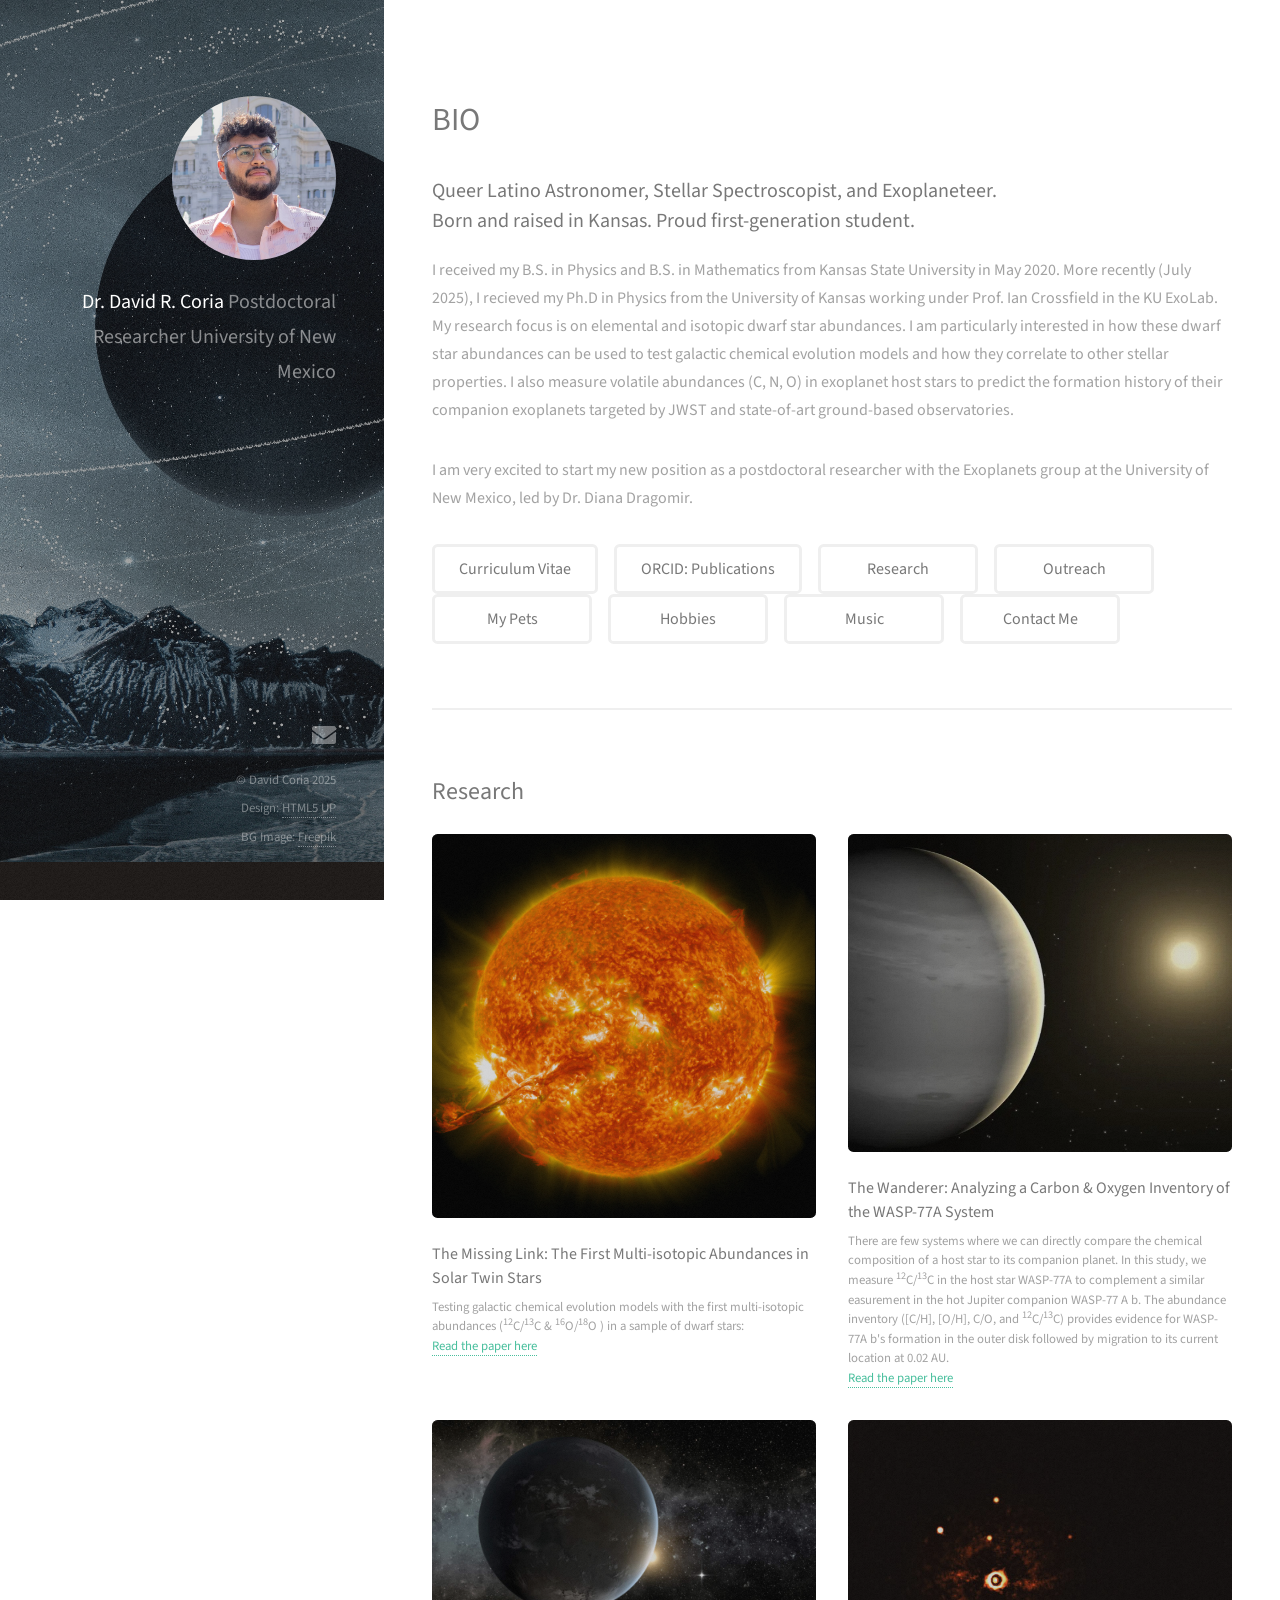
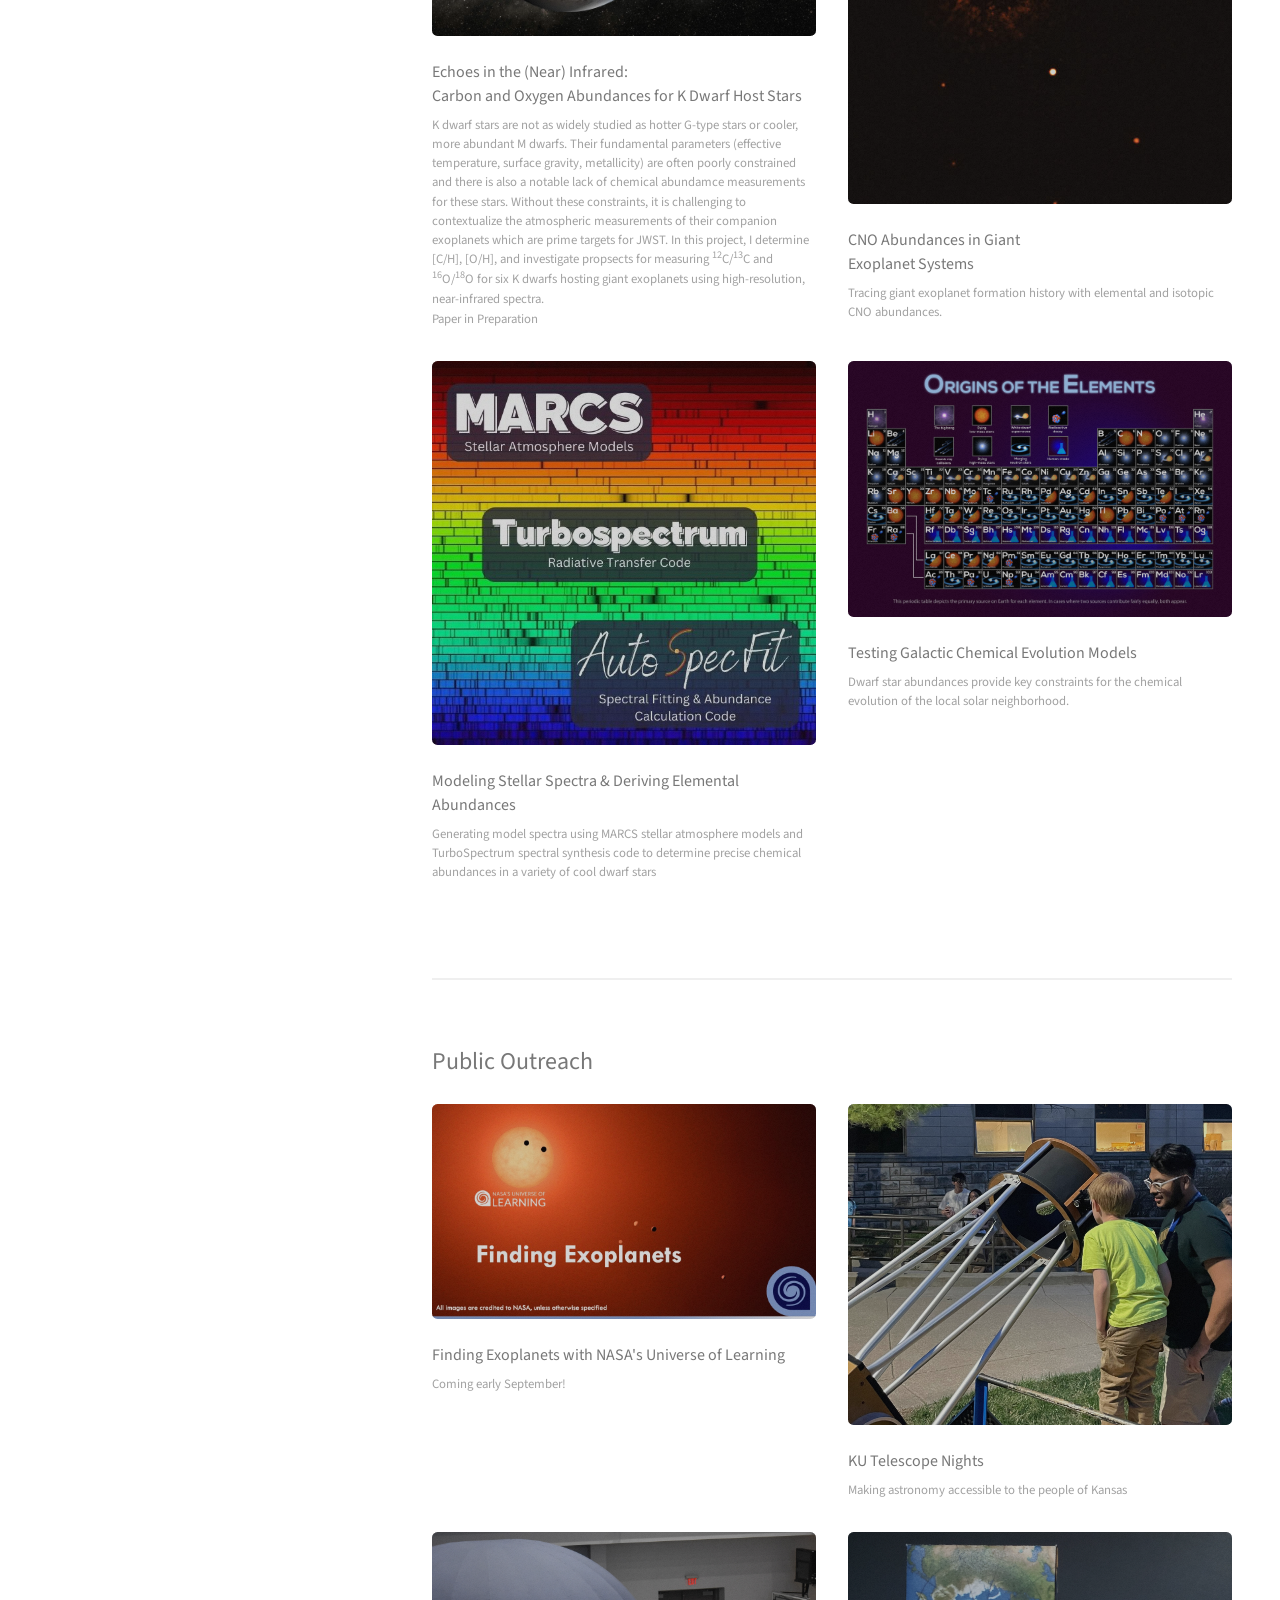
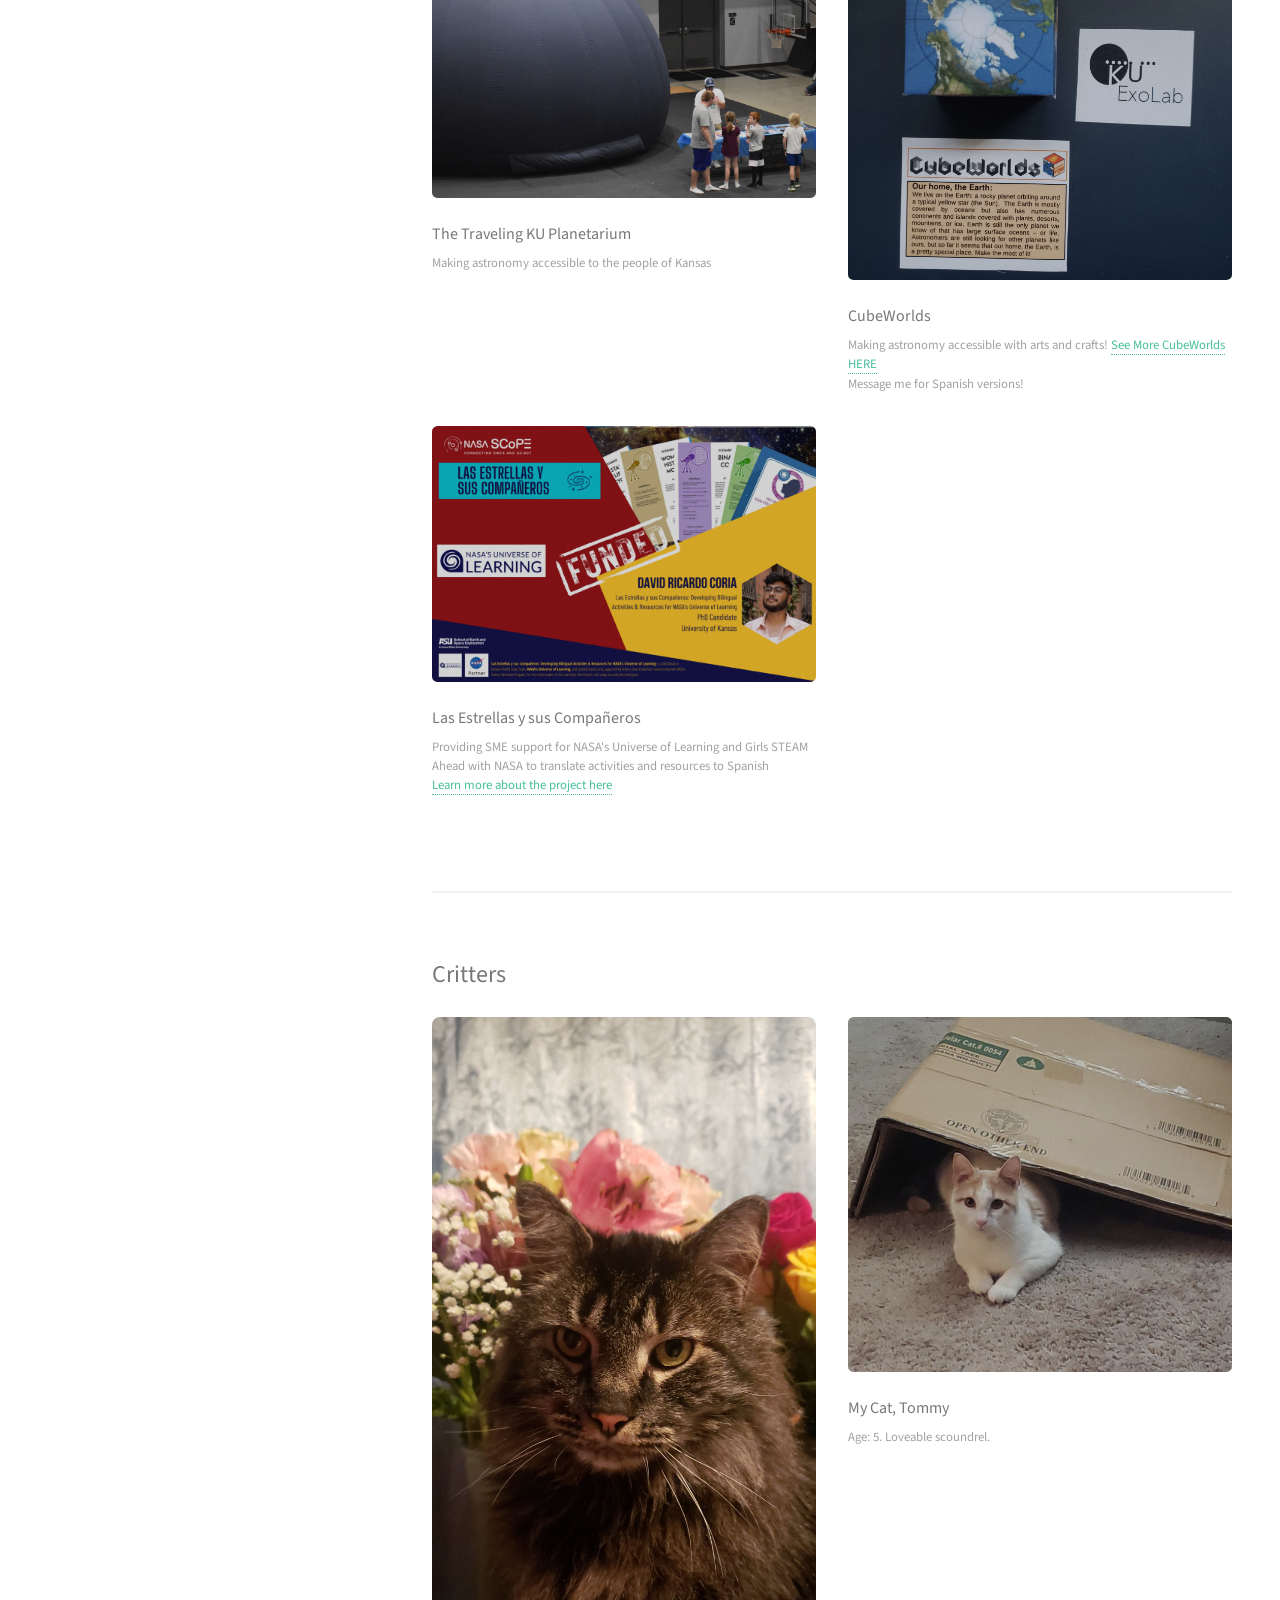
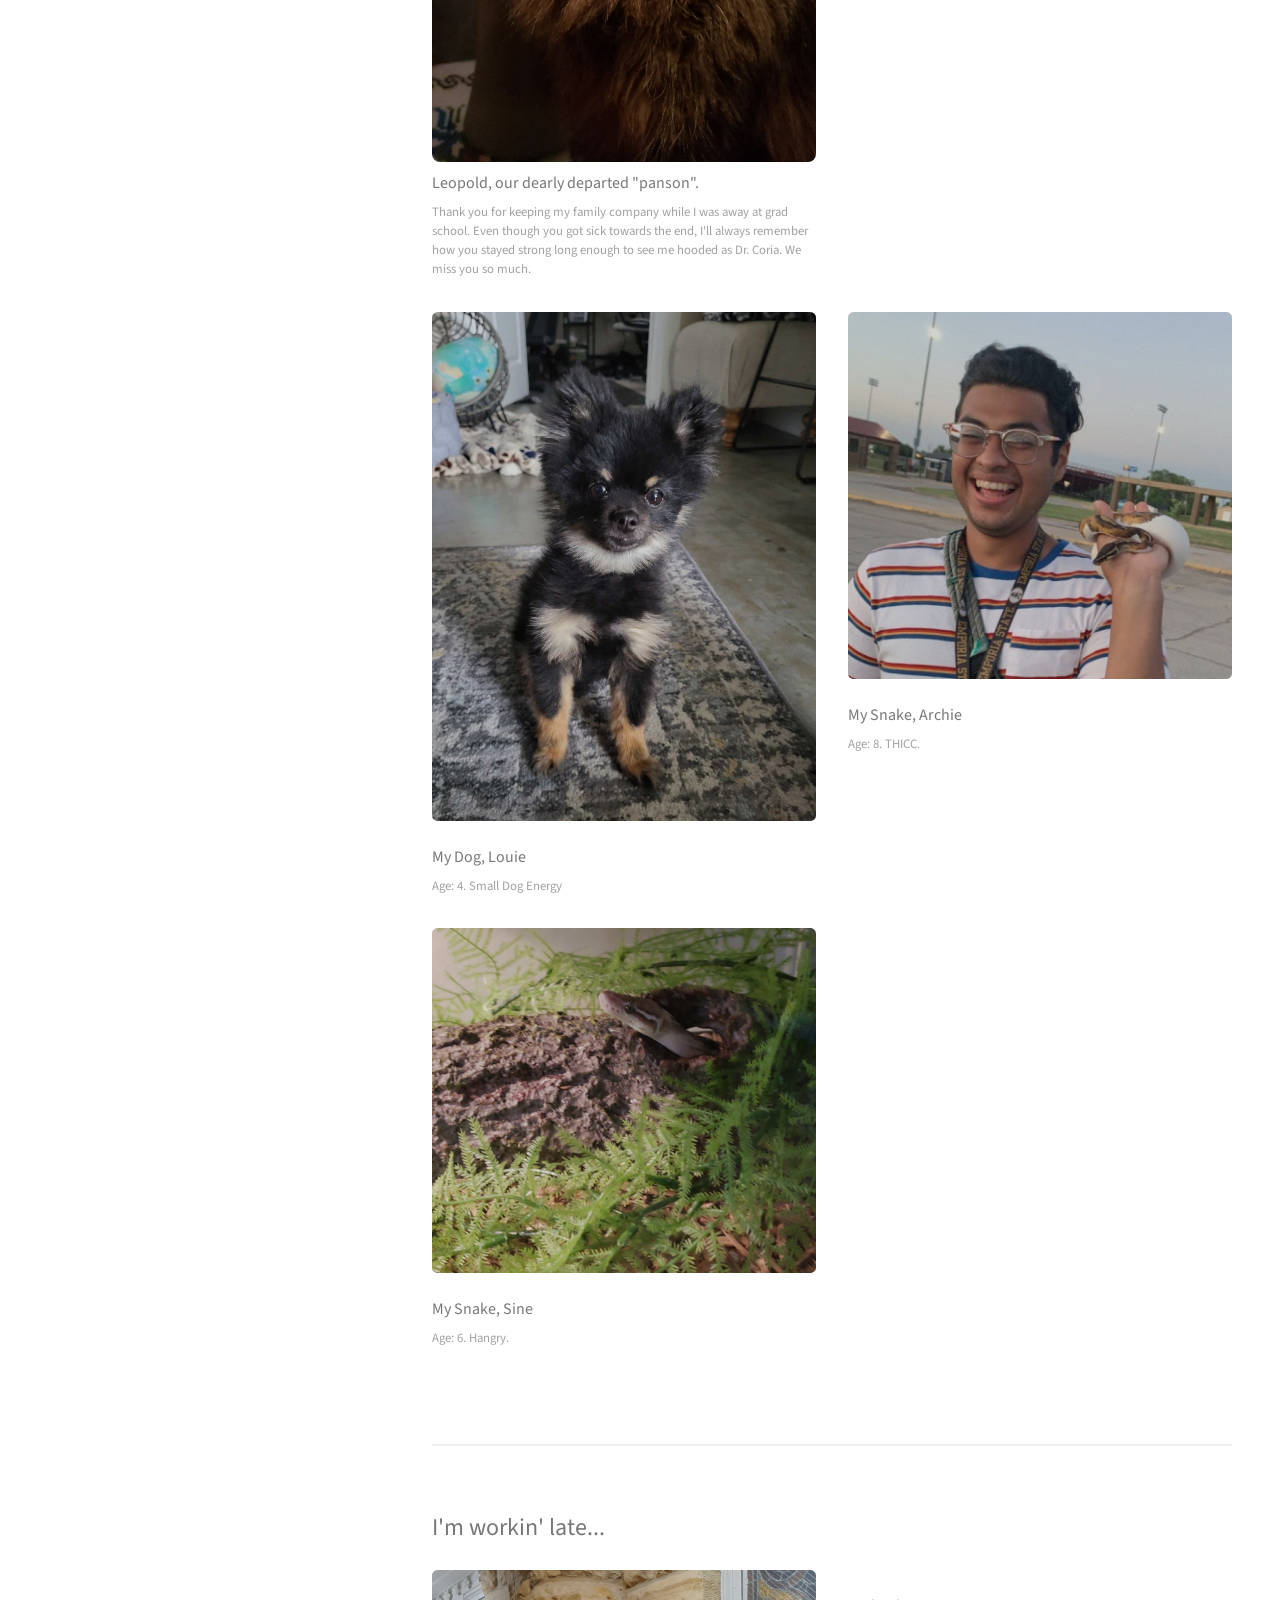
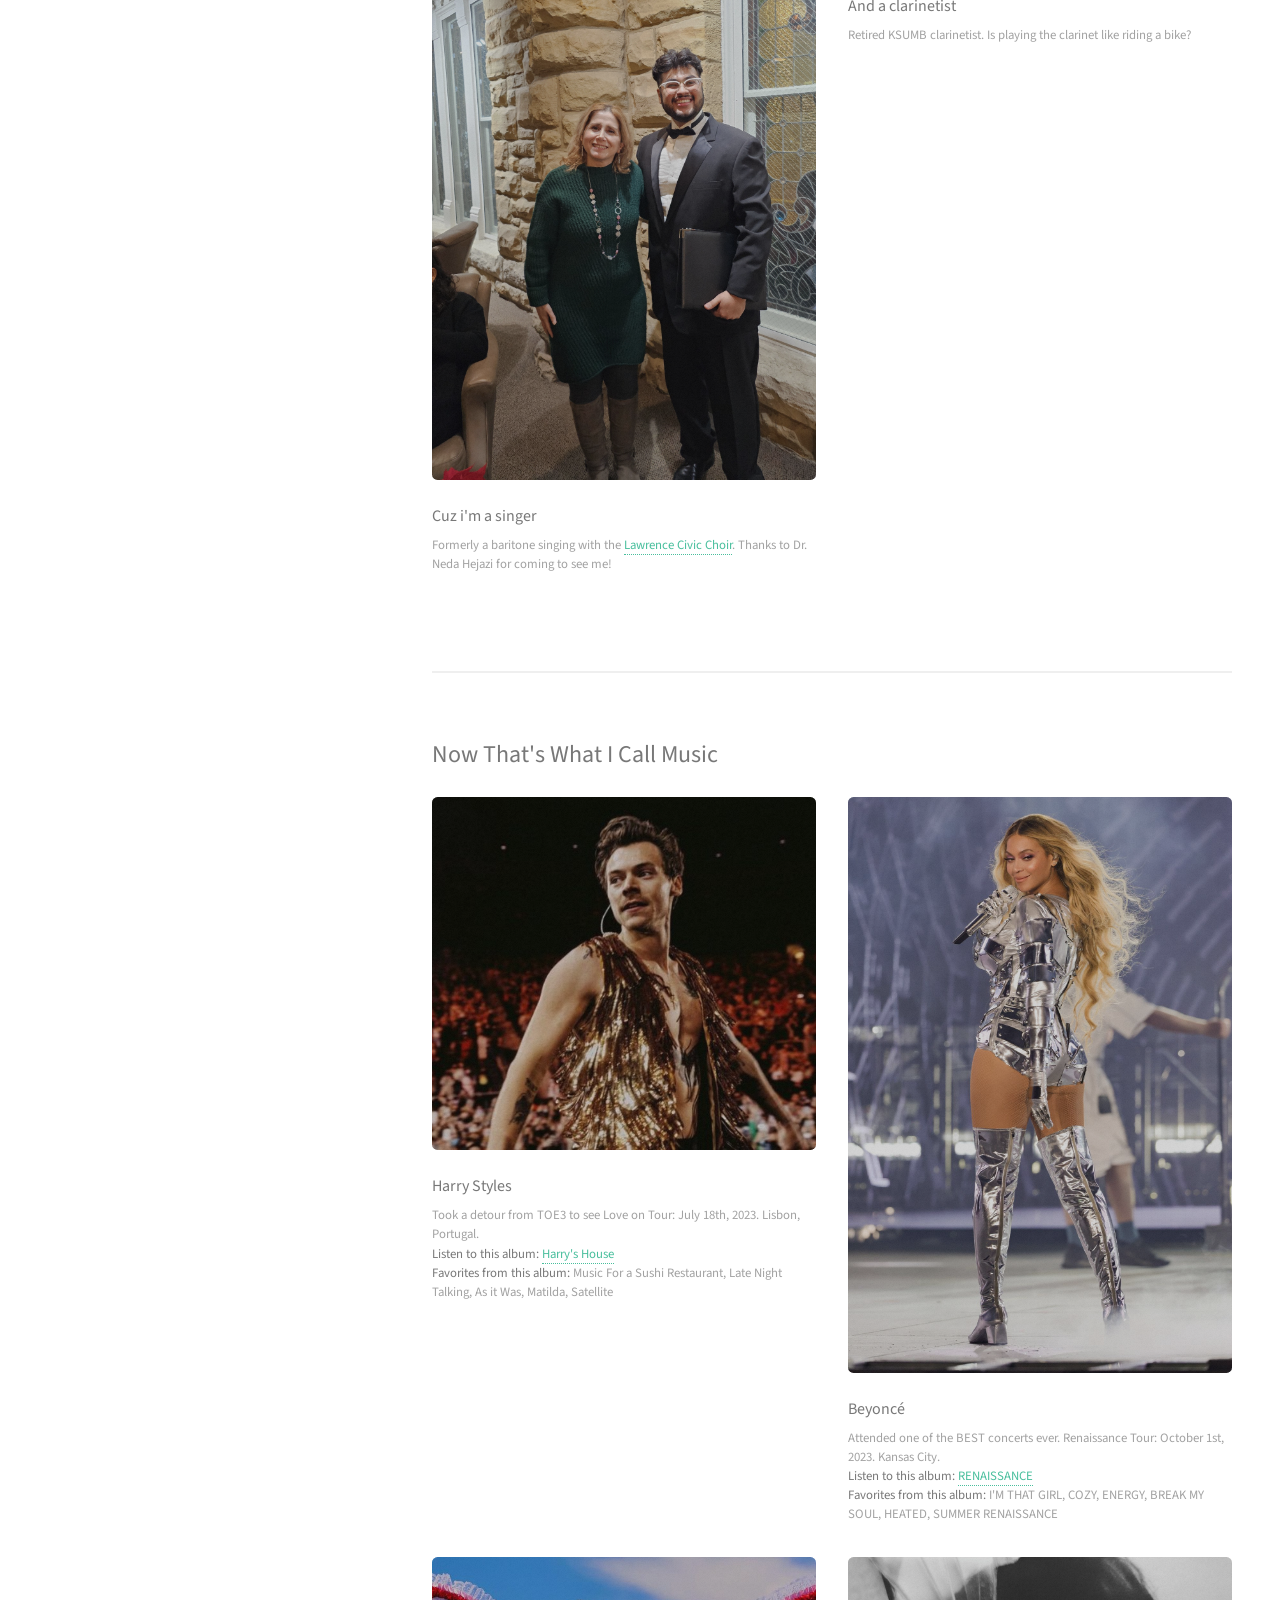
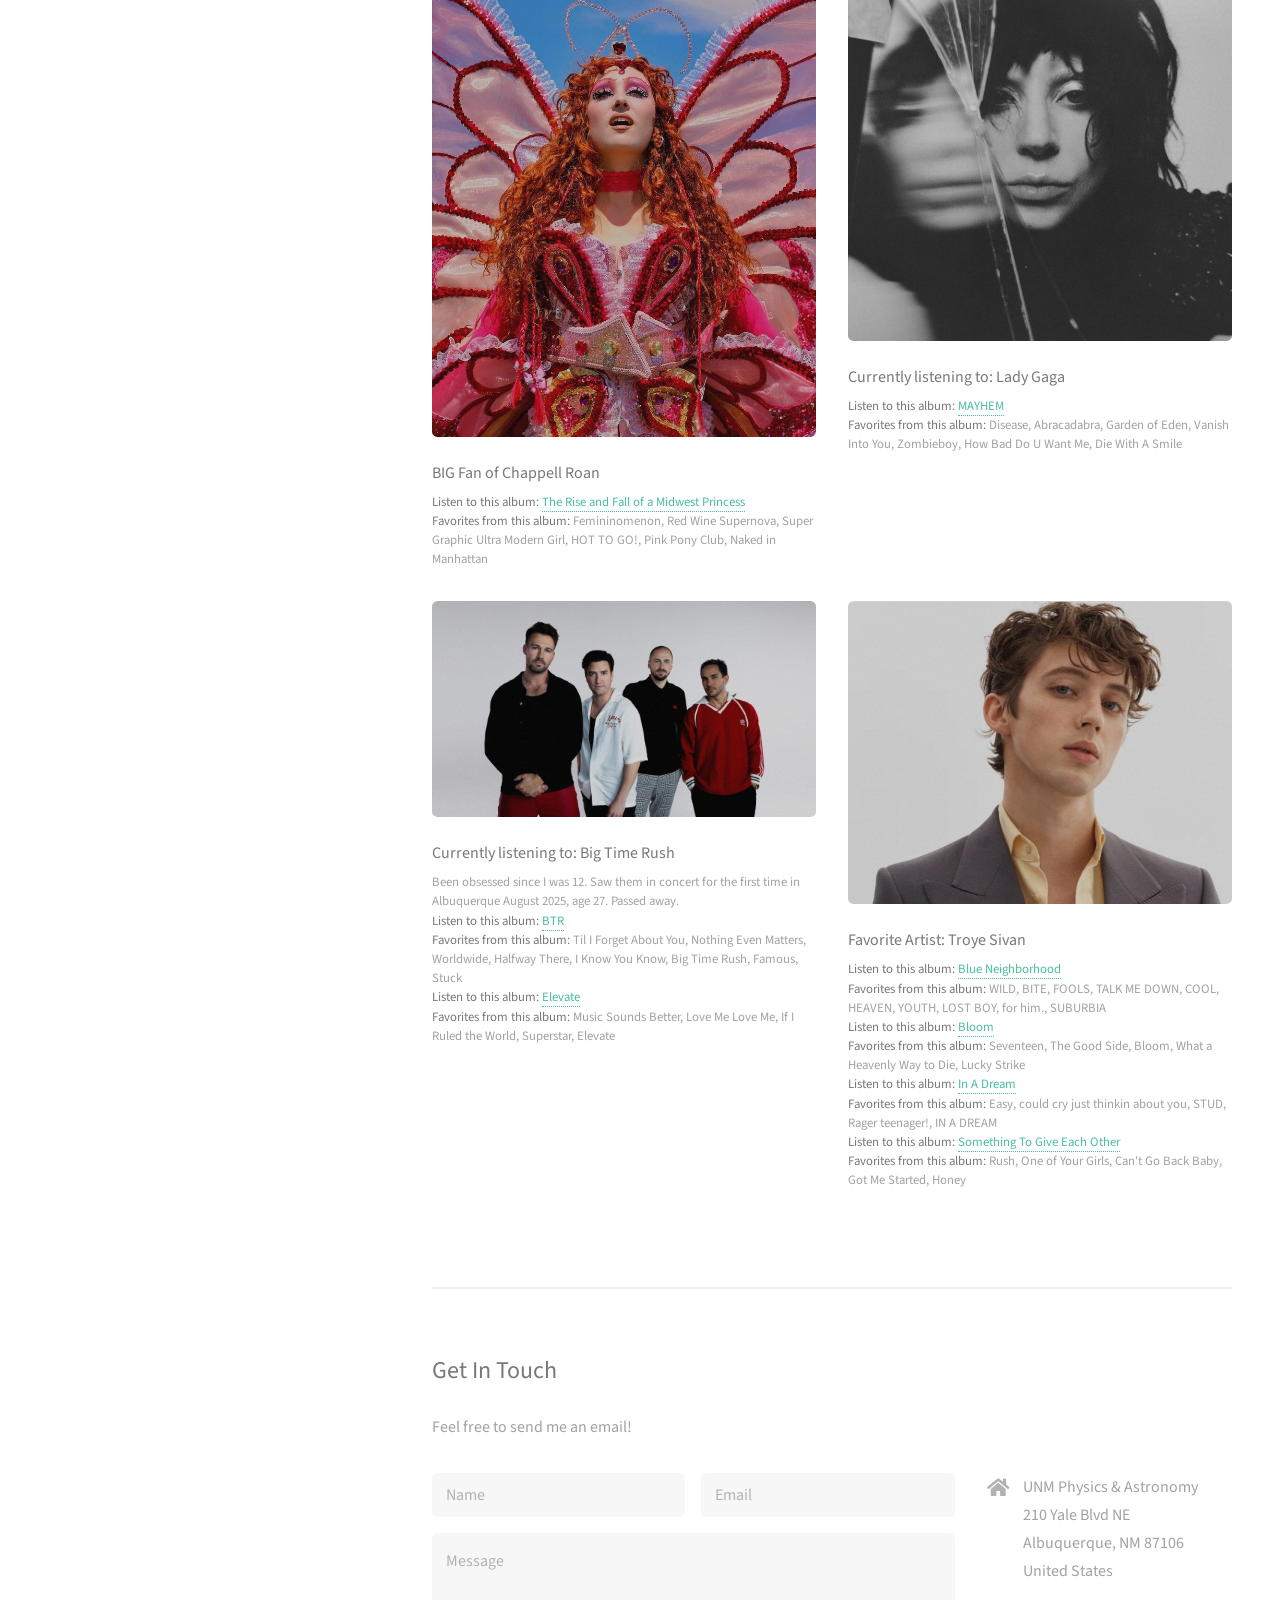
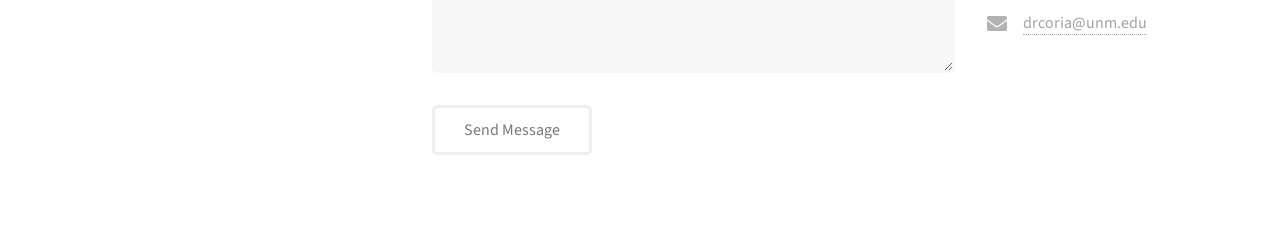
==== index.html @ d14c4f29 "Update index.html" ====
<!DOCTYPE HTML>
<!--
	Strata by HTML5 UP
	html5up.net | @ajlkn
	Free for personal and commercial use under the CCA 3.0 license (html5up.net/license)
-->
<html>
	<head>
		<meta name="google-site-verification" content="N_x0RlJIXfKvuMvrXYk1yJ8374yd5KTUyu3ACfGDsys" />
		<title>David R. Coria</title>
		<meta charset="utf-8" />
		<meta name="viewport" content="width=device-width, initial-scale=1, user-scalable=no" />
		<link rel="stylesheet" href="assets/css/main.css" />
		<style>
    .gallery-thumb {
      cursor: pointer;
      width: 50vw;
      max-width: 100%;
      border-radius: 8px;
    }
    @media (max-width: 768px) {
  	.gallery-thumb {
    	width: 100vw;
  	}
    }

    .modal {
      display: none;
      position: fixed;
      z-index: 999;
      left: 0;
      top: 0;
      width: 100%;
      height: 100%;
      overflow-x: auto;
      background-color: rgba(0,0,0,0.8);
    }

    .modal-content {
      display: flex;
      gap: 1rem;
      padding: 2rem;
      scroll-snap-type: x mandatory;
      overflow-x: auto;
    }

    .modal-content img {
      max-width: 480px;
      scroll-snap-align: start;
      border-radius: 8px;
      flex-shrink: 0;
    }

    .close {
      position: absolute;
      top: 1rem;
      right: 2rem;
      font-size: 2rem;
      color: white;
      cursor: pointer;
    }
  </style>
	</head>
	<body class="is-preload">

		<!-- Header -->
			<header id="header">
				<div class="inner">
					<a href="#" class="image avatar"><img src="images/avatar1.jpg" alt="" /></a>
					<h1><strong>Dr. David R. Coria</strong><br /> Postdoctoral Researcher <br />
					University of New Mexico <br />
				</div>
			</header>

		<!-- Main -->
			<div id="main">

				<!-- One -->
					<section id="one">
						<header class="major">
							<h2>BIO</h2>
						</header>
						<h3> Queer Latino Astronomer, Stellar Spectroscopist, and Exoplaneteer. <br /> Born and raised in Kansas. Proud first-generation student. </h3> 
						<p> I received my B.S. in Physics and B.S. in Mathematics from Kansas State University in May 2020. More recently (July 2025), I recieved my Ph.D in Physics from the University of Kansas working under Prof. Ian Crossfield in the KU ExoLab. My research focus is on elemental and isotopic dwarf star abundances. I am particularly interested in how these dwarf star abundances can be used to test galactic chemical evolution models and how they correlate to other stellar properties. I also measure volatile abundances (C, N, O) in exoplanet host stars to predict the formation history of their companion exoplanets targeted by JWST and state-of-art ground-based observatories.</p>

						<p>I am very excited to start my new position as a postdoctoral researcher with the Exoplanets group at the University of New Mexico, led by Dr. Diana Dragomir. </p>
						
						<ul class="actions">
							<li><a target="_blank" href="images/DC_F2025_CV.pdf" class="button">Curriculum Vitae</a></li>
							<li><a target="_blank" href="https://orcid.org/0000-0002-1221-5346" class="button">ORCID: Publications</a></li>
							<li><a href="#Research" class="button">Research</a></li>
							<li><a href="#Outreach" class="button">Outreach</a></li>
							<li><a href="#Pets" class="button">My Pets</a></li>
							<li><a href="#Hobbies" class="button">Hobbies</a></li>
							<li><a href="#Music" class="button">Music</a></li>
							<li><a href="#Contact" class="button">Contact Me</a></li>
						</ul>
					</section>

				<!-- Two -->
					<section id="two">
						<h2 id="Research">Research</h2>
						<div class="row">
							<article class="col-6 col-12-xsmall work-item">
								<a href="images/fulls/01.jpg" class="image fit thumb"><img src="images/thumbs/01.jpg" alt="" /></a>
								<h3>The Missing Link: The First Multi-isotopic Abundances in Solar Twin Stars</h3>
								<p> Testing galactic chemical evolution models with the first multi-isotopic abundances (<sup>12</sup>C/<sup>13</sup>C & <sup>16</sup>O/<sup>18</sup>O ) in a sample of dwarf stars: <br /> <a target="_blank" href="https://iopscience.iop.org/article/10.3847/1538-4357/acea5f">Read the paper here</a></p>
							</article>
							<article class="col-6 col-12-xsmall work-item">
								<a href="images/fulls/wasp77Ab.jpg" class="image fit thumb"><img src="images/thumbs/wasp77Ab.jpg" alt="" /></a>
								<h3>The Wanderer: Analyzing a Carbon & Oxygen Inventory of the WASP-77A System</h3>
								<p> There are few systems where we can directly compare the chemical composition of a host star to its companion planet. In this study, we measure <sup>12</sup>C/<sup>13</sup>C in the host star WASP-77A to complement a similar easurement in the hot Jupiter companion WASP-77 A b. The abundance inventory ([C/H], [O/H], C/O, and <sup>12</sup>C/<sup>13</sup>C) provides evidence for WASP-77A b's formation in the outer disk followed by migration to its current location at 0.02 AU. <br /> <a target="_blank" href="https://doi.org/10.3847/1538-4357/ad7020">Read the paper here</a></p>
							</article>
							
							<article class="col-6 col-12-xsmall work-item">
								<a href="images/fulls/kdwarf.jpg" class="image fit thumb"><img src="images/thumbs/kdwarf.jpg" alt="" /></a>
								<h3>Echoes in the (Near) Infrared: <br/>
Carbon and Oxygen Abundances for K Dwarf Host Stars</h3>
								<p>K dwarf stars are not as widely studied as hotter G-type stars or cooler, more abundant M dwarfs. Their fundamental parameters (effective temperature, surface gravity, metallicity) are often poorly constrained and there is also a notable lack of chemical abundamce measurements for these stars. Without these constraints, it is challenging to contextualize the atmospheric measurements of their companion exoplanets which are prime targets for JWST. In this project, I determine [C/H], [O/H], and investigate propsects for measuring <sup>12</sup>C/<sup>13</sup>C and <sup>16</sup>O/<sup>18</sup>O for six K dwarfs hosting giant exoplanets using high-resolution, near-infrared spectra. <br/> Paper in Preparation</p>
							</article>
							
							<article class="col-6 col-12-xsmall work-item">
								<a href="images/fulls/02.jpg" class="image fit thumb"><img src="images/thumbs/02.jpg" alt="" /></a>
								<h3>CNO Abundances in Giant <br/> Exoplanet Systems</h3>
								<p>Tracing giant exoplanet formation history with elemental and isotopic CNO abundances.</p>
							</article>
							<article class="col-6 col-12-xsmall work-item">
								<a href="images/fulls/spec_mod.jpg" class="image fit thumb"><img src="images/thumbs/spec_mod.jpg" alt="" /></a>
								<h3>Modeling Stellar Spectra & Deriving Elemental Abundances</h3>
								<p>Generating model spectra using MARCS stellar atmosphere models and TurboSpectrum spectral synthesis code to determine precise chemical abundances in a variety of cool dwarf stars</p>
							</article>
							<article class="col-6 col-12-xsmall work-item">
								<a href="images/fulls/origin_cred.jpg" class="image fit thumb"><img src="images/thumbs/origin.jpg" alt="" /></a>
								<h3>Testing Galactic Chemical Evolution Models</h3>
								<p>Dwarf star abundances provide key constraints for the chemical evolution of the local solar neighborhood.</p>
							</article>
						</div>
					</section>

				<!-- Three -->
					<section id="three">
						<h2 id="Outreach">Public Outreach</h2>
						<div class="row">
							<article class="col-6 col-12-xsmall work-item">
								<a href="images/fulls/finding_exoplanets.jpg" class="image fit thumb"><img src="images/thumbs/finding_exoplanets.jpg" alt="" /></a>
								<h3>Finding Exoplanets with NASA's Universe of Learning</h3>
								<p>Coming early September!</p>
							</article>
							<article class="col-6 col-12-xsmall work-item">
								<a href="images/fulls/05.jpg" class="image fit thumb"><img src="images/thumbs/05.jpg" alt="" /></a>
								<h3>KU Telescope Nights</h3>
								<p>Making astronomy accessible to the people of Kansas</p>
							</article>
							<article class="col-6 col-12-xsmall work-item">
								<a href="images/fulls/06.jpg" class="image fit thumb"><img src="images/thumbs/06.jpg" alt="" /></a>
								<h3>The Traveling KU Planetarium</h3>
								<p>Making astronomy accessible to the people of Kansas</p>
							</article>
							<article class="col-6 col-12-xsmall work-item">
								<a href="images/fulls/07.jpg" class="image fit thumb"><img src="images/thumbs/07.jpg" alt="" /></a>
								<h3>CubeWorlds</h3>
								<p>Making astronomy accessible with arts and crafts! <a target = "_blank" href="https://astro.ku.edu/cubeworlds/">See More CubeWorlds HERE</a> <br/> Message me for Spanish versions! </p>
							</article>
							<article class="col-6 col-12-xsmall work-item">
								<a href="images/fulls/David-Coria-SCOPE.png" class="image fit thumb"><img src="images/thumbs/David-Coria-SCOPE.png" alt="" /></a>
								<h3>Las Estrellas y sus Compa<span>&#241;</span>eros </h3>
								<p>Providing SME support for NASA's Universe of Learning and Girls STEAM Ahead with NASA to translate activities and resources to Spanish <br /> <a target="_blank" href="https://scope.asu.edu/david-coria/">Learn more about the project here </a></p>
							</article>
						</div>
					</section>

				<!-- Four -->
					<section id="four">
						<h2 id="Pets">Critters</h2>
						<div class="row">
							<article class="col-6 col-12-xsmall work-item">
								<img src="images/leopold1.jpg" class="gallery-thumb" alt="Leopold" onclick="openGallery('gallery1')" />
    								<h3>Leopold, our dearly departed "panson".</h3>
    								<p>Thank you for keeping my family company while I was away at grad school. Even though you got sick towards the end, I'll always remember how you stayed strong long enough to see me hooded as Dr. Coria. We miss you so much. </p>
							</article>
							<article class="col-6 col-12-xsmall work-item">
								<a href="images/fulls/08.jpg" class="image fit thumb"><img src="images/thumbs/08.jpg" alt="" /></a>
								<h3>My Cat, Tommy</h3>
								<p>Age: 5. Loveable scoundrel. </p>
							</article>
							<article class="col-6 col-12-xsmall work-item">
								<a href="images/fulls/09.jpg" class="image fit thumb"><img src="images/thumbs/09.jpg" alt="" /></a>
								<h3>My Dog, Louie</h3>
								<p>Age: 4. Small Dog Energy</p>
							</article>
							<article class="col-6 col-12-xsmall work-item">
								<a href="images/fulls/10.jpg" class="image fit thumb"><img src="images/thumbs/10.jpg" alt="" /></a>
								<h3>My Snake, Archie</h3>
								<p>Age: 8. THICC. </p>
							</article>
							<article class="col-6 col-12-xsmall work-item">
								<a href="images/fulls/11.jpg" class="image fit thumb"><img src="images/thumbs/11.jpg" alt="" /></a>
								<h3>My Snake, Sine</h3>
								<p>Age: 6. Hangry. </p>
							</article>
						</div>
						<div id="gallery1" class="modal" onclick="closeGallery(this)">
  						<span class="close">&times;</span>
  						<div class="modal-content" onclick="event.stopPropagation()">
    						<img src="images/leopold1.jpg" alt="Leopold 1" />
    						<img src="images/leopold2.jpg" alt="Leopold 2" />
    						<img src="images/leopold3.jpg" alt="Leopold 3" />
 						</div>
						</div>
						<script>
  							function openGallery(id) {
    								document.getElementById(id).style.display = 'block';
  							}

 							function closeGallery(modal) {
    								modal.style.display = 'none';
  							}
  								document.addEventListener('keydown', function (e) {
    									if (e.key === "Escape") {
      										document.querySelectorAll('.modal').forEach(modal => modal.style.display = 'none');
    										}
  										});
						</script>
					</section>

				<!-- Five -->
					<section id="five">
						<h2 id="Hobbies">I'm workin' late...</h2>
						<div class="row">
							<article class="col-6 col-12-xsmall work-item">
								<a href="images/fulls/david_choir.jpg" class="image fit thumb"><img src="images/thumbs/david_choir.jpg" alt="" /></a>
								<h3>Cuz i'm a singer</h3>
								<p>Formerly a baritone singing with the <a target = "_blank" href="https://www.lawrencecivicchoir.com/">Lawrence Civic Choir</a>. Thanks to Dr. Neda Hejazi for coming to see me! </p>
							</article>
							<article class="col-6 col-12-xsmall work-item">
								<a href="images/fulls/12.jpg" class="image fit thumb"><img src="images/thumbs/12.jpg" alt="" /></a>
								<h3>And a clarinetist</h3>
								<p>Retired KSUMB clarinetist. Is playing the clarinet like riding a bike? </p>
							</article>
						</div>
					</section>

				<!-- Six -->
					<section id="six">
						<h2 id="Music">Now That's What I Call Music</h2>
						<div class="row">
							<article class="col-6 col-12-xsmall work-item">
								<a href="images/fulls/13.jpg" class="image fit thumb"><img src="images/thumbs/13.jpg" alt="" /></a>
								<h3>Harry Styles</h3>
								<p>Took a detour from TOE3 to see Love on Tour: July 18th, 2023. Lisbon, Portugal. <br /> <b>Listen to this album:</b> <a target = "_blank" href="https://open.spotify.com/album/5r36AJ6VOJtp00oxSkBZ5h">Harry's House</a> <br /> <b>Favorites from this album:</b> Music For a Sushi Restaurant, Late Night Talking, As it Was, Matilda, Satellite </p>
							</article>
							<article class="col-6 col-12-xsmall work-item">
								<a href="images/fulls/14.jpg" class="image fit thumb"><img src="images/thumbs/14.jpg" alt="" /></a>
								<h3>Beyonc&#233</h3>
								<p>Attended one of the BEST concerts ever. Renaissance Tour: October 1st, 2023. Kansas City. <br /> <b>Listen to this album:</b> <a target = "_blank" href="https://open.spotify.com/album/6FJxoadUE4JNVwWHghBwnb">RENAISSANCE</a> <br /> <b>Favorites from this album:</b> I'M THAT GIRL, COZY, ENERGY, BREAK MY SOUL, HEATED, SUMMER RENAISSANCE </p>
							</article>
							<article class="col-6 col-12-xsmall work-item">
								<a href="images/thumbs/chappell.jpg" class="image fit thumb"><img src="images/thumbs/chappell.jpg" alt="" /></a>
								<h3>BIG Fan of Chappell Roan</h3>
								<p><b>Listen to this album:</b> <a target = "_blank" href="https://open.spotify.com/album/0EiI8ylL0FmWWpgHVTsZjZ">The Rise and Fall of a Midwest Princess</a> <br /> <b>Favorites from this album:</b> Femininomenon, Red Wine Supernova, Super Graphic Ultra Modern Girl, HOT TO GO!, Pink Pony Club, Naked in Manhattan </p>
							</article>

							<article class="col-6 col-12-xsmall work-item">
								<a href="images/thumbs/gaga.jpg" class="image fit thumb"><img src="images/thumbs/gaga.jpg" alt="" /></a>
								<h3>Currently listening to: Lady Gaga</h3>
								<p><b>Listen to this album:</b> <a target = "_blank" href="https://open.spotify.com/album/2MHUaRi9OCyTN02SoyRRBJ?si=38VRpF0rSnOOW0JiOYf13g">MAYHEM</a> <br /> <b>Favorites from this album:</b> Disease, Abracadabra, Garden of Eden, Vanish Into You, Zombieboy, How Bad Do U Want Me, Die With A Smile </p>
							</article>

							<article class="col-6 col-12-xsmall work-item">
								<a href="images/thumbs/btr.jpg" class="image fit thumb"><img src="images/thumbs/btr.jpg" alt="" /></a>
								<h3>Currently listening to: Big Time Rush</h3>
								<p> Been obsessed since I was 12. Saw them in concert for the first time in Albuquerque August 2025, age 27. Passed away. <br /> <b>Listen to this album:</b> <a target = "_blank" href="https://open.spotify.com/album/4uOhGvsIhZZMrMqWUt9hDB?si=TJxneyfrSpWw9Cs3Be9r9g">BTR</a> <br /> <b>Favorites from this album:</b> Til I Forget About You, Nothing Even Matters, Worldwide, Halfway There, I Know You Know, Big Time Rush, Famous, Stuck </p>
								<p><b>Listen to this album:</b> <a target = "_blank" href="https://open.spotify.com/album/2vlQEIT6XEYVKfaKQwADnk?si=ZrvRLT1dR6qHe_mlWjH1yQ">Elevate</a> <br /> <b>Favorites from this album:</b> Music Sounds Better, Love Me Love Me, If I Ruled the World, Superstar, Elevate </p>
							</article>
							
							<article class="col-6 col-12-xsmall work-item">
								<a href="images/fulls/15.jpg" class="image fit thumb"><img src="images/thumbs/15.jpg" alt="" /></a>
								<h3>Favorite Artist: Troye Sivan</h3>
								<p><b>Listen to this album:</b> <a target = "_blank" href="https://open.spotify.com/album/5ouTDazE4LF9bVJPx1nlgW?si=Fs378ANMREWNiqDm8fQUcQ">Blue Neighborhood</a> <br /> <b>Favorites from this album:</b> WILD, BITE, FOOLS, TALK ME DOWN, COOL, HEAVEN, YOUTH, LOST BOY, for him., SUBURBIA </p>
								<p><b>Listen to this album:</b> <a target = "_blank" href="https://open.spotify.com/album/1OyADPvYTlmT5hV0mtxLAY?si=HYi8EuglT66974t_6ml2uQ">Bloom</a> <br /> <b>Favorites from this album:</b> Seventeen, The Good Side, Bloom, What a Heavenly Way to Die, Lucky Strike </p>
								<p><b>Listen to this album:</b> <a target = "_blank" href="https://open.spotify.com/album/6DutwGzMeny33G6mIpujDj?si=V7JaNwv4Q_O6BmsohPKXLA">In A Dream</a> <br /> <b>Favorites from this album:</b> Easy, could cry just thinkin about you, STUD, Rager teenager!, IN A DREAM </p>
								<p><b>Listen to this album:</b> <a target = "_blank" href="https://open.spotify.com/album/5UcGyEltve5psjxSRsHx8E?autoplay=true">Something To Give Each Other</a> <br /> <b>Favorites from this album:</b> Rush, One of Your Girls, Can't Go Back Baby, Got Me Started, Honey </p>
							</article>
						</div>
					</section>

				<!-- Seven -->
					<section id="seven">
						<h2 id="Contact">Get In Touch</h2>
						<p>Feel free to send me an email!</p>
						<div class="row">
							<div class="col-8 col-12-small">
								<form method="post" action="mailto:drcoria@unm.edu">
									<div class="row gtr-uniform gtr-50">
										<div class="col-6 col-12-xsmall"><input type="text" name="name" id="name" placeholder="Name" /></div>
										<div class="col-6 col-12-xsmall"><input type="email" name="email" id="email" placeholder="Email" /></div>
										<div class="col-12"><textarea name="message" id="message" placeholder="Message" rows="4"></textarea></div>
									</div>
								</form>
								<ul class="actions">
									<li><input type="submit" value="Send Message" /></li>
								</ul>
							</div>
							<div class="col-4 col-12-small">
								<ul class="labeled-icons">
									<li>
										<h3 class="icon solid fa-home"><span class="label">Address</span></h3>
										UNM Physics & Astronomy <br />
										210 Yale Blvd NE <br />
										Albuquerque, NM 87106<br />
										United States
									</li>
									<!--
									<li>
										<h3 class="icon solid fa-mobile-alt"><span class="label">Phone</span></h3>
										000-000-0000
									</li> -->
									<li>
										<h3 class="icon solid fa-envelope"><span class="label">Email</span></h3>
										<a href="mailto:drcoria@unm.edu">drcoria@unm.edu</a>
									</li>
								</ul>
							</div>
						</div>
					</section>

				<!-- Four -->
				<!--
					<section id="four">
						<h2>Elements</h2>

						<section>
							<h4>Text</h4>
							<p>This is <b>bold</b> and this is <strong>strong</strong>. This is <i>italic</i> and this is <em>emphasized</em>.
							This is <sup>superscript</sup> text and this is <sub>subscript</sub> text.
							This is <u>underlined</u> and this is code: <code>for (;;) { ... }</code>. Finally, <a href="#">this is a link</a>.</p>
							<hr />
							<header>
								<h4>Heading with a Subtitle</h4>
								<p>Lorem ipsum dolor sit amet nullam id egestas urna aliquam</p>
							</header>
							<p>Nunc lacinia ante nunc ac lobortis. Interdum adipiscing gravida odio porttitor sem non mi integer non faucibus ornare mi ut ante amet placerat aliquet. Volutpat eu sed ante lacinia sapien lorem accumsan varius montes viverra nibh in adipiscing blandit tempus accumsan.</p>
							<header>
								<h5>Heading with a Subtitle</h5>
								<p>Lorem ipsum dolor sit amet nullam id egestas urna aliquam</p>
							</header>
							<p>Nunc lacinia ante nunc ac lobortis. Interdum adipiscing gravida odio porttitor sem non mi integer non faucibus ornare mi ut ante amet placerat aliquet. Volutpat eu sed ante lacinia sapien lorem accumsan varius montes viverra nibh in adipiscing blandit tempus accumsan.</p>
							<hr />
							<h2>Heading Level 2</h2>
							<h3>Heading Level 3</h3>
							<h4>Heading Level 4</h4>
							<h5>Heading Level 5</h5>
							<h6>Heading Level 6</h6>
							<hr />
							<h5>Blockquote</h5>
							<blockquote>Fringilla nisl. Donec accumsan interdum nisi, quis tincidunt felis sagittis eget tempus euismod. Vestibulum ante ipsum primis in faucibus vestibulum. Blandit adipiscing eu felis iaculis volutpat ac adipiscing accumsan faucibus. Vestibulum ante ipsum primis in faucibus lorem ipsum dolor sit amet nullam adipiscing eu felis.</blockquote>
							<h5>Preformatted</h5>
							<pre><code>i = 0;

while (!deck.isInOrder()) {
print 'Iteration ' + i;
deck.shuffle();
i++;
}

print 'It took ' + i + ' iterations to sort the deck.';</code></pre>
						</section>

						<section>
							<h4>Lists</h4>
							<div class="row">
								<div class="col-6 col-12-xsmall">
									<h5>Unordered</h5>
									<ul>
										<li>Dolor pulvinar etiam magna etiam.</li>
										<li>Sagittis adipiscing lorem eleifend.</li>
										<li>Felis enim feugiat dolore viverra.</li>
									</ul>
									<h5>Alternate</h5>
									<ul class="alt">
										<li>Dolor pulvinar etiam magna etiam.</li>
										<li>Sagittis adipiscing lorem eleifend.</li>
										<li>Felis enim feugiat dolore viverra.</li>
									</ul>
								</div>
								<div class="col-6 col-12-xsmall">
									<h5>Ordered</h5>
									<ol>
										<li>Dolor pulvinar etiam magna etiam.</li>
										<li>Etiam vel felis at lorem sed viverra.</li>
										<li>Felis enim feugiat dolore viverra.</li>
										<li>Dolor pulvinar etiam magna etiam.</li>
										<li>Etiam vel felis at lorem sed viverra.</li>
										<li>Felis enim feugiat dolore viverra.</li>
									</ol>
									<h5>Icons</h5>
									<ul class="icons">
										<li><a href="#" class="icon brands fa-twitter"><span class="label">Twitter</span></a></li>
										<li><a href="#" class="icon brands fa-facebook-f"><span class="label">Facebook</span></a></li>
										<li><a href="#" class="icon brands fa-instagram"><span class="label">Instagram</span></a></li>
										<li><a href="#" class="icon brands fa-github"><span class="label">Github</span></a></li>
										<li><a href="#" class="icon brands fa-dribbble"><span class="label">Dribbble</span></a></li>
										<li><a href="#" class="icon brands fa-tumblr"><span class="label">Tumblr</span></a></li>
									</ul>
								</div>
							</div>
							<h5>Actions</h5>
							<ul class="actions">
								<li><a href="#" class="button primary">Default</a></li>
								<li><a href="#" class="button">Default</a></li>
							</ul>
							<ul class="actions small">
								<li><a href="#" class="button primary small">Small</a></li>
								<li><a href="#" class="button small">Small</a></li>
							</ul>
							<div class="row">
								<div class="col-6 col-12-small">
									<ul class="actions stacked">
										<li><a href="#" class="button primary">Default</a></li>
										<li><a href="#" class="button">Default</a></li>
									</ul>
								</div>
								<div class="col-6 col-12-small">
									<ul class="actions stacked">
										<li><a href="#" class="button primary small">Small</a></li>
										<li><a href="#" class="button small">Small</a></li>
									</ul>
								</div>
								<div class="col-6 col-12-small">
									<ul class="actions stacked">
										<li><a href="#" class="button primary fit">Default</a></li>
										<li><a href="#" class="button fit">Default</a></li>
									</ul>
								</div>
								<div class="col-6 col-12-small">
									<ul class="actions stacked">
										<li><a href="#" class="button primary small fit">Small</a></li>
										<li><a href="#" class="button small fit">Small</a></li>
									</ul>
								</div>
							</div>
						</section>

						<section>
							<h4>Table</h4>
							<h5>Default</h5>
							<div class="table-wrapper">
								<table>
									<thead>
										<tr>
											<th>Name</th>
											<th>Description</th>
											<th>Price</th>
										</tr>
									</thead>
									<tbody>
										<tr>
											<td>Item One</td>
											<td>Ante turpis integer aliquet porttitor.</td>
											<td>29.99</td>
										</tr>
										<tr>
											<td>Item Two</td>
											<td>Vis ac commodo adipiscing arcu aliquet.</td>
											<td>19.99</td>
										</tr>
										<tr>
											<td>Item Three</td>
											<td> Morbi faucibus arcu accumsan lorem.</td>
											<td>29.99</td>
										</tr>
										<tr>
											<td>Item Four</td>
											<td>Vitae integer tempus condimentum.</td>
											<td>19.99</td>
										</tr>
										<tr>
											<td>Item Five</td>
											<td>Ante turpis integer aliquet porttitor.</td>
											<td>29.99</td>
										</tr>
									</tbody>
									<tfoot>
										<tr>
											<td colspan="2"></td>
											<td>100.00</td>
										</tr>
									</tfoot>
								</table>
							</div>

							<h5>Alternate</h5>
							<div class="table-wrapper">
								<table class="alt">
									<thead>
										<tr>
											<th>Name</th>
											<th>Description</th>
											<th>Price</th>
										</tr>
									</thead>
									<tbody>
										<tr>
											<td>Item One</td>
											<td>Ante turpis integer aliquet porttitor.</td>
											<td>29.99</td>
										</tr>
										<tr>
											<td>Item Two</td>
											<td>Vis ac commodo adipiscing arcu aliquet.</td>
											<td>19.99</td>
										</tr>
										<tr>
											<td>Item Three</td>
											<td> Morbi faucibus arcu accumsan lorem.</td>
											<td>29.99</td>
										</tr>
										<tr>
											<td>Item Four</td>
											<td>Vitae integer tempus condimentum.</td>
											<td>19.99</td>
										</tr>
										<tr>
											<td>Item Five</td>
											<td>Ante turpis integer aliquet porttitor.</td>
											<td>29.99</td>
										</tr>
									</tbody>
									<tfoot>
										<tr>
											<td colspan="2"></td>
											<td>100.00</td>
										</tr>
									</tfoot>
								</table>
							</div>
						</section>

						<section>
							<h4>Buttons</h4>
							<ul class="actions">
								<li><a href="#" class="button primary">Primary</a></li>
								<li><a href="#" class="button">Default</a></li>
							</ul>
							<ul class="actions">
								<li><a href="#" class="button large">Large</a></li>
								<li><a href="#" class="button">Default</a></li>
								<li><a href="#" class="button small">Small</a></li>
							</ul>
							<ul class="actions fit">
								<li><a href="#" class="button primary fit">Fit</a></li>
								<li><a href="#" class="button fit">Fit</a></li>
							</ul>
							<ul class="actions fit small">
								<li><a href="#" class="button primary fit small">Fit + Small</a></li>
								<li><a href="#" class="button fit small">Fit + Small</a></li>
							</ul>
							<ul class="actions">
								<li><a href="#" class="button primary icon solid fa-download">Icon</a></li>
								<li><a href="#" class="button icon solid fa-download">Icon</a></li>
							</ul>
							<ul class="actions">
								<li><span class="button primary disabled">Primary</span></li>
								<li><span class="button disabled">Default</span></li>
							</ul>
						</section>

						<section>
							<h4>Form</h4>
							<form method="post" action="mailto:drcoria@unm.edu">
								<div class="row gtr-uniform gtr-50">
									<div class="col-6 col-12-xsmall">
										<input type="text" name="demo-name" id="demo-name" value="" placeholder="Name" />
									</div>
									<div class="col-6 col-12-xsmall">
										<input type="email" name="demo-email" id="demo-email" value="" placeholder="Email" />
									</div>
									<div class="col-12">
										<select name="demo-category" id="demo-category">
											<option value="">- Category -</option>
											<option value="1">Manufacturing</option>
											<option value="1">Shipping</option>
											<option value="1">Administration</option>
											<option value="1">Human Resources</option>
										</select>
									</div>
									<div class="col-4 col-12-small">
										<input type="radio" id="demo-priority-low" name="demo-priority" checked>
										<label for="demo-priority-low">Low Priority</label>
									</div>
									<div class="col-4 col-12-small">
										<input type="radio" id="demo-priority-normal" name="demo-priority">
										<label for="demo-priority-normal">Normal Priority</label>
									</div>
									<div class="col-4 col-12-small">
										<input type="radio" id="demo-priority-high" name="demo-priority">
										<label for="demo-priority-high">High Priority</label>
									</div>
									<div class="col-6 col-12-small">
										<input type="checkbox" id="demo-copy" name="demo-copy">
										<label for="demo-copy">Email me a copy of this message</label>
									</div>
									<div class="col-6 col-12-small">
										<input type="checkbox" id="demo-human" name="demo-human" checked>
										<label for="demo-human">I am a human and not a robot</label>
									</div>
									<div class="col-12">
										<textarea name="demo-message" id="demo-message" placeholder="Enter your message" rows="6"></textarea>
									</div>
									<div class="col-12">
										<ul class="actions">
											<li><input type="submit" value="Send Message" class="primary" /></li>
											<li><input type="reset" value="Reset" /></li>
										</ul>
									</div>
								</div>
							</form>
						</section>

						<section>
							<h4>Image</h4>
							<h5>Fit</h5>
							<div class="box alt">
								<div class="row gtr-50 gtr-uniform">
									<div class="col-12"><span class="image fit"><img src="images/fulls/05.jpg" alt="" /></span></div>
									<div class="col-4"><span class="image fit"><img src="images/thumbs/01.jpg" alt="" /></span></div>
									<div class="col-4"><span class="image fit"><img src="images/thumbs/02.jpg" alt="" /></span></div>
									<div class="col-4"><span class="image fit"><img src="images/thumbs/03.jpg" alt="" /></span></div>
									<div class="col-4"><span class="image fit"><img src="images/thumbs/04.jpg" alt="" /></span></div>
									<div class="col-4"><span class="image fit"><img src="images/thumbs/05.jpg" alt="" /></span></div>
									<div class="col-4"><span class="image fit"><img src="images/thumbs/06.jpg" alt="" /></span></div>
									<div class="col-4"><span class="image fit"><img src="images/thumbs/03.jpg" alt="" /></span></div>
									<div class="col-4"><span class="image fit"><img src="images/thumbs/02.jpg" alt="" /></span></div>
									<div class="col-4"><span class="image fit"><img src="images/thumbs/01.jpg" alt="" /></span></div>
								</div>
							</div>
							<h5>Left &amp; Right</h5>
							<p><span class="image left"><img src="images/avatar.jpg" alt="" /></span>Fringilla nisl. Donec accumsan interdum nisi, quis tincidunt felis sagittis eget. tempus euismod. Vestibulum ante ipsum primis in faucibus vestibulum. Blandit adipiscing eu felis iaculis volutpat ac adipiscing accumsan eu faucibus. Integer ac pellentesque praesent tincidunt felis sagittis eget. tempus euismod. Vestibulum ante ipsum primis in faucibus vestibulum. Blandit adipiscing eu felis iaculis volutpat ac adipiscing accumsan eu faucibus. Integer ac pellentesque praesent. Donec accumsan interdum nisi, quis tincidunt felis sagittis eget. tempus euismod. Vestibulum ante ipsum primis in faucibus vestibulum. Blandit adipiscing eu felis iaculis volutpat ac adipiscing accumsan eu faucibus. Integer ac pellentesque praesent tincidunt felis sagittis eget. tempus euismod. Vestibulum ante ipsum primis in faucibus vestibulum. Blandit adipiscing eu felis iaculis volutpat ac adipiscing accumsan eu faucibus. Integer ac pellentesque praesent.</p>
							<p><span class="image right"><img src="images/avatar.jpg" alt="" /></span>Fringilla nisl. Donec accumsan interdum nisi, quis tincidunt felis sagittis eget. tempus euismod. Vestibulum ante ipsum primis in faucibus vestibulum. Blandit adipiscing eu felis iaculis volutpat ac adipiscing accumsan eu faucibus. Integer ac pellentesque praesent tincidunt felis sagittis eget. tempus euismod. Vestibulum ante ipsum primis in faucibus vestibulum. Blandit adipiscing eu felis iaculis volutpat ac adipiscing accumsan eu faucibus. Integer ac pellentesque praesent. Donec accumsan interdum nisi, quis tincidunt felis sagittis eget. tempus euismod. Vestibulum ante ipsum primis in faucibus vestibulum. Blandit adipiscing eu felis iaculis volutpat ac adipiscing accumsan eu faucibus. Integer ac pellentesque praesent tincidunt felis sagittis eget. tempus euismod. Vestibulum ante ipsum primis in faucibus vestibulum. Blandit adipiscing eu felis iaculis volutpat ac adipiscing accumsan eu faucibus. Integer ac pellentesque praesent.</p>
						</section>

					</section>
				-->

			</div>

		<!-- Footer -->
			<footer id="footer">
				<div class="inner">
					<ul class="icons">
						<!--<li><a href="#" class="icon brands fa-twitter"><span class="label">Twitter</span></a></li>
						<li><a href="#" class="icon brands fa-github"><span class="label">Github</span></a></li>
						<li><a href="#" class="icon brands fa-dribbble"><span class="label">Dribbble</span></a></li> -->
						<li><a href="mailto:drcoria@unm.edu" class="icon solid fa-envelope"><span class="label">Email</span></a></li>
					</ul>
					<ul class="copyright">
						<li>&copy; David Coria 2025</li>
						<li>Design: <a href="http://html5up.net">HTML5 UP</a></li>
						<li>BG Image: <a href="https://www.freepik.com/free-photo/galaxy-nature-aesthetic-background-starry-sky-mountain-remixed-media_17226410.htm#query=aesthetic%20space%20wallpaper&position=0&from_view=keyword&track=ais">Freepik</a></li>
					</ul>
				</div>
			</footer>

		<!-- Scripts -->
			<script src="assets/js/jquery.min.js"></script>
			<script src="assets/js/jquery.poptrox.min.js"></script>
			<script src="assets/js/browser.min.js"></script>
			<script src="assets/js/breakpoints.min.js"></script>
			<script src="assets/js/util.js"></script>
			<script src="assets/js/main.js"></script>

	</body>
</html>
---- assets/css/main.css ----
@import url("fontawesome-all.min.css");
@import url("https://fonts.googleapis.com/css?family=Source+Sans+Pro:400,400italic");

/*
	Strata by HTML5 UP
	html5up.net | @ajlkn
	Free for personal and commercial use under the CCA 3.0 license (html5up.net/license)
*/

html, body, div, span, applet, object,
iframe, h1, h2, h3, h4, h5, h6, p, blockquote,
pre, a, abbr, acronym, address, big, cite,
code, del, dfn, em, img, ins, kbd, q, s, samp,
small, strike, strong, sub, sup, tt, var, b,
u, i, center, dl, dt, dd, ol, ul, li, fieldset,
form, label, legend, table, caption, tbody,
tfoot, thead, tr, th, td, article, aside,
canvas, details, embed, figure, figcaption,
footer, header, hgroup, menu, nav, output, ruby,
section, summary, time, mark, audio, video {
	margin: 0;
	padding: 0;
	border: 0;
	font-size: 100%;
	font: inherit;
	vertical-align: baseline;}

article, aside, details, figcaption, figure,
footer, header, hgroup, menu, nav, section {
	display: block;}

body {
	line-height: 1;
}

ol,  {
	list-style: none;
}

blockquote, q {
	quotes: none;
}

	blockquote:before, blockquote:after, q:before, q:after {
		content: '';
		content: none;
	}

table {
	border-collapse: collapse;
	border-spacing: 0;
}

body {
	-webkit-text-size-adjust: none;
}

mark {
	background-color: transparent;
	color: inherit;
}

input::-moz-focus-inner {
	border: 0;
	padding: 0;
}

input, select, textarea {
	-moz-appearance: none;
	-webkit-appearance: none;
	-ms-appearance: none;
	appearance: none;
}

/* Basic */

	html {
		box-sizing: border-box;
	}

	*, *:before, *:after {
		box-sizing: inherit;
	}

	body {
		background: #fff;
	}

		body.is-preload *, body.is-preload *:before, body.is-preload *:after {
			-moz-animation: none !important;
			-webkit-animation: none !important;
			-ms-animation: none !important;
			animation: none !important;
			-moz-transition: none !important;
			-webkit-transition: none !important;
			-ms-transition: none !important;
			transition: none !important;
		}

	body, input, select, textarea {
		color: #a2a2a2;
		font-family: "Source Sans Pro", Helvetica, sans-serif;
		font-size: 16pt;
		font-weight: 400;
		line-height: 1.75em;
	}

	a {
		-moz-transition: color 0.2s ease-in-out, border-color 0.2s ease-in-out;
		-webkit-transition: color 0.2s ease-in-out, border-color 0.2s ease-in-out;
		-ms-transition: color 0.2s ease-in-out, border-color 0.2s ease-in-out;
		transition: color 0.2s ease-in-out, border-color 0.2s ease-in-out;
		border-bottom: dotted 1px;
		color: #49bf9d;
		text-decoration: none;
	}

		a:hover {
			border-bottom-color: transparent;
			color: #49bf9d !important;
			text-decoration: none;
		}

	strong, b {
		color: #787878;
		font-weight: 400;
	}

	em, i {
		font-style: italic;
	}

	p {
		margin: 0 0 2em 0;
	}

	h1, h2, h3, h4, h5, h6 {
		color: #787878;
		font-weight: 400;
		line-height: 1em;
		margin: 0 0 1em 0;
	}

		h1 a, h2 a, h3 a, h4 a, h5 a, h6 a {
			color: inherit;
			text-decoration: none;
		}

	h1 {
		font-size: 2em;
		line-height: 1.5em;
	}

	h2 {
		font-size: 1.5em;
		line-height: 1.5em;
	}

	h3 {
		font-size: 1.25em;
		line-height: 1.5em;
	}

	h4 {
		font-size: 1.1em;
		line-height: 1.5em;
	}

	h5 {
		font-size: 0.9em;
		line-height: 1.5em;
	}

	h6 {
		font-size: 0.7em;
		line-height: 1.5em;
	}

	sub {
		font-size: 0.8em;
		position: relative;
		top: 0.5em;
	}

	sup {
		font-size: 0.8em;
		position: relative;
		top: -0.5em;
	}

	hr {
		border: 0;
		border-bottom: solid 2px #efefef;
		margin: 2em 0;
	}

		hr.major {
			margin: 3em 0;
		}

	blockquote {
		border-left: solid 6px #efefef;
		font-style: italic;
		margin: 0 0 2em 0;
		padding: 0.5em 0 0.5em 1.5em;
	}

	code {
		background: #f7f7f7;
		border-radius: 0.35em;
		border: solid 2px #efefef;
		font-family: "Courier New", monospace;
		font-size: 0.9em;
		margin: 0 0.25em;
		padding: 0.25em 0.65em;
	}

	pre {
		-webkit-overflow-scrolling: touch;
		font-family: "Courier New", monospace;
		font-size: 0.9em;
		margin: 0 0 2em 0;
	}

		pre code {
			display: block;
			line-height: 1.75em;
			padding: 1em 1.5em;
			overflow-x: auto;
		}

	.align-left {
		text-align: left;
	}

	.align-center {
		text-align: center;
	}

	.align-right {
		text-align: right;
	}

/* Container */

	.container {
		margin: 0 auto;
		max-width: calc(100% - 4em);
		width: 100%;
	}

		.container.xsmall {
			width: 25%;
		}

		.container.small {
			width: 50%;
		}

		.container.medium {
			width: 75%;
		}

		.container.large {
			width: 125%;
		}

		.container.xlarge {
			width: 150%;
		}

		.container.max {
			width: 100%;
		}

		@media screen and (max-width: 980px) {

			.container {
				width: 100% !important;
				max-width: 100% !important;
			}

		}

		@media screen and (max-width: 480px) {

			.container {
				max-width: calc(100% - 3em);
			}

		}

/* Row */

	.row {
		display: flex;
		flex-wrap: wrap;
		box-sizing: border-box;
		align-items: stretch;
	}

		.row > * {
			box-sizing: border-box;
		}

		.row.gtr-uniform > * > :last-child {
			margin-bottom: 0;
		}

		.row.aln-left {
			justify-content: flex-start;
		}

		.row.aln-center {
			justify-content: center;
		}

		.row.aln-right {
			justify-content: flex-end;
		}

		.row.aln-top {
			align-items: flex-start;
		}

		.row.aln-middle {
			align-items: center;
		}

		.row.aln-bottom {
			align-items: flex-end;
		}

		.row > .imp {
			order: -1;
		}

		.row > .col-1 {
			width: 8.33333%;
		}

		.row > .off-1 {
			margin-left: 8.33333%;
		}

		.row > .col-2 {
			width: 16.66667%;
		}

		.row > .off-2 {
			margin-left: 16.66667%;
		}

		.row > .col-3 {
			width: 25%;
		}

		.row > .off-3 {
			margin-left: 25%;
		}

		.row > .col-4 {
			width: 33.33333%;
		}

		.row > .off-4 {
			margin-left: 33.33333%;
		}

		.row > .col-5 {
			width: 41.66667%;
		}

		.row > .off-5 {
			margin-left: 41.66667%;
		}

		.row > .col-6 {
			width: 50%;
		}

		.row > .off-6 {
			margin-left: 50%;
		}

		.row > .col-7 {
			width: 58.33333%;
		}

		.row > .off-7 {
			margin-left: 58.33333%;
		}

		.row > .col-8 {
			width: 66.66667%;
		}

		.row > .off-8 {
			margin-left: 66.66667%;
		}

		.row > .col-9 {
			width: 75%;
		}

		.row > .off-9 {
			margin-left: 75%;
		}

		.row > .col-10 {
			width: 83.33333%;
		}

		.row > .off-10 {
			margin-left: 83.33333%;
		}

		.row > .col-11 {
			width: 91.66667%;
		}

		.row > .off-11 {
			margin-left: 91.66667%;
		}

		.row > .col-12 {
			width: 100%;
		}

		.row > .off-12 {
			margin-left: 100%;
		}

		.row.gtr-0 {
			margin-top: 0;
			margin-left: 0em;
		}

			.row.gtr-0 > * {
				padding: 0 0 0 0em;
			}

			.row.gtr-0.gtr-uniform {
				margin-top: 0em;
			}

				.row.gtr-0.gtr-uniform > * {
					padding-top: 0em;
				}

		.row.gtr-25 {
			margin-top: 0;
			margin-left: -0.625em;
		}

			.row.gtr-25 > * {
				padding: 0 0 0 0.625em;
			}

			.row.gtr-25.gtr-uniform {
				margin-top: -0.625em;
			}

				.row.gtr-25.gtr-uniform > * {
					padding-top: 0.625em;
				}

		.row.gtr-50 {
			margin-top: 0;
			margin-left: -1.25em;
		}

			.row.gtr-50 > * {
				padding: 0 0 0 1.25em;
			}

			.row.gtr-50.gtr-uniform {
				margin-top: -1.25em;
			}

				.row.gtr-50.gtr-uniform > * {
					padding-top: 1.25em;
				}

		.row {
			margin-top: 0;
			margin-left: -2.5em;
		}

			.row > * {
				padding: 0 0 0 2.5em;
			}

			.row.gtr-uniform {
				margin-top: -2.5em;
			}

				.row.gtr-uniform > * {
					padding-top: 2.5em;
				}

		.row.gtr-150 {
			margin-top: 0;
			margin-left: -3.75em;
		}

			.row.gtr-150 > * {
				padding: 0 0 0 3.75em;
			}

			.row.gtr-150.gtr-uniform {
				margin-top: -3.75em;
			}

				.row.gtr-150.gtr-uniform > * {
					padding-top: 3.75em;
				}

		.row.gtr-200 {
			margin-top: 0;
			margin-left: -5em;
		}

			.row.gtr-200 > * {
				padding: 0 0 0 5em;
			}

			.row.gtr-200.gtr-uniform {
				margin-top: -5em;
			}

				.row.gtr-200.gtr-uniform > * {
					padding-top: 5em;
				}

		@media screen and (max-width: 1800px) {

			.row {
				display: flex;
				flex-wrap: wrap;
				box-sizing: border-box;
				align-items: stretch;
			}

				.row > * {
					box-sizing: border-box;
				}

				.row.gtr-uniform > * > :last-child {
					margin-bottom: 0;
				}

				.row.aln-left {
					justify-content: flex-start;
				}

				.row.aln-center {
					justify-content: center;
				}

				.row.aln-right {
					justify-content: flex-end;
				}

				.row.aln-top {
					align-items: flex-start;
				}

				.row.aln-middle {
					align-items: center;
				}

				.row.aln-bottom {
					align-items: flex-end;
				}

				.row > .imp-xlarge {
					order: -1;
				}

				.row > .col-1-xlarge {
					width: 8.33333%;
				}

				.row > .off-1-xlarge {
					margin-left: 8.33333%;
				}

				.row > .col-2-xlarge {
					width: 16.66667%;
				}

				.row > .off-2-xlarge {
					margin-left: 16.66667%;
				}

				.row > .col-3-xlarge {
					width: 25%;
				}

				.row > .off-3-xlarge {
					margin-left: 25%;
				}

				.row > .col-4-xlarge {
					width: 33.33333%;
				}

				.row > .off-4-xlarge {
					margin-left: 33.33333%;
				}

				.row > .col-5-xlarge {
					width: 41.66667%;
				}

				.row > .off-5-xlarge {
					margin-left: 41.66667%;
				}

				.row > .col-6-xlarge {
					width: 50%;
				}

				.row > .off-6-xlarge {
					margin-left: 50%;
				}

				.row > .col-7-xlarge {
					width: 58.33333%;
				}

				.row > .off-7-xlarge {
					margin-left: 58.33333%;
				}

				.row > .col-8-xlarge {
					width: 66.66667%;
				}

				.row > .off-8-xlarge {
					margin-left: 66.66667%;
				}

				.row > .col-9-xlarge {
					width: 75%;
				}

				.row > .off-9-xlarge {
					margin-left: 75%;
				}

				.row > .col-10-xlarge {
					width: 83.33333%;
				}

				.row > .off-10-xlarge {
					margin-left: 83.33333%;
				}

				.row > .col-11-xlarge {
					width: 91.66667%;
				}

				.row > .off-11-xlarge {
					margin-left: 91.66667%;
				}

				.row > .col-12-xlarge {
					width: 100%;
				}

				.row > .off-12-xlarge {
					margin-left: 100%;
				}

				.row.gtr-0 {
					margin-top: 0;
					margin-left: 0em;
				}

					.row.gtr-0 > * {
						padding: 0 0 0 0em;
					}

					.row.gtr-0.gtr-uniform {
						margin-top: 0em;
					}

						.row.gtr-0.gtr-uniform > * {
							padding-top: 0em;
						}

				.row.gtr-25 {
					margin-top: 0;
					margin-left: -0.625em;
				}

					.row.gtr-25 > * {
						padding: 0 0 0 0.625em;
					}

					.row.gtr-25.gtr-uniform {
						margin-top: -0.625em;
					}

						.row.gtr-25.gtr-uniform > * {
							padding-top: 0.625em;
						}

				.row.gtr-50 {
					margin-top: 0;
					margin-left: -1.25em;
				}

					.row.gtr-50 > * {
						padding: 0 0 0 1.25em;
					}

					.row.gtr-50.gtr-uniform {
						margin-top: -1.25em;
					}

						.row.gtr-50.gtr-uniform > * {
							padding-top: 1.25em;
						}

				.row {
					margin-top: 0;
					margin-left: -2.5em;
				}

					.row > * {
						padding: 0 0 0 2.5em;
					}

					.row.gtr-uniform {
						margin-top: -2.5em;
					}

						.row.gtr-uniform > * {
							padding-top: 2.5em;
						}

				.row.gtr-150 {
					margin-top: 0;
					margin-left: -3.75em;
				}

					.row.gtr-150 > * {
						padding: 0 0 0 3.75em;
					}

					.row.gtr-150.gtr-uniform {
						margin-top: -3.75em;
					}

						.row.gtr-150.gtr-uniform > * {
							padding-top: 3.75em;
						}

				.row.gtr-200 {
					margin-top: 0;
					margin-left: -5em;
				}

					.row.gtr-200 > * {
						padding: 0 0 0 5em;
					}

					.row.gtr-200.gtr-uniform {
						margin-top: -5em;
					}

						.row.gtr-200.gtr-uniform > * {
							padding-top: 5em;
						}

		}

		@media screen and (max-width: 1280px) {

			.row {
				display: flex;
				flex-wrap: wrap;
				box-sizing: border-box;
				align-items: stretch;
			}

				.row > * {
					box-sizing: border-box;
				}

				.row.gtr-uniform > * > :last-child {
					margin-bottom: 0;
				}

				.row.aln-left {
					justify-content: flex-start;
				}

				.row.aln-center {
					justify-content: center;
				}

				.row.aln-right {
					justify-content: flex-end;
				}

				.row.aln-top {
					align-items: flex-start;
				}

				.row.aln-middle {
					align-items: center;
				}

				.row.aln-bottom {
					align-items: flex-end;
				}

				.row > .imp-large {
					order: -1;
				}

				.row > .col-1-large {
					width: 8.33333%;
				}

				.row > .off-1-large {
					margin-left: 8.33333%;
				}

				.row > .col-2-large {
					width: 16.66667%;
				}

				.row > .off-2-large {
					margin-left: 16.66667%;
				}

				.row > .col-3-large {
					width: 25%;
				}

				.row > .off-3-large {
					margin-left: 25%;
				}

				.row > .col-4-large {
					width: 33.33333%;
				}

				.row > .off-4-large {
					margin-left: 33.33333%;
				}

				.row > .col-5-large {
					width: 41.66667%;
				}

				.row > .off-5-large {
					margin-left: 41.66667%;
				}

				.row > .col-6-large {
					width: 50%;
				}

				.row > .off-6-large {
					margin-left: 50%;
				}

				.row > .col-7-large {
					width: 58.33333%;
				}

				.row > .off-7-large {
					margin-left: 58.33333%;
				}

				.row > .col-8-large {
					width: 66.66667%;
				}

				.row > .off-8-large {
					margin-left: 66.66667%;
				}

				.row > .col-9-large {
					width: 75%;
				}

				.row > .off-9-large {
					margin-left: 75%;
				}

				.row > .col-10-large {
					width: 83.33333%;
				}

				.row > .off-10-large {
					margin-left: 83.33333%;
				}

				.row > .col-11-large {
					width: 91.66667%;
				}

				.row > .off-11-large {
					margin-left: 91.66667%;
				}

				.row > .col-12-large {
					width: 100%;
				}

				.row > .off-12-large {
					margin-left: 100%;
				}

				.row.gtr-0 {
					margin-top: 0;
					margin-left: 0em;
				}

					.row.gtr-0 > * {
						padding: 0 0 0 0em;
					}

					.row.gtr-0.gtr-uniform {
						margin-top: 0em;
					}

						.row.gtr-0.gtr-uniform > * {
							padding-top: 0em;
						}

				.row.gtr-25 {
					margin-top: 0;
					margin-left: -0.5em;
				}

					.row.gtr-25 > * {
						padding: 0 0 0 0.5em;
					}

					.row.gtr-25.gtr-uniform {
						margin-top: -0.5em;
					}

						.row.gtr-25.gtr-uniform > * {
							padding-top: 0.5em;
						}

				.row.gtr-50 {
					margin-top: 0;
					margin-left: -1em;
				}

					.row.gtr-50 > * {
						padding: 0 0 0 1em;
					}

					.row.gtr-50.gtr-uniform {
						margin-top: -1em;
					}

						.row.gtr-50.gtr-uniform > * {
							padding-top: 1em;
						}

				.row {
					margin-top: 0;
					margin-left: -2em;
				}

					.row > * {
						padding: 0 0 0 2em;
					}

					.row.gtr-uniform {
						margin-top: -2em;
					}

						.row.gtr-uniform > * {
							padding-top: 2em;
						}

				.row.gtr-150 {
					margin-top: 0;
					margin-left: -3em;
				}

					.row.gtr-150 > * {
						padding: 0 0 0 3em;
					}

					.row.gtr-150.gtr-uniform {
						margin-top: -3em;
					}

						.row.gtr-150.gtr-uniform > * {
							padding-top: 3em;
						}

				.row.gtr-200 {
					margin-top: 0;
					margin-left: -4em;
				}

					.row.gtr-200 > * {
						padding: 0 0 0 4em;
					}

					.row.gtr-200.gtr-uniform {
						margin-top: -4em;
					}

						.row.gtr-200.gtr-uniform > * {
							padding-top: 4em;
						}

		}

		@media screen and (max-width: 980px) {

			.row {
				display: flex;
				flex-wrap: wrap;
				box-sizing: border-box;
				align-items: stretch;
			}

				.row > * {
					box-sizing: border-box;
				}

				.row.gtr-uniform > * > :last-child {
					margin-bottom: 0;
				}

				.row.aln-left {
					justify-content: flex-start;
				}

				.row.aln-center {
					justify-content: center;
				}

				.row.aln-right {
					justify-content: flex-end;
				}

				.row.aln-top {
					align-items: flex-start;
				}

				.row.aln-middle {
					align-items: center;
				}

				.row.aln-bottom {
					align-items: flex-end;
				}

				.row > .imp-medium {
					order: -1;
				}

				.row > .col-1-medium {
					width: 8.33333%;
				}

				.row > .off-1-medium {
					margin-left: 8.33333%;
				}

				.row > .col-2-medium {
					width: 16.66667%;
				}

				.row > .off-2-medium {
					margin-left: 16.66667%;
				}

				.row > .col-3-medium {
					width: 25%;
				}

				.row > .off-3-medium {
					margin-left: 25%;
				}

				.row > .col-4-medium {
					width: 33.33333%;
				}

				.row > .off-4-medium {
					margin-left: 33.33333%;
				}

				.row > .col-5-medium {
					width: 41.66667%;
				}

				.row > .off-5-medium {
					margin-left: 41.66667%;
				}

				.row > .col-6-medium {
					width: 50%;
				}

				.row > .off-6-medium {
					margin-left: 50%;
				}

				.row > .col-7-medium {
					width: 58.33333%;
				}

				.row > .off-7-medium {
					margin-left: 58.33333%;
				}

				.row > .col-8-medium {
					width: 66.66667%;
				}

				.row > .off-8-medium {
					margin-left: 66.66667%;
				}

				.row > .col-9-medium {
					width: 75%;
				}

				.row > .off-9-medium {
					margin-left: 75%;
				}

				.row > .col-10-medium {
					width: 83.33333%;
				}

				.row > .off-10-medium {
					margin-left: 83.33333%;
				}

				.row > .col-11-medium {
					width: 91.66667%;
				}

				.row > .off-11-medium {
					margin-left: 91.66667%;
				}

				.row > .col-12-medium {
					width: 100%;
				}

				.row > .off-12-medium {
					margin-left: 100%;
				}

				.row.gtr-0 {
					margin-top: 0;
					margin-left: 0em;
				}

					.row.gtr-0 > * {
						padding: 0 0 0 0em;
					}

					.row.gtr-0.gtr-uniform {
						margin-top: 0em;
					}

						.row.gtr-0.gtr-uniform > * {
							padding-top: 0em;
						}

				.row.gtr-25 {
					margin-top: 0;
					margin-left: -0.5em;
				}

					.row.gtr-25 > * {
						padding: 0 0 0 0.5em;
					}

					.row.gtr-25.gtr-uniform {
						margin-top: -0.5em;
					}

						.row.gtr-25.gtr-uniform > * {
							padding-top: 0.5em;
						}

				.row.gtr-50 {
					margin-top: 0;
					margin-left: -1em;
				}

					.row.gtr-50 > * {
						padding: 0 0 0 1em;
					}

					.row.gtr-50.gtr-uniform {
						margin-top: -1em;
					}

						.row.gtr-50.gtr-uniform > * {
							padding-top: 1em;
						}

				.row {
					margin-top: 0;
					margin-left: -2em;
				}

					.row > * {
						padding: 0 0 0 2em;
					}

					.row.gtr-uniform {
						margin-top: -2em;
					}

						.row.gtr-uniform > * {
							padding-top: 2em;
						}

				.row.gtr-150 {
					margin-top: 0;
					margin-left: -3em;
				}

					.row.gtr-150 > * {
						padding: 0 0 0 3em;
					}

					.row.gtr-150.gtr-uniform {
						margin-top: -3em;
					}

						.row.gtr-150.gtr-uniform > * {
							padding-top: 3em;
						}

				.row.gtr-200 {
					margin-top: 0;
					margin-left: -4em;
				}

					.row.gtr-200 > * {
						padding: 0 0 0 4em;
					}

					.row.gtr-200.gtr-uniform {
						margin-top: -4em;
					}

						.row.gtr-200.gtr-uniform > * {
							padding-top: 4em;
						}

		}

		@media screen and (max-width: 736px) {

			.row {
				display: flex;
				flex-wrap: wrap;
				box-sizing: border-box;
				align-items: stretch;
			}

				.row > * {
					box-sizing: border-box;
				}

				.row.gtr-uniform > * > :last-child {
					margin-bottom: 0;
				}

				.row.aln-left {
					justify-content: flex-start;
				}

				.row.aln-center {
					justify-content: center;
				}

				.row.aln-right {
					justify-content: flex-end;
				}

				.row.aln-top {
					align-items: flex-start;
				}

				.row.aln-middle {
					align-items: center;
				}

				.row.aln-bottom {
					align-items: flex-end;
				}

				.row > .imp-small {
					order: -1;
				}

				.row > .col-1-small {
					width: 8.33333%;
				}

				.row > .off-1-small {
					margin-left: 8.33333%;
				}

				.row > .col-2-small {
					width: 16.66667%;
				}

				.row > .off-2-small {
					margin-left: 16.66667%;
				}

				.row > .col-3-small {
					width: 25%;
				}

				.row > .off-3-small {
					margin-left: 25%;
				}

				.row > .col-4-small {
					width: 33.33333%;
				}

				.row > .off-4-small {
					margin-left: 33.33333%;
				}

				.row > .col-5-small {
					width: 41.66667%;
				}

				.row > .off-5-small {
					margin-left: 41.66667%;
				}

				.row > .col-6-small {
					width: 50%;
				}

				.row > .off-6-small {
					margin-left: 50%;
				}

				.row > .col-7-small {
					width: 58.33333%;
				}

				.row > .off-7-small {
					margin-left: 58.33333%;
				}

				.row > .col-8-small {
					width: 66.66667%;
				}

				.row > .off-8-small {
					margin-left: 66.66667%;
				}

				.row > .col-9-small {
					width: 75%;
				}

				.row > .off-9-small {
					margin-left: 75%;
				}

				.row > .col-10-small {
					width: 83.33333%;
				}

				.row > .off-10-small {
					margin-left: 83.33333%;
				}

				.row > .col-11-small {
					width: 91.66667%;
				}

				.row > .off-11-small {
					margin-left: 91.66667%;
				}

				.row > .col-12-small {
					width: 100%;
				}

				.row > .off-12-small {
					margin-left: 100%;
				}

				.row.gtr-0 {
					margin-top: 0;
					margin-left: 0em;
				}

					.row.gtr-0 > * {
						padding: 0 0 0 0em;
					}

					.row.gtr-0.gtr-uniform {
						margin-top: 0em;
					}

						.row.gtr-0.gtr-uniform > * {
							padding-top: 0em;
						}

				.row.gtr-25 {
					margin-top: 0;
					margin-left: -0.375em;
				}

					.row.gtr-25 > * {
						padding: 0 0 0 0.375em;
					}

					.row.gtr-25.gtr-uniform {
						margin-top: -0.375em;
					}

						.row.gtr-25.gtr-uniform > * {
							padding-top: 0.375em;
						}

				.row.gtr-50 {
					margin-top: 0;
					margin-left: -0.75em;
				}

					.row.gtr-50 > * {
						padding: 0 0 0 0.75em;
					}

					.row.gtr-50.gtr-uniform {
						margin-top: -0.75em;
					}

						.row.gtr-50.gtr-uniform > * {
							padding-top: 0.75em;
						}

				.row {
					margin-top: 0;
					margin-left: -1.5em;
				}

					.row > * {
						padding: 0 0 0 1.5em;
					}

					.row.gtr-uniform {
						margin-top: -1.5em;
					}

						.row.gtr-uniform > * {
							padding-top: 1.5em;
						}

				.row.gtr-150 {
					margin-top: 0;
					margin-left: -2.25em;
				}

					.row.gtr-150 > * {
						padding: 0 0 0 2.25em;
					}

					.row.gtr-150.gtr-uniform {
						margin-top: -2.25em;
					}

						.row.gtr-150.gtr-uniform > * {
							padding-top: 2.25em;
						}

				.row.gtr-200 {
					margin-top: 0;
					margin-left: -3em;
				}

					.row.gtr-200 > * {
						padding: 0 0 0 3em;
					}

					.row.gtr-200.gtr-uniform {
						margin-top: -3em;
					}

						.row.gtr-200.gtr-uniform > * {
							padding-top: 3em;
						}

		}

		@media screen and (max-width: 480px) {

			.row {
				display: flex;
				flex-wrap: wrap;
				box-sizing: border-box;
				align-items: stretch;
			}

				.row > * {
					box-sizing: border-box;
				}

				.row.gtr-uniform > * > :last-child {
					margin-bottom: 0;
				}

				.row.aln-left {
					justify-content: flex-start;
				}

				.row.aln-center {
					justify-content: center;
				}

				.row.aln-right {
					justify-content: flex-end;
				}

				.row.aln-top {
					align-items: flex-start;
				}

				.row.aln-middle {
					align-items: center;
				}

				.row.aln-bottom {
					align-items: flex-end;
				}

				.row > .imp-xsmall {
					order: -1;
				}

				.row > .col-1-xsmall {
					width: 8.33333%;
				}

				.row > .off-1-xsmall {
					margin-left: 8.33333%;
				}

				.row > .col-2-xsmall {
					width: 16.66667%;
				}

				.row > .off-2-xsmall {
					margin-left: 16.66667%;
				}

				.row > .col-3-xsmall {
					width: 25%;
				}

				.row > .off-3-xsmall {
					margin-left: 25%;
				}

				.row > .col-4-xsmall {
					width: 33.33333%;
				}

				.row > .off-4-xsmall {
					margin-left: 33.33333%;
				}

				.row > .col-5-xsmall {
					width: 41.66667%;
				}

				.row > .off-5-xsmall {
					margin-left: 41.66667%;
				}

				.row > .col-6-xsmall {
					width: 50%;
				}

				.row > .off-6-xsmall {
					margin-left: 50%;
				}

				.row > .col-7-xsmall {
					width: 58.33333%;
				}

				.row > .off-7-xsmall {
					margin-left: 58.33333%;
				}

				.row > .col-8-xsmall {
					width: 66.66667%;
				}

				.row > .off-8-xsmall {
					margin-left: 66.66667%;
				}

				.row > .col-9-xsmall {
					width: 75%;
				}

				.row > .off-9-xsmall {
					margin-left: 75%;
				}

				.row > .col-10-xsmall {
					width: 83.33333%;
				}

				.row > .off-10-xsmall {
					margin-left: 83.33333%;
				}

				.row > .col-11-xsmall {
					width: 91.66667%;
				}

				.row > .off-11-xsmall {
					margin-left: 91.66667%;
				}

				.row > .col-12-xsmall {
					width: 100%;
				}

				.row > .off-12-xsmall {
					margin-left: 100%;
				}

				.row.gtr-0 {
					margin-top: 0;
					margin-left: 0em;
				}

					.row.gtr-0 > * {
						padding: 0 0 0 0em;
					}

					.row.gtr-0.gtr-uniform {
						margin-top: 0em;
					}

						.row.gtr-0.gtr-uniform > * {
							padding-top: 0em;
						}

				.row.gtr-25 {
					margin-top: 0;
					margin-left: -0.375em;
				}

					.row.gtr-25 > * {
						padding: 0 0 0 0.375em;
					}

					.row.gtr-25.gtr-uniform {
						margin-top: -0.375em;
					}

						.row.gtr-25.gtr-uniform > * {
							padding-top: 0.375em;
						}

				.row.gtr-50 {
					margin-top: 0;
					margin-left: -0.75em;
				}

					.row.gtr-50 > * {
						padding: 0 0 0 0.75em;
					}

					.row.gtr-50.gtr-uniform {
						margin-top: -0.75em;
					}

						.row.gtr-50.gtr-uniform > * {
							padding-top: 0.75em;
						}

				.row {
					margin-top: 0;
					margin-left: -1.5em;
				}

					.row > * {
						padding: 0 0 0 1.5em;
					}

					.row.gtr-uniform {
						margin-top: -1.5em;
					}

						.row.gtr-uniform > * {
							padding-top: 1.5em;
						}

				.row.gtr-150 {
					margin-top: 0;
					margin-left: -2.25em;
				}

					.row.gtr-150 > * {
						padding: 0 0 0 2.25em;
					}

					.row.gtr-150.gtr-uniform {
						margin-top: -2.25em;
					}

						.row.gtr-150.gtr-uniform > * {
							padding-top: 2.25em;
						}

				.row.gtr-200 {
					margin-top: 0;
					margin-left: -3em;
				}

					.row.gtr-200 > * {
						padding: 0 0 0 3em;
					}

					.row.gtr-200.gtr-uniform {
						margin-top: -3em;
					}

						.row.gtr-200.gtr-uniform > * {
							padding-top: 3em;
						}

		}

/* Section/Article */

	section.special, article.special {
		text-align: center;
	}

	header p {
		color: #b2b2b2;
		position: relative;
		margin: 0 0 1.5em 0;
	}

	header h2 + p {
		font-size: 1.25em;
		margin-top: -1em;
		line-height: 1.5em;
	}

	header h3 + p {
		font-size: 1.1em;
		margin-top: -0.8em;
		line-height: 1.5em;
	}

	header h4 + p,
	header h5 + p,
	header h6 + p {
		font-size: 0.9em;
		margin-top: -0.6em;
		line-height: 1.5em;
	}

	header.major h2 {
		font-size: 2em;
	}

/* Form */

	form {
		margin: 0 0 2em 0;
	}

	label {
		color: #787878;
		display: block;
		font-size: 0.9em;
		font-weight: 400;
		margin: 0 0 1em 0;
	}

	input[type="text"],
	input[type="password"],
	input[type="email"],
	select,
	textarea {
		-moz-appearance: none;
		-webkit-appearance: none;
		-ms-appearance: none;
		appearance: none;
		background: #f7f7f7;
		border-radius: 0.35em;
		border: solid 2px transparent;
		color: inherit;
		display: block;
		outline: 0;
		padding: 0 0.75em;
		text-decoration: none;
		width: 100%;
	}

		input[type="text"]:invalid,
		input[type="password"]:invalid,
		input[type="email"]:invalid,
		select:invalid,
		textarea:invalid {
			box-shadow: none;
		}

		input[type="text"]:focus,
		input[type="password"]:focus,
		input[type="email"]:focus,
		select:focus,
		textarea:focus {
			border-color: #49bf9d;
		}

	select {
		background-image: url("data:image/svg+xml;charset=utf8,%3Csvg xmlns='http://www.w3.org/2000/svg' width='40' height='40' preserveAspectRatio='none' viewBox='0 0 40 40'%3E%3Cpath d='M9.4,12.3l10.4,10.4l10.4-10.4c0.2-0.2,0.5-0.4,0.9-0.4c0.3,0,0.6,0.1,0.9,0.4l3.3,3.3c0.2,0.2,0.4,0.5,0.4,0.9 c0,0.4-0.1,0.6-0.4,0.9L20.7,31.9c-0.2,0.2-0.5,0.4-0.9,0.4c-0.3,0-0.6-0.1-0.9-0.4L4.3,17.3c-0.2-0.2-0.4-0.5-0.4-0.9 c0-0.4,0.1-0.6,0.4-0.9l3.3-3.3c0.2-0.2,0.5-0.4,0.9-0.4S9.1,12.1,9.4,12.3z' fill='%23dfdfdf' /%3E%3C/svg%3E");
		background-size: 1.25rem;
		background-repeat: no-repeat;
		background-position: calc(100% - 1rem) center;
		height: 2.75em;
		padding-right: 2.75em;
		text-overflow: ellipsis;
	}

		select option {
			color: #787878;
			background: #fff;
		}

		select:focus::-ms-value {
			background-color: transparent;
		}

		select::-ms-expand {
			display: none;
		}

	input[type="text"],
	input[type="password"],
	input[type="email"],
	select {
		height: 2.75em;
	}

	textarea {
		padding: 0.75em;
	}

	input[type="checkbox"],
	input[type="radio"] {
		-moz-appearance: none;
		-webkit-appearance: none;
		-ms-appearance: none;
		appearance: none;
		display: block;
		float: left;
		margin-right: -2em;
		opacity: 0;
		width: 1em;
		z-index: -1;
	}

		input[type="checkbox"] + label,
		input[type="radio"] + label {
			text-decoration: none;
			color: #a2a2a2;
			cursor: pointer;
			display: inline-block;
			font-size: 1em;
			font-weight: 400;
			padding-left: 2.4em;
			padding-right: 0.75em;
			position: relative;
		}

			input[type="checkbox"] + label:before,
			input[type="radio"] + label:before {
				-moz-osx-font-smoothing: grayscale;
				-webkit-font-smoothing: antialiased;
				display: inline-block;
				font-style: normal;
				font-variant: normal;
				text-rendering: auto;
				line-height: 1;
				text-transform: none !important;
				font-family: 'Font Awesome 5 Free';
				font-weight: 900;
			}

			input[type="checkbox"] + label:before,
			input[type="radio"] + label:before {
				background: #f7f7f7;
				border-radius: 0.35em;
				border: solid 2px transparent;
				content: '';
				display: inline-block;
				font-size: 0.8em;
				height: 2.0625em;
				left: 0;
				line-height: 1.85625em;
				position: absolute;
				text-align: center;
				top: 0;
				width: 2.0625em;
			}

		input[type="checkbox"]:checked + label:before,
		input[type="radio"]:checked + label:before {
			background: #787878;
			border-color: #787878;
			color: #fff;
			content: '\f00c';
		}

		input[type="checkbox"]:focus + label:before,
		input[type="radio"]:focus + label:before {
			border-color: #49bf9d;
		}

	input[type="checkbox"] + label:before {
		border-radius: 0.35em;
	}

	input[type="radio"] + label:before {
		border-radius: 100%;
	}

	::-webkit-input-placeholder {
		color: #b2b2b2 !important;
		opacity: 1.0;
	}

	:-moz-placeholder {
		color: #b2b2b2 !important;
		opacity: 1.0;
	}

	::-moz-placeholder {
		color: #b2b2b2 !important;
		opacity: 1.0;
	}

	:-ms-input-placeholder {
		color: #b2b2b2 !important;
		opacity: 1.0;
	}

/* Box */

	.box {
		border-radius: 0.35em;
		border: solid 2px #efefef;
		margin-bottom: 2em;
		padding: 1.5em;
	}

		.box > :last-child,
		.box > :last-child > :last-child,
		.box > :last-child > :last-child > :last-child {
			margin-bottom: 0;
		}

		.box.alt {
			border: 0;
			border-radius: 0;
			padding: 0;
		}

/* Icon */

	.icon {
		text-decoration: none;
		border-bottom: none;
		position: relative;
	}

		.icon:before {
			-moz-osx-font-smoothing: grayscale;
			-webkit-font-smoothing: antialiased;
			display: inline-block;
			font-style: normal;
			font-variant: normal;
			text-rendering: auto;
			line-height: 1;
			text-transform: none !important;
			font-family: 'Font Awesome 5 Free';
			font-weight: 400;
		}

		.icon > .label {
			display: none;
		}

		.icon:before {
			line-height: inherit;
		}

		.icon.solid:before {
			font-weight: 900;
		}

		.icon.brands:before {
			font-family: 'Font Awesome 5 Brands';
		}

/* Image */

	.image {
		border-radius: 0.35em;
		border: 0;
		display: inline-block;
		position: relative;
	}

		.image:before {
			-moz-transition: opacity 0.2s ease-in-out;
			-webkit-transition: opacity 0.2s ease-in-out;
			-ms-transition: opacity 0.2s ease-in-out;
			transition: opacity 0.2s ease-in-out;
			background: url("images/overlay.png");
			border-radius: 0.35em;
			content: '';
			display: block;
			height: 100%;
			left: 0;
			opacity: 0.5;
			position: absolute;
			top: 0;
			width: 100%;
		}

		.image.thumb {
			text-align: center;
		}

			.image.thumb:after {
				-moz-transition: opacity 0.2s ease-in-out;
				-webkit-transition: opacity 0.2s ease-in-out;
				-ms-transition: opacity 0.2s ease-in-out;
				transition: opacity 0.2s ease-in-out;
				border-radius: 0.35em;
				border: solid 3px rgba(255, 255, 255, 0.5);
				color: #fff;
				content: 'View';
				display: inline-block;
				font-size: 0.8em;
				font-weight: 400;
				left: 50%;
				line-height: 2.25em;
				margin: -1.25em 0 0 -3em;
				opacity: 0;
				padding: 0 1.5em;
				position: absolute;
				text-align: center;
				text-decoration: none;
				top: 50%;
				white-space: nowrap;
			}

			.image.thumb:hover:after {
				opacity: 1.0;
			}

			.image.thumb:hover:before {
				background: url("images/overlay.png"), url("images/overlay.png");
				opacity: 1.0;
			}

		.image img {
			border-radius: 0.35em;
			display: block;
		}

		.image.left {
			float: left;
			margin: 0 1.5em 1em 0;
			top: 0.25em;
		}

		.image.right {
			float: right;
			margin: 0 0 1em 1.5em;
			top: 0.25em;
		}

		.image.left, .image.right {
			max-width: 40%;
		}

			.image.left img, .image.right img {
				width: 100%;
			}

		.image.fit {
			display: block;
			margin: 0 0 2em 0;
			width: 100%;
		}

			.image.fit img {
				width: 100%;
			}

		.image.avatar {
			border-radius: 100%;
		}

			.image.avatar:before {
				display: none;
			}

			.image.avatar img {
				border-radius: 100%;
				width: 100%;
			}

/* List */

	ol {
		list-style: decimal;
		margin: 0 0 2em 0;
		padding-left: 1.25em;
	}

		ol li {
			padding-left: 0.25em;
		}

	ul {
		list-style: disc;
		margin: 0 0 2em 0;
		padding-left: 1em;
	}

		ul li {
			padding-left: 0.5em;
		}

		ul.alt {
			list-style: none;
			padding-left: 0;
		}

			ul.alt li {
				border-top: solid 2px #efefef;
				padding: 0.5em 0;
			}

				ul.alt li:first-child {
					border-top: 0;
					padding-top: 0;
				}

	dl {
		margin: 0 0 2em 0;
	}

/* Icons */

	ul.icons {
		cursor: default;
		list-style: none;
		padding-left: 0;
	}

		ul.icons li {
			display: inline-block;
			padding: 0 1em 0 0;
		}

			ul.icons li:last-child {
				padding-right: 0;
			}

			ul.icons li .icon:before {
				font-size: 1.5em;
			}

/* Labeled Icons */

	ul.labeled-icons {
		list-style: none;
		padding: 0;
	}

		ul.labeled-icons li {
			line-height: 1.75em;
			margin: 1.5em 0 0 0;
			padding-left: 2.25em;
			position: relative;
		}

			ul.labeled-icons li:first-child {
				margin-top: 0;
			}

			ul.labeled-icons li a {
				color: inherit;
			}

			ul.labeled-icons li h3 {
				color: #b2b2b2;
				left: 0;
				position: absolute;
				text-align: center;
				top: 0;
				width: 1em;
			}

/* Actions */

	ul.actions {
		display: -moz-flex;
		display: -webkit-flex;
		display: -ms-flex;
		display: flex;
		flex-wrap: wrap;
		cursor: default;
		list-style: none;
		margin-left: -1em;
		padding-left: 0;
	}

		ul.actions li {
			padding: 0 0 0 1em;
			vertical-align: middle;
		}

		ul.actions.special {
			-moz-justify-content: center;
			-webkit-justify-content: center;
			-ms-justify-content: center;
			justify-content: center;
			width: 100%;
			margin-left: 0;
		}

			ul.actions.special li:first-child {
				padding-left: 0;
			}

		ul.actions.stacked {
			-moz-flex-direction: column;
			-webkit-flex-direction: column;
			-ms-flex-direction: column;
			flex-direction: column;
			margin-left: 0;
		}

			ul.actions.stacked li {
				padding: 1.3em 0 0 0;
			}

				ul.actions.stacked li:first-child {
					padding-top: 0;
				}

		ul.actions.fit {
			width: calc(100% + 1em);
		}

			ul.actions.fit li {
				-moz-flex-grow: 1;
				-webkit-flex-grow: 1;
				-ms-flex-grow: 1;
				flex-grow: 1;
				-moz-flex-shrink: 1;
				-webkit-flex-shrink: 1;
				-ms-flex-shrink: 1;
				flex-shrink: 1;
				width: 100%;
			}

				ul.actions.fit li > * {
					width: 100%;
				}

			ul.actions.fit.stacked {
				width: 100%;
			}

		@media screen and (max-width: 480px) {

			ul.actions:not(.fixed) {
				-moz-flex-direction: column;
				-webkit-flex-direction: column;
				-ms-flex-direction: column;
				flex-direction: column;
				margin-left: 0;
				width: 100% !important;
			}

				ul.actions:not(.fixed) li {
					-moz-flex-grow: 1;
					-webkit-flex-grow: 1;
					-ms-flex-grow: 1;
					flex-grow: 1;
					-moz-flex-shrink: 1;
					-webkit-flex-shrink: 1;
					-ms-flex-shrink: 1;
					flex-shrink: 1;
					padding: 1em 0 0 0;
					text-align: center;
					width: 100%;
				}

					ul.actions:not(.fixed) li > * {
						width: 100%;
					}

					ul.actions:not(.fixed) li:first-child {
						padding-top: 0;
					}

					ul.actions:not(.fixed) li input[type="submit"],
					ul.actions:not(.fixed) li input[type="reset"],
					ul.actions:not(.fixed) li input[type="button"],
					ul.actions:not(.fixed) li button,
					ul.actions:not(.fixed) li .button {
						width: 100%;
					}

						ul.actions:not(.fixed) li input[type="submit"].icon:before,
						ul.actions:not(.fixed) li input[type="reset"].icon:before,
						ul.actions:not(.fixed) li input[type="button"].icon:before,
						ul.actions:not(.fixed) li button.icon:before,
						ul.actions:not(.fixed) li .button.icon:before {
							margin-left: -0.5em;
						}

		}

/* Table */

	.table-wrapper {
		-webkit-overflow-scrolling: touch;
		overflow-x: auto;
	}

	table {
		margin: 0 0 2em 0;
		width: 100%;
	}

		table tbody tr {
			border: solid 1px #efefef;
			border-left: 0;
			border-right: 0;
		}

			table tbody tr:nth-child(2n + 1) {
				background-color: #f7f7f7;
			}

		table td {
			padding: 0.75em 0.75em;
		}

		table th {
			color: #787878;
			font-size: 0.9em;
			font-weight: 400;
			padding: 0 0.75em 0.75em 0.75em;
			text-align: left;
		}

		table thead {
			border-bottom: solid 2px #efefef;
		}

		table tfoot {
			border-top: solid 2px #efefef;
		}

		table.alt {
			border-collapse: separate;
		}

			table.alt tbody tr td {
				border: solid 2px #efefef;
				border-left-width: 0;
				border-top-width: 0;
			}

				table.alt tbody tr td:first-child {
					border-left-width: 2px;
				}

			table.alt tbody tr:first-child td {
				border-top-width: 2px;
			}

			table.alt thead {
				border-bottom: 0;
			}

			table.alt tfoot {
				border-top: 0;
			}

/* Button */

	input[type="submit"],
	input[type="reset"],
	input[type="button"],
	.button {
		-moz-appearance: none;
		-webkit-appearance: none;
		-ms-appearance: none;
		appearance: none;
		-moz-transition: background-color 0.2s ease-in-out, color 0.2s ease-in-out, border-color 0.2s ease-in-out;
		-webkit-transition: background-color 0.2s ease-in-out, color 0.2s ease-in-out, border-color 0.2s ease-in-out;
		-ms-transition: background-color 0.2s ease-in-out, color 0.2s ease-in-out, border-color 0.2s ease-in-out;
		transition: background-color 0.2s ease-in-out, color 0.2s ease-in-out, border-color 0.2s ease-in-out;
		background-color: transparent;
		border-radius: 0.35em;
		border: solid 3px #efefef;
		color: #787878 !important;
		cursor: pointer;
		display: inline-block;
		font-weight: 400;
		height: 3.15em;
		height: calc(2.75em + 6px);
		line-height: 2.75em;
		min-width: 10em;
		padding: 0 1.5em;
		text-align: center;
		text-decoration: none;
		white-space: nowrap;
	}

		input[type="submit"]:hover,
		input[type="reset"]:hover,
		input[type="button"]:hover,
		.button:hover {
			border-color: #49bf9d;
			color: #49bf9d !important;
		}

		input[type="submit"]:active,
		input[type="reset"]:active,
		input[type="button"]:active,
		.button:active {
			background-color: rgba(73, 191, 157, 0.1);
			border-color: #49bf9d;
			color: #49bf9d !important;
		}

		input[type="submit"].icon,
		input[type="reset"].icon,
		input[type="button"].icon,
		.button.icon {
			padding-left: 1.35em;
		}

			input[type="submit"].icon:before,
			input[type="reset"].icon:before,
			input[type="button"].icon:before,
			.button.icon:before {
				margin-right: 0.5em;
			}

		input[type="submit"].fit,
		input[type="reset"].fit,
		input[type="button"].fit,
		.button.fit {
			min-width: 0;
			width: 100%;
		}

		input[type="submit"].small,
		input[type="reset"].small,
		input[type="button"].small,
		.button.small {
			font-size: 0.8em;
		}

		input[type="submit"].large,
		input[type="reset"].large,
		input[type="button"].large,
		.button.large {
			font-size: 1.35em;
		}

		input[type="submit"].primary,
		input[type="reset"].primary,
		input[type="button"].primary,
		.button.primary {
			background-color: #49bf9d;
			border-color: #49bf9d;
			color: #ffffff !important;
		}

			input[type="submit"].primary:hover,
			input[type="reset"].primary:hover,
			input[type="button"].primary:hover,
			.button.primary:hover {
				background-color: #5cc6a7;
				border-color: #5cc6a7;
			}

			input[type="submit"].primary:active,
			input[type="reset"].primary:active,
			input[type="button"].primary:active,
			.button.primary:active {
				background-color: #3eb08f;
				border-color: #3eb08f;
			}

		input[type="submit"].disabled, input[type="submit"]:disabled,
		input[type="reset"].disabled,
		input[type="reset"]:disabled,
		input[type="button"].disabled,
		input[type="button"]:disabled,
		.button.disabled,
		.button:disabled {
			background-color: #e7e7e7 !important;
			border-color: #e7e7e7 !important;
			color: #b2b2b2 !important;
			cursor: default;
		}

/* Work Item */

	.work-item {
		margin: 0 0 2em 0;
	}

		.work-item .image {
			margin: 0 0 1.5em 0;
		}

		.work-item h3 {
			font-size: 1em;
			margin: 0 0 0.5em 0;
		}

		.work-item p {
			font-size: 0.8em;
			line-height: 1.5em;
			margin: 0;
		}

/* Header */

	#header {
		display: -moz-flex;
		display: -webkit-flex;
		display: -ms-flex;
		display: flex;
		-moz-flex-direction: column;
		-webkit-flex-direction: column;
		-ms-flex-direction: column;
		flex-direction: column;
		-moz-align-items: -moz-flex-end;
		-webkit-align-items: -webkit-flex-end;
		-ms-align-items: -ms-flex-end;
		align-items: flex-end;
		-moz-justify-content: space-between;
		-webkit-justify-content: space-between;
		-ms-justify-content: space-between;
		justify-content: space-between;
		background-color: #1f1815;
		background-attachment: scroll,								scroll;
		background-image: url("images/overlay.png"), url("../../images/bg.jpg");
		background-position: top left,							top left;
		background-repeat: repeat,								no-repeat;
		background-size: auto,								150%;
		color: rgba(255, 255, 255, 0.5);
		height: 100%;
		left: 0;
		padding: 8em 4em;
		position: fixed;
		text-align: right;
		top: 0;
		width: 35%;
	}

		#header > * {
			-moz-flex-shrink: 0;
			-webkit-flex-shrink: 0;
			-ms-flex-shrink: 0;
			flex-shrink: 0;
			width: 100%;
		}

		#header > .inner {
			-moz-flex-grow: 1;
			-webkit-flex-grow: 1;
			-ms-flex-grow: 1;
			flex-grow: 1;
			margin: 0 0 2em 0;
		}

		#header strong, #header b {
			color: #ffffff;
		}

		#header h2, #header h3, #header h4, #header h5, #header h6 {
			color: #ffffff;
		}

		#header h1 {
			color: rgba(255, 255, 255, 0.5);
			font-size: 1.35em;
			line-height: 1.75em;
			margin: 0;
		}

		#header .image.avatar {
			margin: 0 0 1em 0;
			width: 10.25em;
		}

/* Footer */

	#footer .icons {
		margin: 1em 0 0 0;
	}

		#footer .icons a {
			color: rgba(255, 255, 255, 0.4);
		}

	#footer .copyright {
		color: rgba(255, 255, 255, 0.4);
		font-size: 0.8em;
		list-style: none;
		margin: 1em 0 0 0;
		padding: 0;
	}

		#footer .copyright li {
			border-left: solid 1px rgba(255, 255, 255, 0.25);
			display: inline-block;
			line-height: 1em;
			margin-left: 0.75em;
			padding-left: 0.75em;
		}

			#footer .copyright li:first-child {
				border-left: 0;
				margin-left: 0;
				padding-left: 0;
			}

			#footer .copyright li a {
				color: inherit;
			}

/* Main */

	#main {
		margin-left: 35%;
		max-width: 54em;
		padding: 8em 4em 4em 4em;
		width: calc(100% - 35%);
	}

		#main > section {
			border-top: solid 2px #efefef;
			margin: 4em 0 0 0;
			padding: 4em 0 0 0;
		}

			#main > section:first-child {
				border-top: 0;
				margin-top: 0;
				padding-top: 0;
			}

/* Poptrox */

	@-moz-keyframes spin {
		0% {
			-moz-transform: rotate(0deg);
			-webkit-transform: rotate(0deg);
			-ms-transform: rotate(0deg);
			transform: rotate(0deg);
		}

		100% {
			-moz-transform: rotate(360deg);
			-webkit-transform: rotate(360deg);
			-ms-transform: rotate(360deg);
			transform: rotate(360deg);
		}
	}

	@-webkit-keyframes spin {
		0% {
			-moz-transform: rotate(0deg);
			-webkit-transform: rotate(0deg);
			-ms-transform: rotate(0deg);
			transform: rotate(0deg);
		}

		100% {
			-moz-transform: rotate(360deg);
			-webkit-transform: rotate(360deg);
			-ms-transform: rotate(360deg);
			transform: rotate(360deg);
		}
	}

	@-ms-keyframes spin {
		0% {
			-moz-transform: rotate(0deg);
			-webkit-transform: rotate(0deg);
			-ms-transform: rotate(0deg);
			transform: rotate(0deg);
		}

		100% {
			-moz-transform: rotate(360deg);
			-webkit-transform: rotate(360deg);
			-ms-transform: rotate(360deg);
			transform: rotate(360deg);
		}
	}

	@keyframes spin {
		0% {
			-moz-transform: rotate(0deg);
			-webkit-transform: rotate(0deg);
			-ms-transform: rotate(0deg);
			transform: rotate(0deg);
		}

		100% {
			-moz-transform: rotate(360deg);
			-webkit-transform: rotate(360deg);
			-ms-transform: rotate(360deg);
			transform: rotate(360deg);
		}
	}

	.poptrox-popup {
		-moz-box-sizing: content-box;
		-webkit-box-sizing: content-box;
		-ms-box-sizing: content-box;
		box-sizing: content-box;
		-webkit-tap-highlight-color: rgba(255, 255, 255, 0);
		background: #fff;
		border-radius: 0.35em;
		box-shadow: 0 0.1em 0.15em 0 rgba(0, 0, 0, 0.15);
		overflow: hidden;
		padding-bottom: 3em;
	}

		.poptrox-popup .loader {
			text-decoration: none;
			-moz-animation: spin 1s linear infinite;
			-webkit-animation: spin 1s linear infinite;
			-ms-animation: spin 1s linear infinite;
			animation: spin 1s linear infinite;
			font-size: 1.5em;
			height: 1em;
			left: 50%;
			line-height: 1em;
			margin: -0.5em 0 0 -0.5em;
			position: absolute;
			top: 50%;
			width: 1em;
		}

			.poptrox-popup .loader:before {
				-moz-osx-font-smoothing: grayscale;
				-webkit-font-smoothing: antialiased;
				display: inline-block;
				font-style: normal;
				font-variant: normal;
				text-rendering: auto;
				line-height: 1;
				text-transform: none !important;
				font-family: 'Font Awesome 5 Free';
				font-weight: 900;
			}

			.poptrox-popup .loader:before {
				content: '\f1ce';
			}

		.poptrox-popup .caption {
			background: #fff;
			bottom: 0;
			cursor: default;
			font-size: 0.9em;
			height: 3em;
			left: 0;
			line-height: 2.8em;
			position: absolute;
			text-align: center;
			width: 100%;
			z-index: 1;
		}

		.poptrox-popup .nav-next,
		.poptrox-popup .nav-previous {
			text-decoration: none;
			-moz-transition: opacity 0.2s ease-in-out;
			-webkit-transition: opacity 0.2s ease-in-out;
			-ms-transition: opacity 0.2s ease-in-out;
			transition: opacity 0.2s ease-in-out;
			-webkit-tap-highlight-color: rgba(255, 255, 255, 0);
			background: rgba(0, 0, 0, 0.01);
			cursor: pointer;
			height: 100%;
			opacity: 0;
			position: absolute;
			top: 0;
			width: 50%;
		}

			.poptrox-popup .nav-next:before,
			.poptrox-popup .nav-previous:before {
				-moz-osx-font-smoothing: grayscale;
				-webkit-font-smoothing: antialiased;
				display: inline-block;
				font-style: normal;
				font-variant: normal;
				text-rendering: auto;
				line-height: 1;
				text-transform: none !important;
				font-family: 'Font Awesome 5 Free';
				font-weight: 900;
			}

			.poptrox-popup .nav-next:before,
			.poptrox-popup .nav-previous:before {
				color: #fff;
				font-size: 2.5em;
				height: 1em;
				line-height: 1em;
				margin-top: -0.75em;
				position: absolute;
				text-align: center;
				top: 50%;
				width: 1.5em;
			}

		.poptrox-popup .nav-next {
			right: 0;
		}

			.poptrox-popup .nav-next:before {
				content: '\f105';
				right: 0;
			}

		.poptrox-popup .nav-previous {
			left: 0;
		}

			.poptrox-popup .nav-previous:before {
				content: '\f104';
				left: 0;
			}

		.poptrox-popup .closer {
			text-decoration: none;
			-moz-transition: opacity 0.2s ease-in-out;
			-webkit-transition: opacity 0.2s ease-in-out;
			-ms-transition: opacity 0.2s ease-in-out;
			transition: opacity 0.2s ease-in-out;
			-webkit-tap-highlight-color: rgba(255, 255, 255, 0);
			color: #fff;
			height: 4em;
			line-height: 4em;
			opacity: 0;
			position: absolute;
			right: 0;
			text-align: center;
			top: 0;
			width: 4em;
			z-index: 2;
		}

			.poptrox-popup .closer:before {
				-moz-osx-font-smoothing: grayscale;
				-webkit-font-smoothing: antialiased;
				display: inline-block;
				font-style: normal;
				font-variant: normal;
				text-rendering: auto;
				line-height: 1;
				text-transform: none !important;
				font-family: 'Font Awesome 5 Free';
				font-weight: 900;
			}

			.poptrox-popup .closer:before {
				-moz-box-sizing: content-box;
				-webkit-box-sizing: content-box;
				-ms-box-sizing: content-box;
				box-sizing: content-box;
				border-radius: 100%;
				border: solid 3px rgba(255, 255, 255, 0.5);
				content: '\f00d';
				display: block;
				font-size: 1em;
				height: 1.75em;
				left: 50%;
				line-height: 1.75em;
				margin: -0.875em 0 0 -0.875em;
				position: absolute;
				top: 50%;
				width: 1.75em;
			}

		.poptrox-popup:hover .nav-next,
		.poptrox-popup:hover .nav-previous {
			opacity: 0.5;
		}

			.poptrox-popup:hover .nav-next:hover,
			.poptrox-popup:hover .nav-previous:hover {
				opacity: 1.0;
			}

		.poptrox-popup:hover .closer {
			opacity: 0.5;
		}

			.poptrox-popup:hover .closer:hover {
				opacity: 1.0;
			}

/* Touch */

	body.is-touch .image.thumb:before {
		opacity: 0.5 !important;
	}

	body.is-touch .image.thumb:after {
		display: none !important;
	}

	body.is-touch #header {
		background-attachment: scroll;
		background-size: auto, cover;
	}

	body.is-touch .poptrox-popup .nav-next,
	body.is-touch .poptrox-popup .nav-previous,
	body.is-touch .poptrox-popup .closer {
		opacity: 1.0 !important;
	}

/* XLarge */

	@media screen and (max-width: 1800px) {

		/* Basic */

			body, input, select, textarea {
				font-size: 12pt;
			}

	}

/* Large */

	@media screen and (max-width: 1280px) {

		/* Header */

			#header {
				padding: 6em 3em 3em 3em;
				width: 30%;
			}

				#header h1 {
					font-size: 1.25em;
				}

					#header h1 br {
						display: none;
					}

				#header > .inner {
					margin-bottom: 0;
				}

		/* Footer */

			#footer .copyright li {
				border-left-width: 0;
				display: block;
				line-height: 2.25em;
				margin-left: 0;
				padding-left: 0;
			}

		/* Main */

			#main {
				margin-left: 30%;
				max-width: none;
				padding: 6em 3em 3em 3em;
				width: calc(100% - 30%);
			}

	}

/* Medium */

	@media screen and (max-width: 980px) {

		/* Basic */

			h1 br, h2 br, h3 br, h4 br, h5 br, h6 br {
				display: none;
			}

		/* List */

			ul.icons li .icon {
				font-size: 1.25em;
			}

		/* Header */

			#header {
				background-attachment: scroll;
				background-position: top left, center center;
				background-size: auto,		cover;
				left: auto;
				padding: 6em 4em;
				position: relative;
				text-align: center;
				top: auto;
				width: 100%;
				display: block;
			}

				#header h1 {
					font-size: 1.75em;
				}

					#header h1 br {
						display: inline;
					}

		/* Footer */

			#footer {
				background-attachment: scroll;
				background-color: #1f1815;
				background-image: url("images/overlay.png"), url("../../images/bg.jpg");
				background-position: top left,						bottom center;
				background-repeat: repeat,							no-repeat;
				background-size: auto,							cover;
				bottom: auto;
				left: auto;
				padding: 4em 4em 6em 4em;
				position: relative;
				text-align: center;
				width: 100%;
			}

				#footer .icons {
					margin: 0 0 1em 0;
				}

				#footer .copyright {
					margin: 0 0 1em 0;
				}

					#footer .copyright li {
						border-left-width: 1px;
						display: inline-block;
						line-height: 1em;
						margin-left: 0.75em;
						padding-left: 0.75em;
					}

		/* Main */

			#main {
				margin: 0;
				padding: 6em 4em;
				width: 100%;
			}

	}

/* Small */

	@media screen and (max-width: 736px) {

		/* Basic */

			h1 {
				font-size: 1.5em;
			}

			h2 {
				font-size: 1.2em;
			}

			h3 {
				font-size: 1em;
			}

		/* Section/Article */

			section.special, article.special {
				text-align: center;
			}

			header.major h2 {
				font-size: 1.35em;
			}

		/* List */

			ul.labeled-icons li {
				padding-left: 2em;
			}

				ul.labeled-icons li h3 {
					line-height: 1.75em;
				}

		/* Header */

			#header {
				padding: 2.25em 1.5em;
			}

				#header h1 {
					font-size: 1.35em;
				}

		/* Footer */

			#footer {
				padding: 2.25em 1.5em;
			}

		/* Main */

			#main {
				padding: 2.25em 1.5em 0.25em 1.5em;
			}

				#main > section {
					margin: 2.25em 0 0 0;
					padding: 2.25em 0 0 0;
				}

		/* Poptrox */

			.poptrox-popup {
				border-radius: 0;
			}

				.poptrox-popup .nav-next:before,
				.poptrox-popup .nav-previous:before {
					margin-top: -1em;
				}

	}

/* XSmall */

	@media screen and (max-width: 480px) {

		/* Header */

			#header {
				padding: 4.5em 1.5em;
			}

				#header h1 br {
					display: none;
				}

		/* Footer */

			#footer .copyright li {
				border-left-width: 0;
				display: block;
				line-height: 2.25em;
				margin-left: 0;
				padding-left: 0;
			}

	}
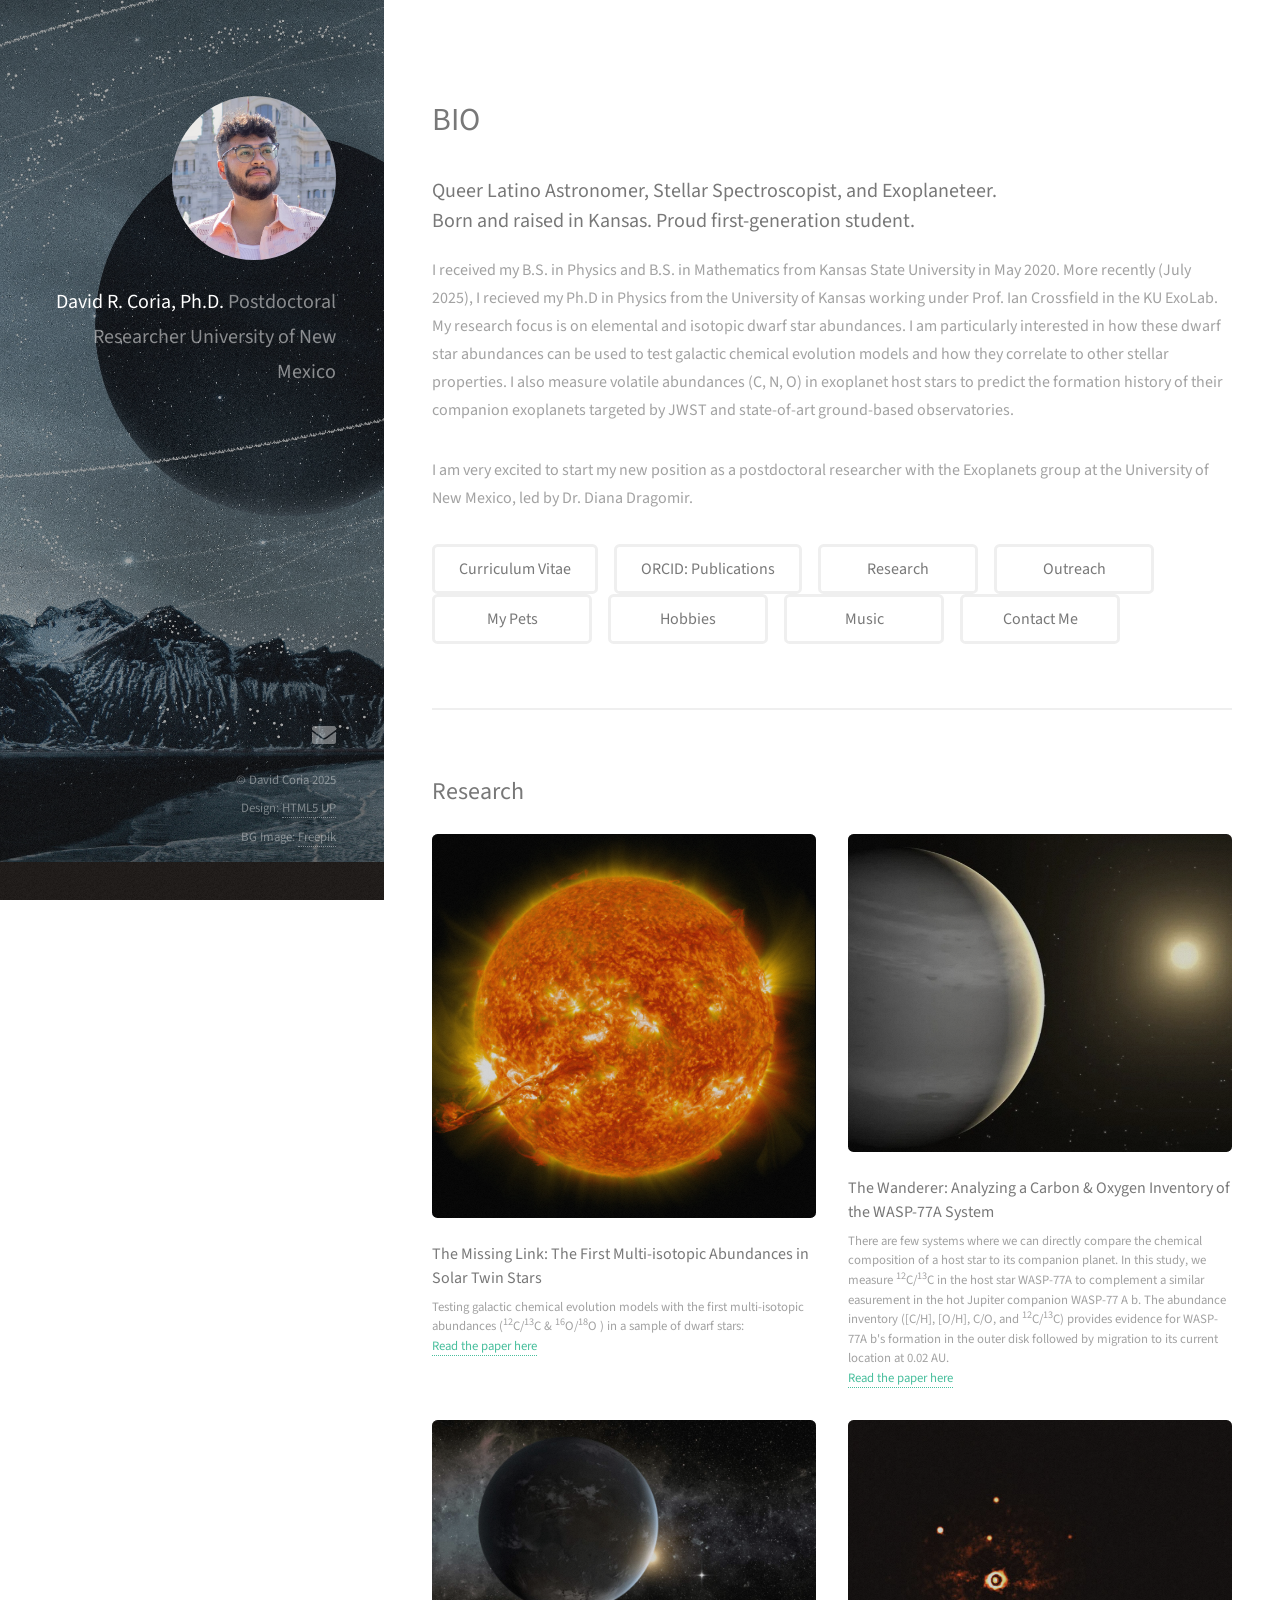
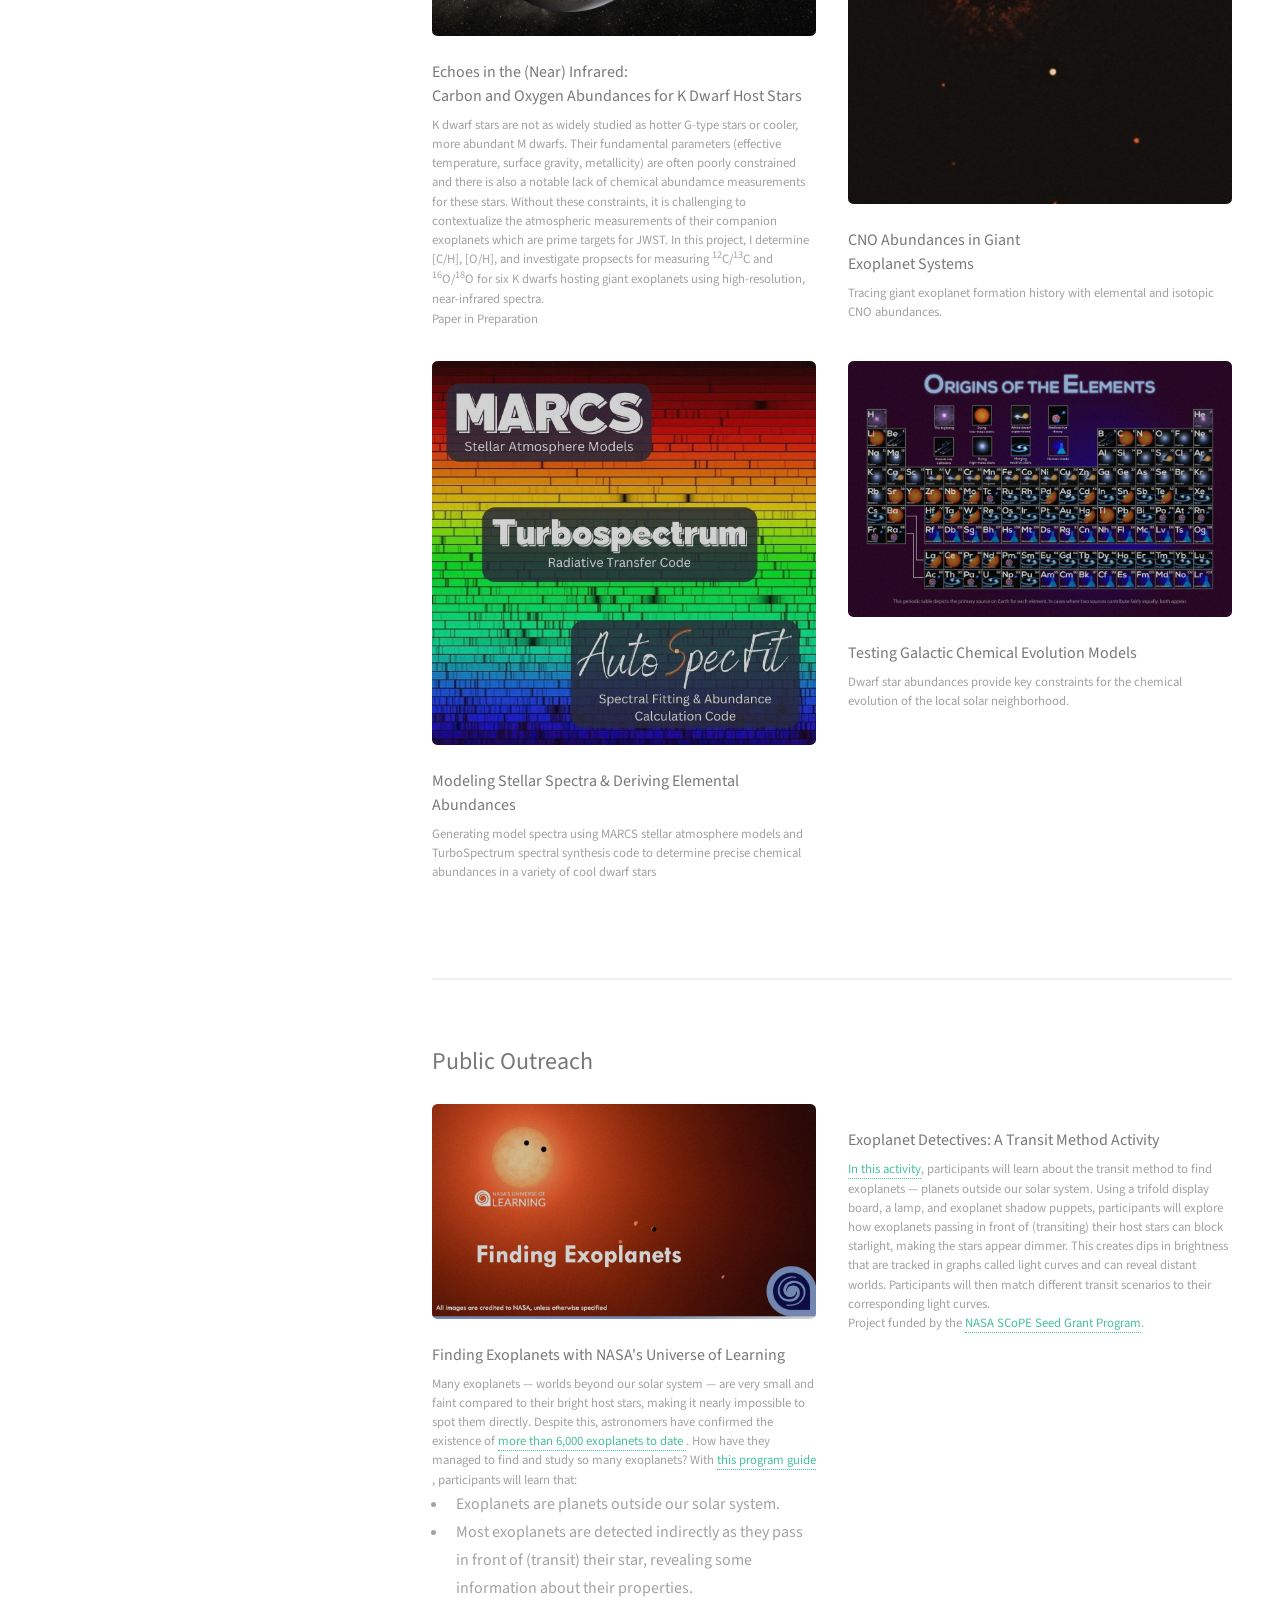
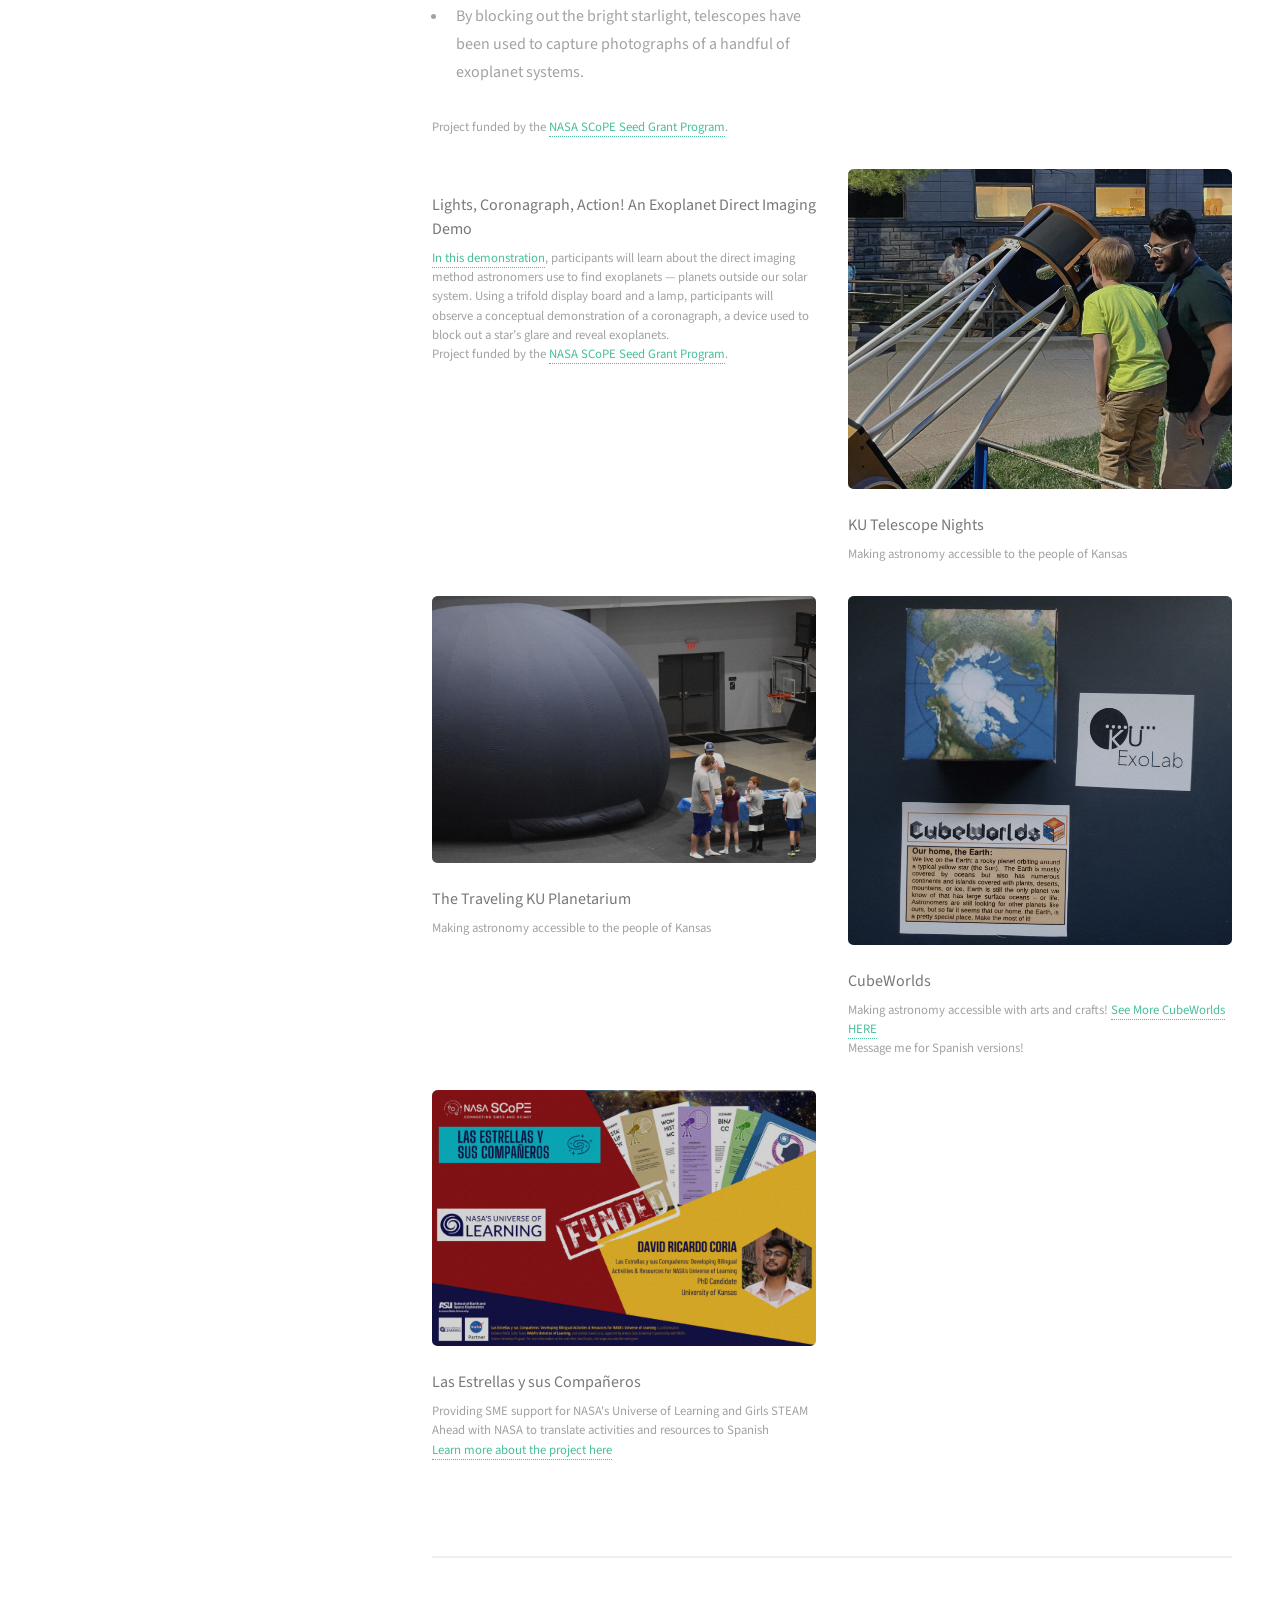
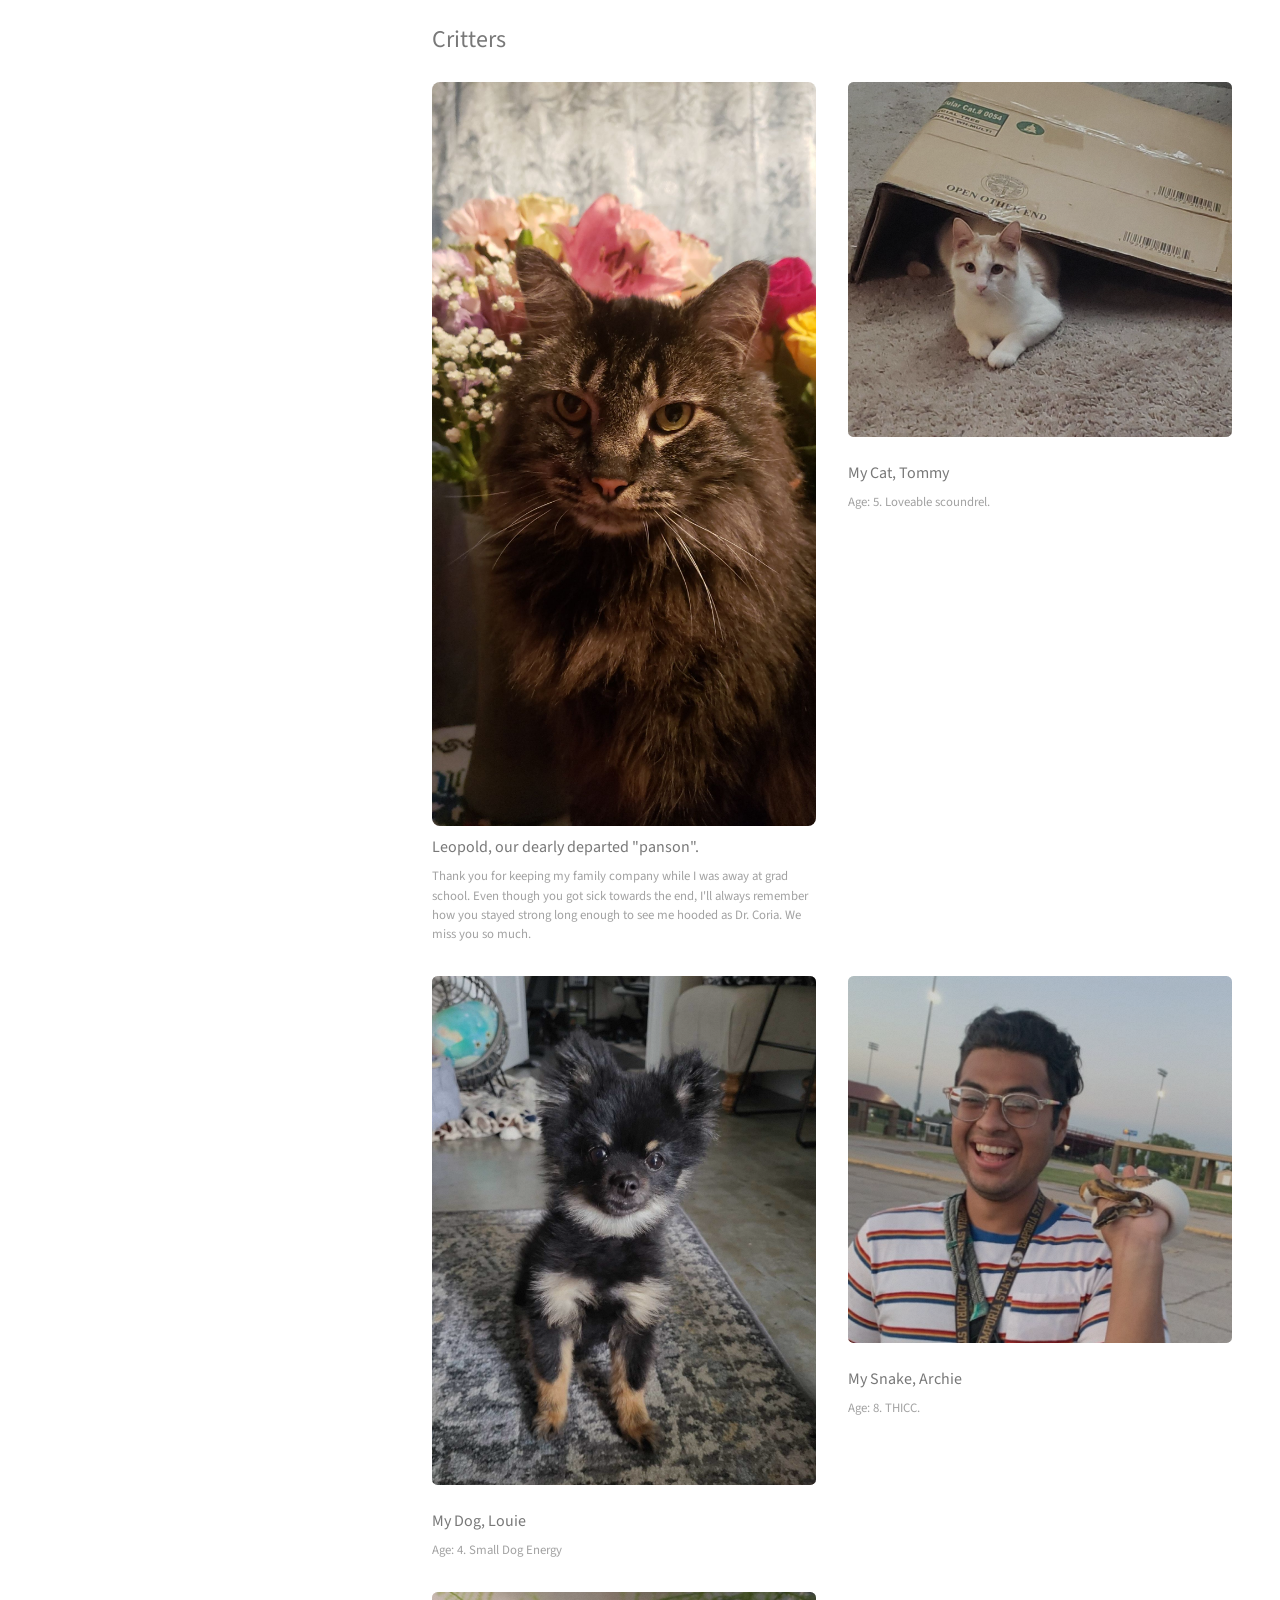
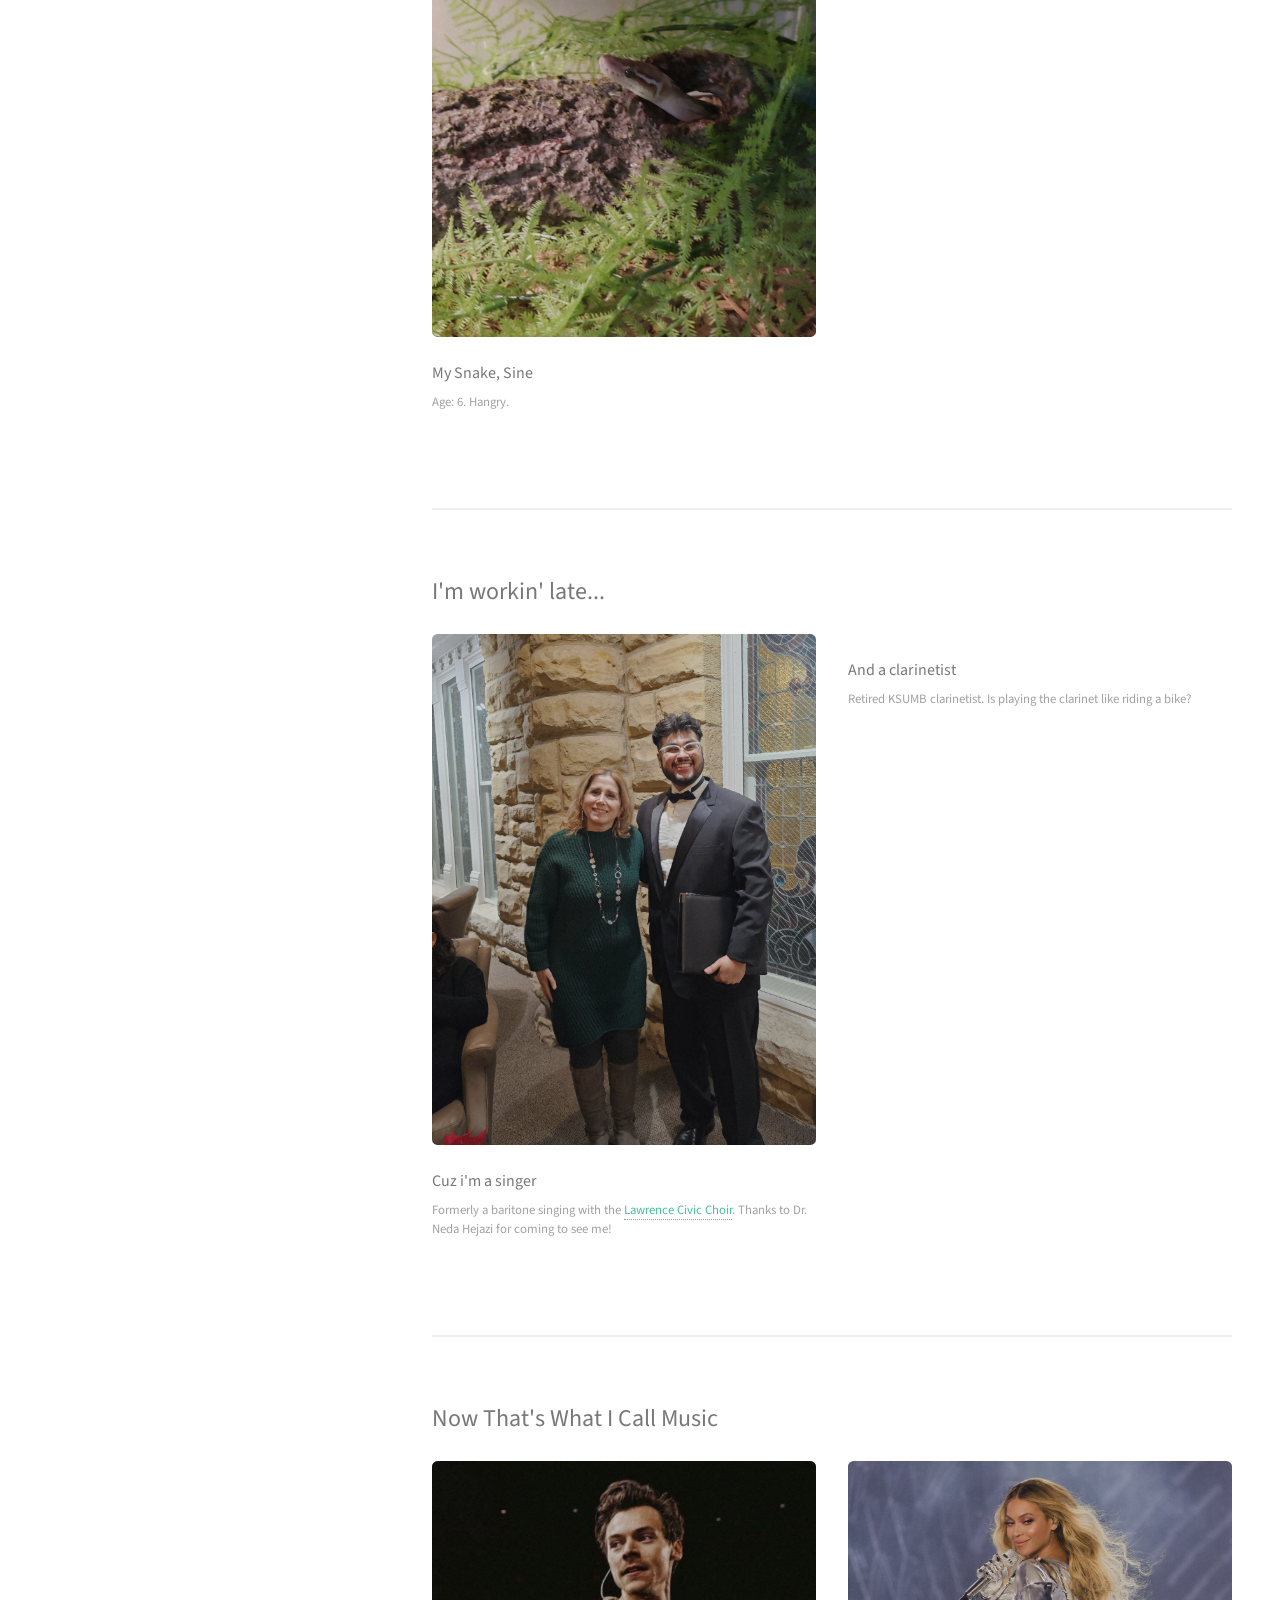
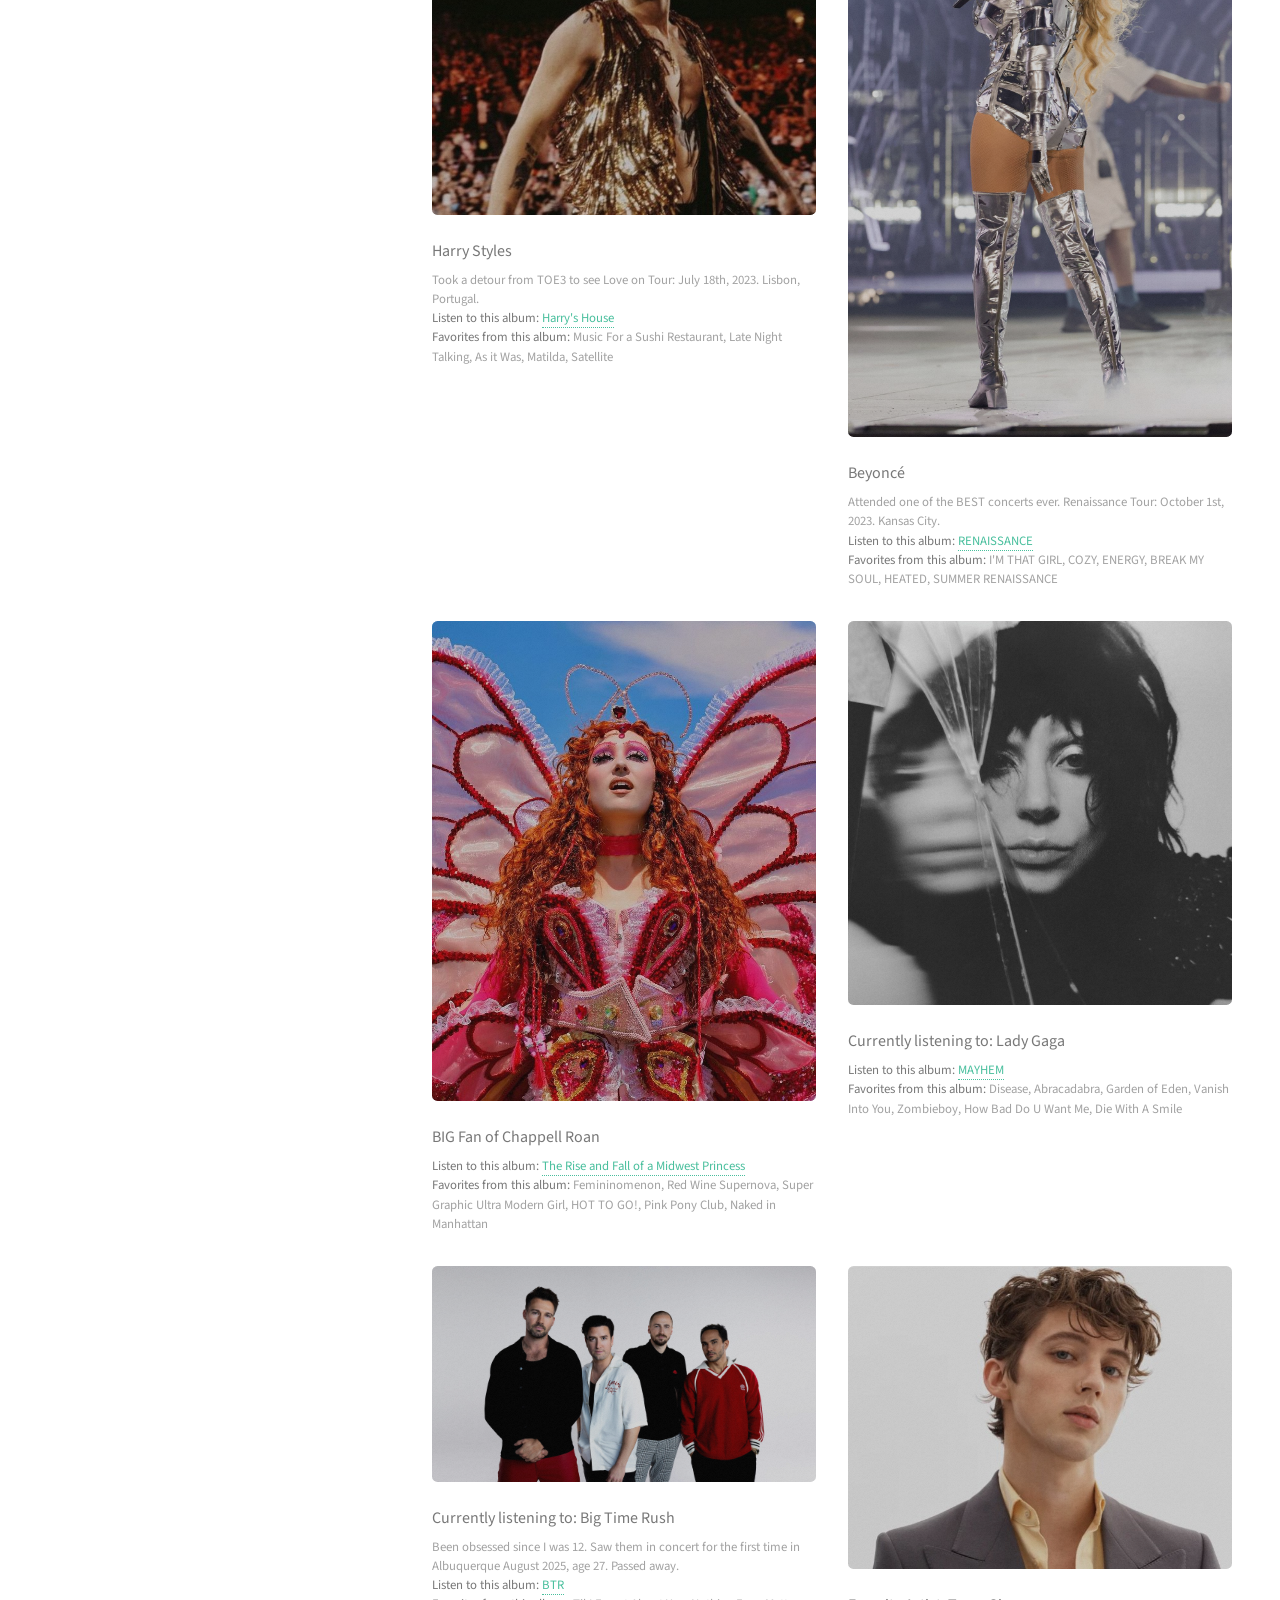
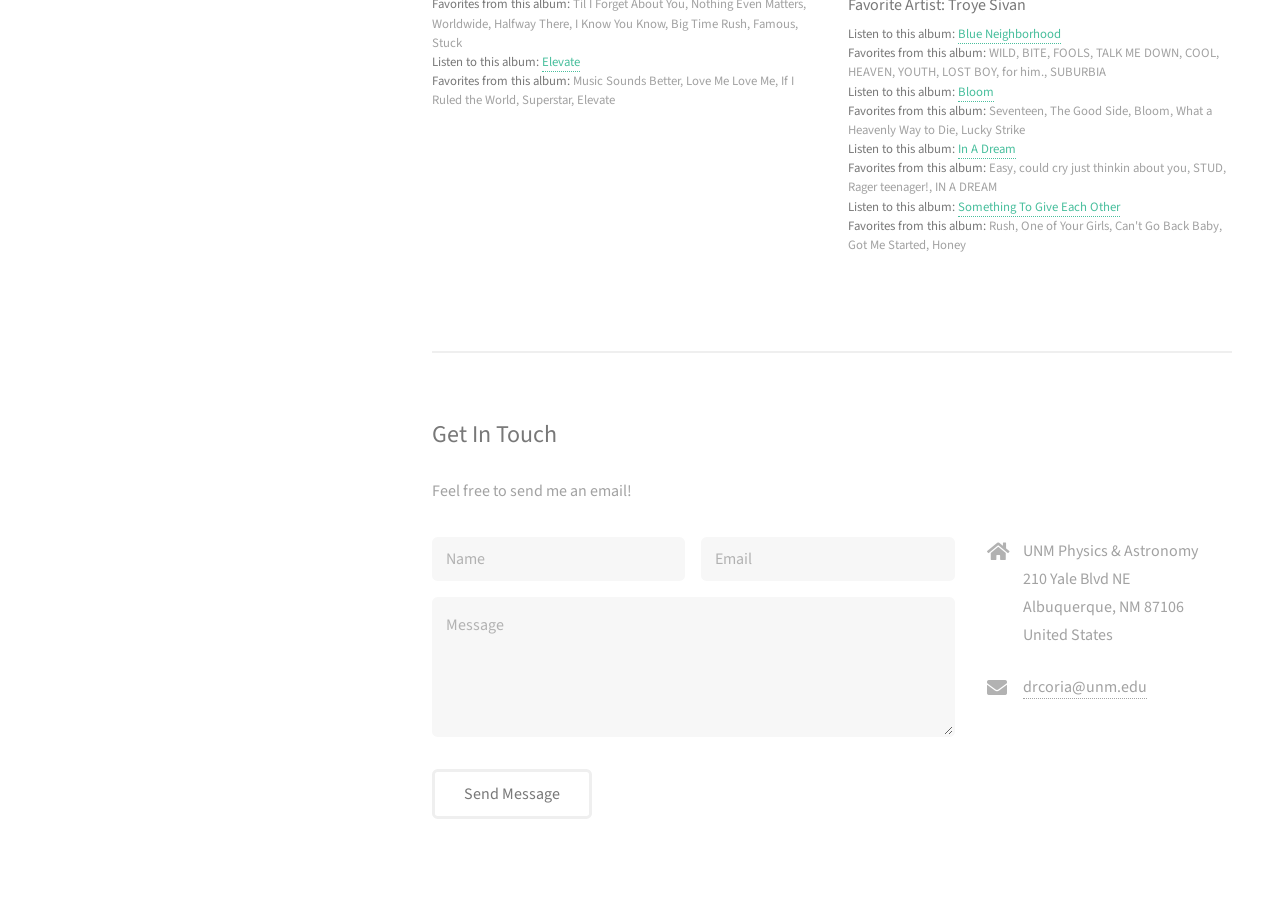
==== commit cee1560b: "Update index.html" ====
--- a/index.html
+++ b/index.html
@@ -67,7 +67,7 @@
 			<header id="header">
 				<div class="inner">
 					<a href="#" class="image avatar"><img src="images/avatar1.jpg" alt="" /></a>
-					<h1><strong>Dr. David R. Coria</strong><br /> Postdoctoral Researcher <br />
+					<h1><strong>David R. Coria, Ph.D. </strong><br /> Postdoctoral Researcher <br />
 					University of New Mexico <br />
 				</div>
 			</header>
@@ -144,7 +144,23 @@
 							<article class="col-6 col-12-xsmall work-item">
 								<a href="images/fulls/finding_exoplanets.jpg" class="image fit thumb"><img src="images/thumbs/finding_exoplanets.jpg" alt="" /></a>
 								<h3>Finding Exoplanets with NASA's Universe of Learning</h3>
-								<p>Coming early September!</p>
+								<p>Many exoplanets — worlds beyond our solar system — are very small and faint compared to their bright host stars, making it nearly impossible to spot them directly. Despite this, astronomers have confirmed the existence of <a target="_blank" href="https://science.nasa.gov/exoplanets/discoveries-dashboard/">more than 6,000 exoplanets to date </a>. How have they managed to find and study so many exoplanets? With <a target="_blank" href="https://universe-of-learning.org/contents/products/program-theme-5-finding-exoplanets?Type=resource-guide&page=1">this program guide </a>, participants will learn that:</p>
+								<ul>
+									<li>Exoplanets are planets outside our solar system.</li>
+									<li>Most exoplanets are detected indirectly as they pass in front of (transit) their star, revealing some information about their properties.</li>
+									<li>By blocking out the bright starlight, telescopes have been used to capture photographs of a handful of exoplanet systems.</li>
+								</ul>
+								<p> Project funded by the <a target="_blank" href="https://scope.asu.edu/the-seed-grant/">NASA SCoPE Seed Grant Program</a>.</p>
+							</article>
+							<article class="col-6 col-12-xsmall work-item">
+								<a href="images/fulls/Exoplanet-Detectives.jpg" class="image fit thumb"><img src="images/thumbs/Exoplanet-Detectives.jpg" alt="" /></a>
+								<h3>Exoplanet Detectives: A Transit Method Activity</h3>
+								<p><a target="_blank" href="https://universe-of-learning.org/contents/products/exoplanet-detectives">In this activity</a>, participants will learn about the transit method to find exoplanets — planets outside our solar system. Using a trifold display board, a lamp, and exoplanet shadow puppets, participants will explore how exoplanets passing in front of (transiting) their host stars can block starlight, making the stars appear dimmer. This creates dips in brightness that are tracked in graphs called light curves and can reveal distant worlds. Participants will then match different transit scenarios to their corresponding light curves. <br/> Project funded by the <a target="_blank" href="https://scope.asu.edu/the-seed-grant/">NASA SCoPE Seed Grant Program</a>. </p>
+							</article>
+							<article class="col-6 col-12-xsmall work-item">
+								<a href="images/fulls/Coronagraph.jpg" class="image fit thumb"><img src="images/thumbs/Coronagraph.jpg" alt="" /></a>
+								<h3>Lights, Coronagraph, Action! An Exoplanet Direct Imaging Demo</h3>
+								<p><a target="_blank" href="https://universe-of-learning.org/contents/products/lights-coronagraph-action?Audience=teens&Audience=scientists--engineers&Audience=visualization-creators&itemsPerPage=15&page=1">In this demonstration</a>, participants will learn about the direct imaging method astronomers use to find exoplanets — planets outside our solar system. Using a trifold display board and a lamp, participants will observe a conceptual demonstration of a coronagraph, a device used to block out a star’s glare and reveal exoplanets. <br/> Project funded by the <a target="_blank" href="https://scope.asu.edu/the-seed-grant/">NASA SCoPE Seed Grant Program</a>.</p>
 							</article>
 							<article class="col-6 col-12-xsmall work-item">
 								<a href="images/fulls/05.jpg" class="image fit thumb"><img src="images/thumbs/05.jpg" alt="" /></a>
@@ -676,3 +692,4 @@
 
 
 
+
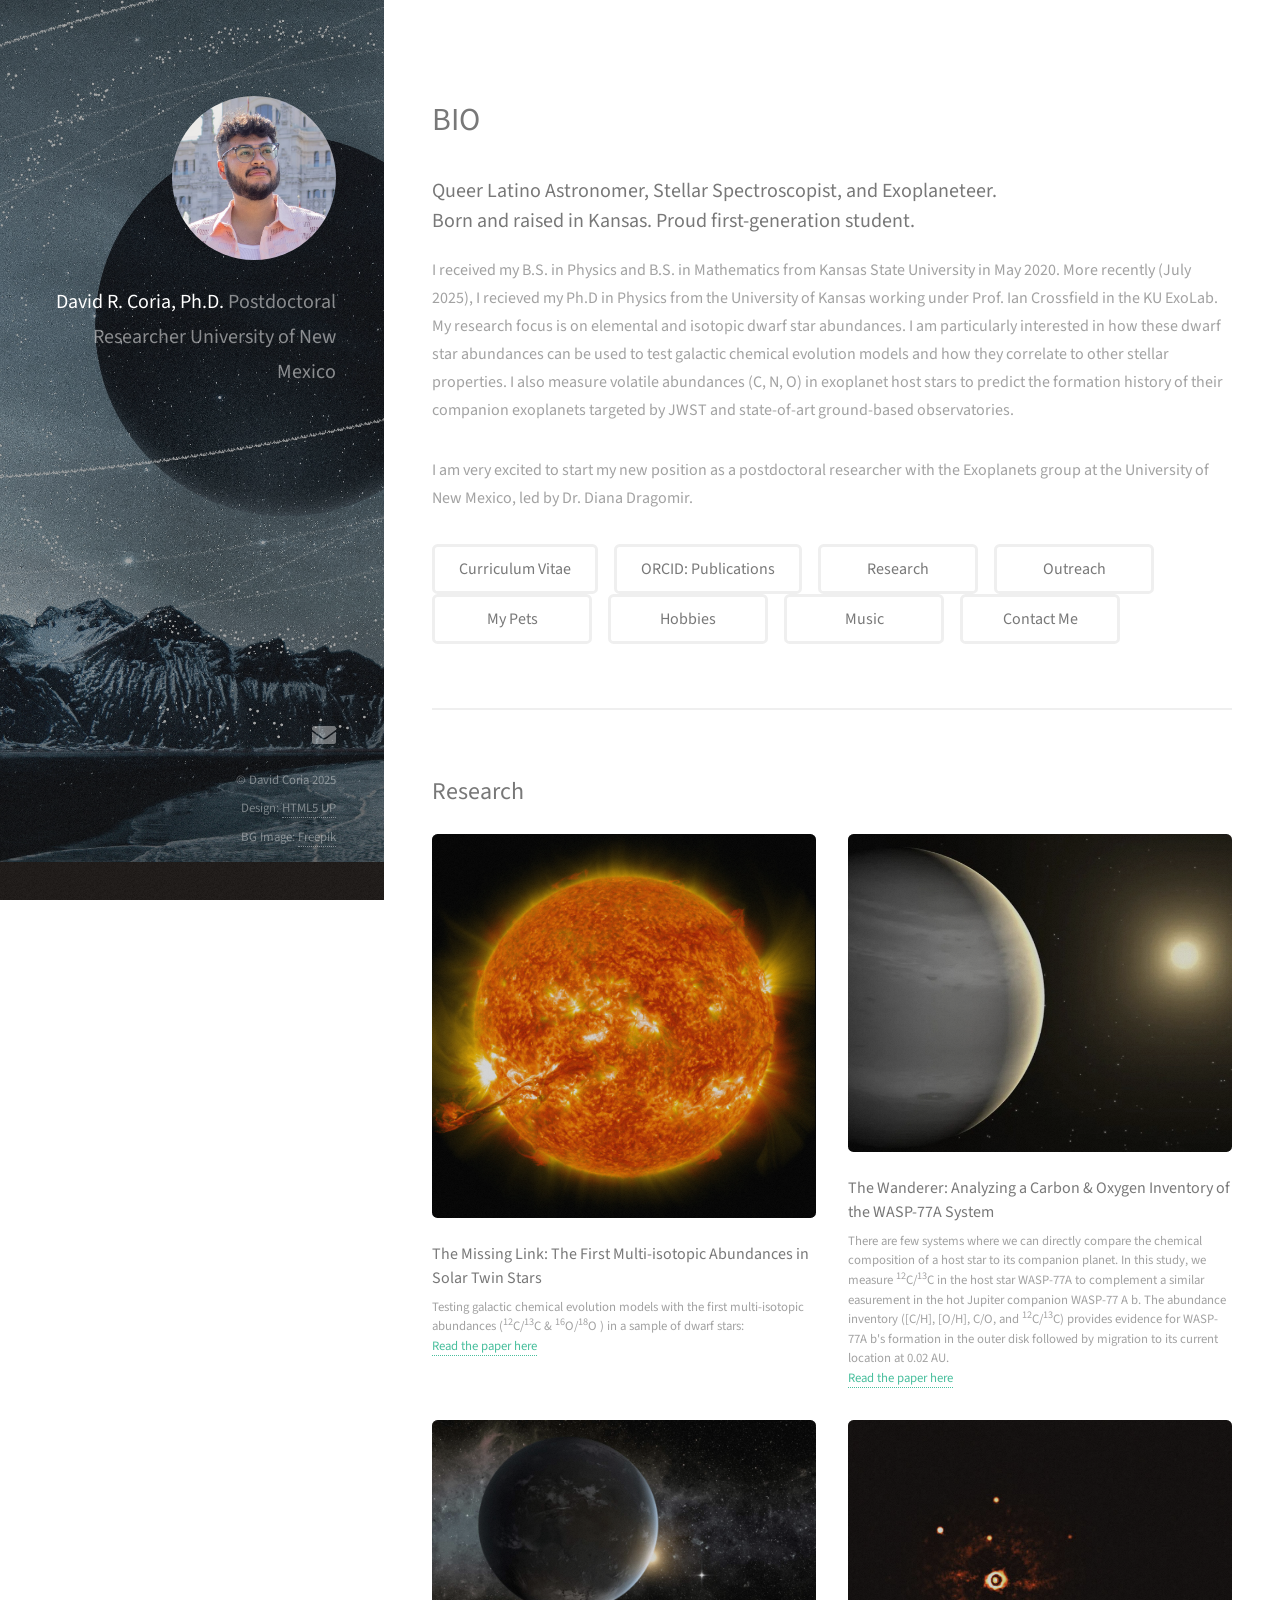
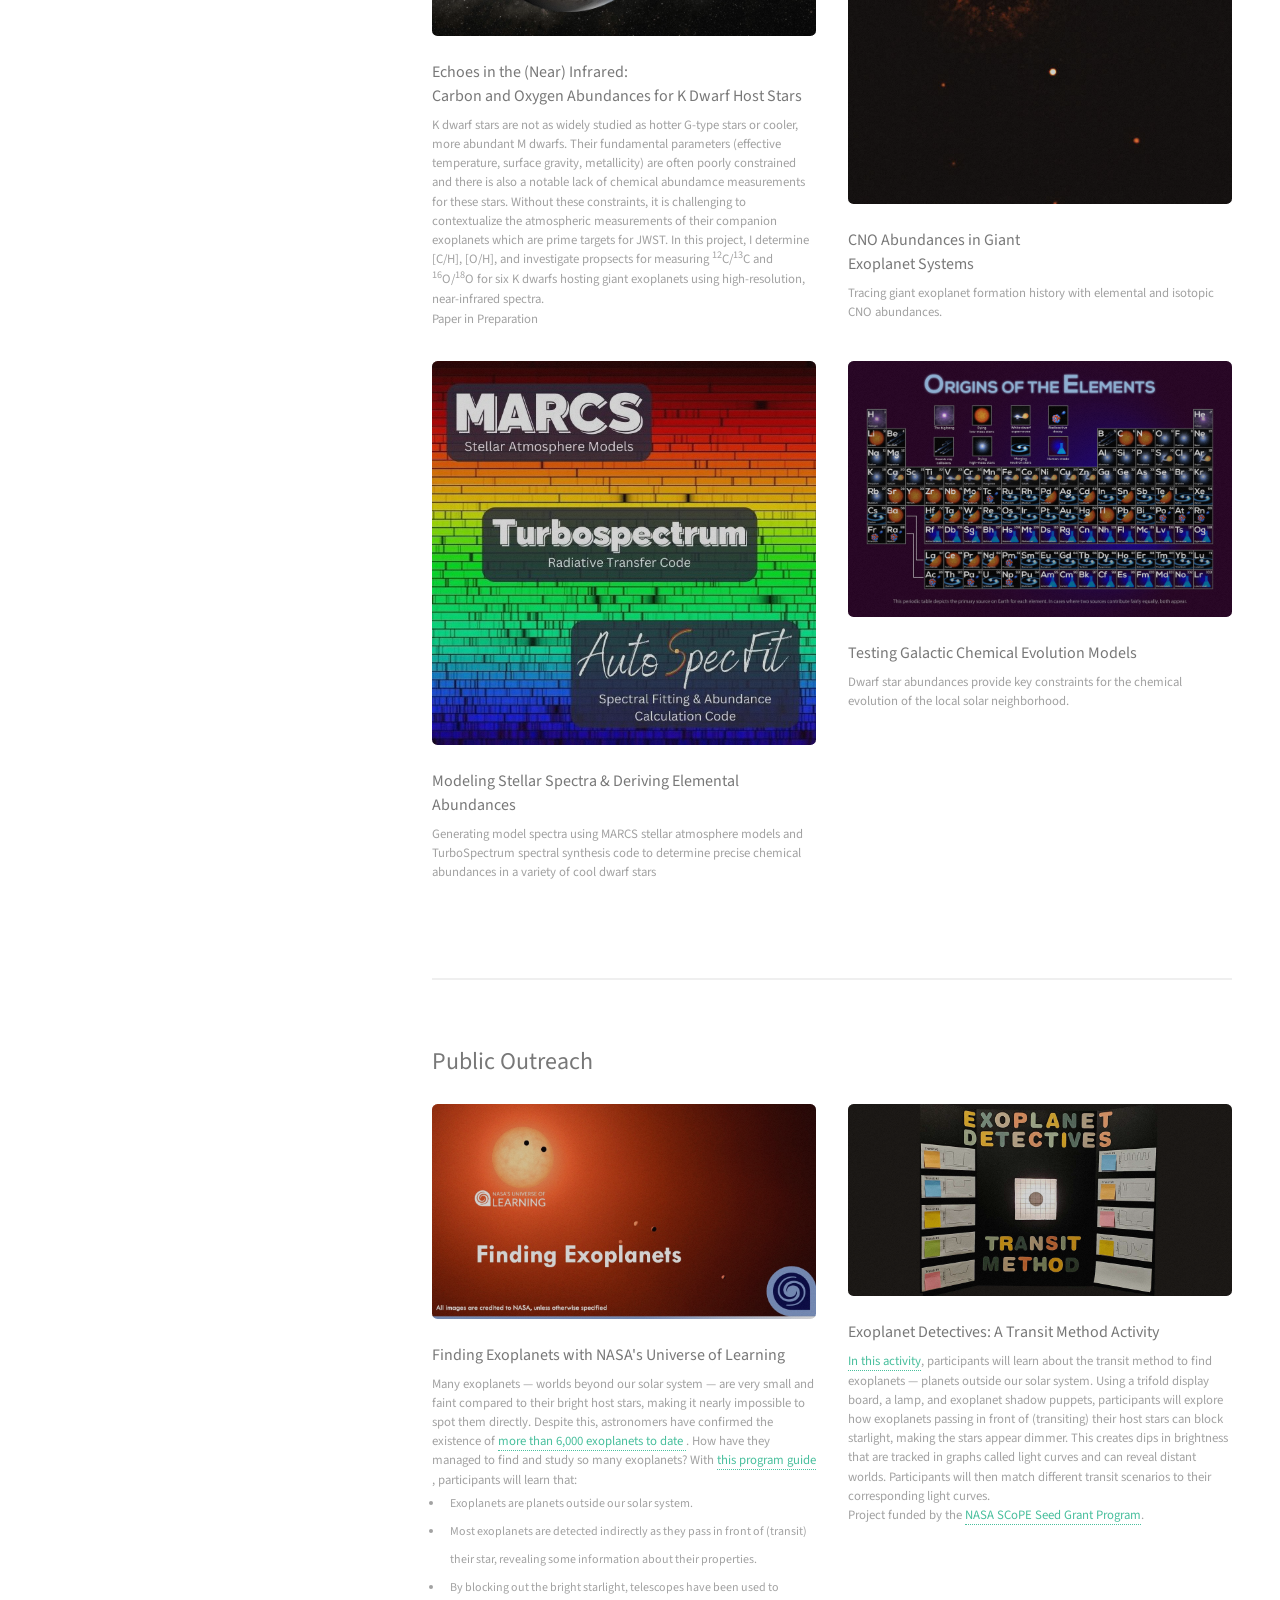
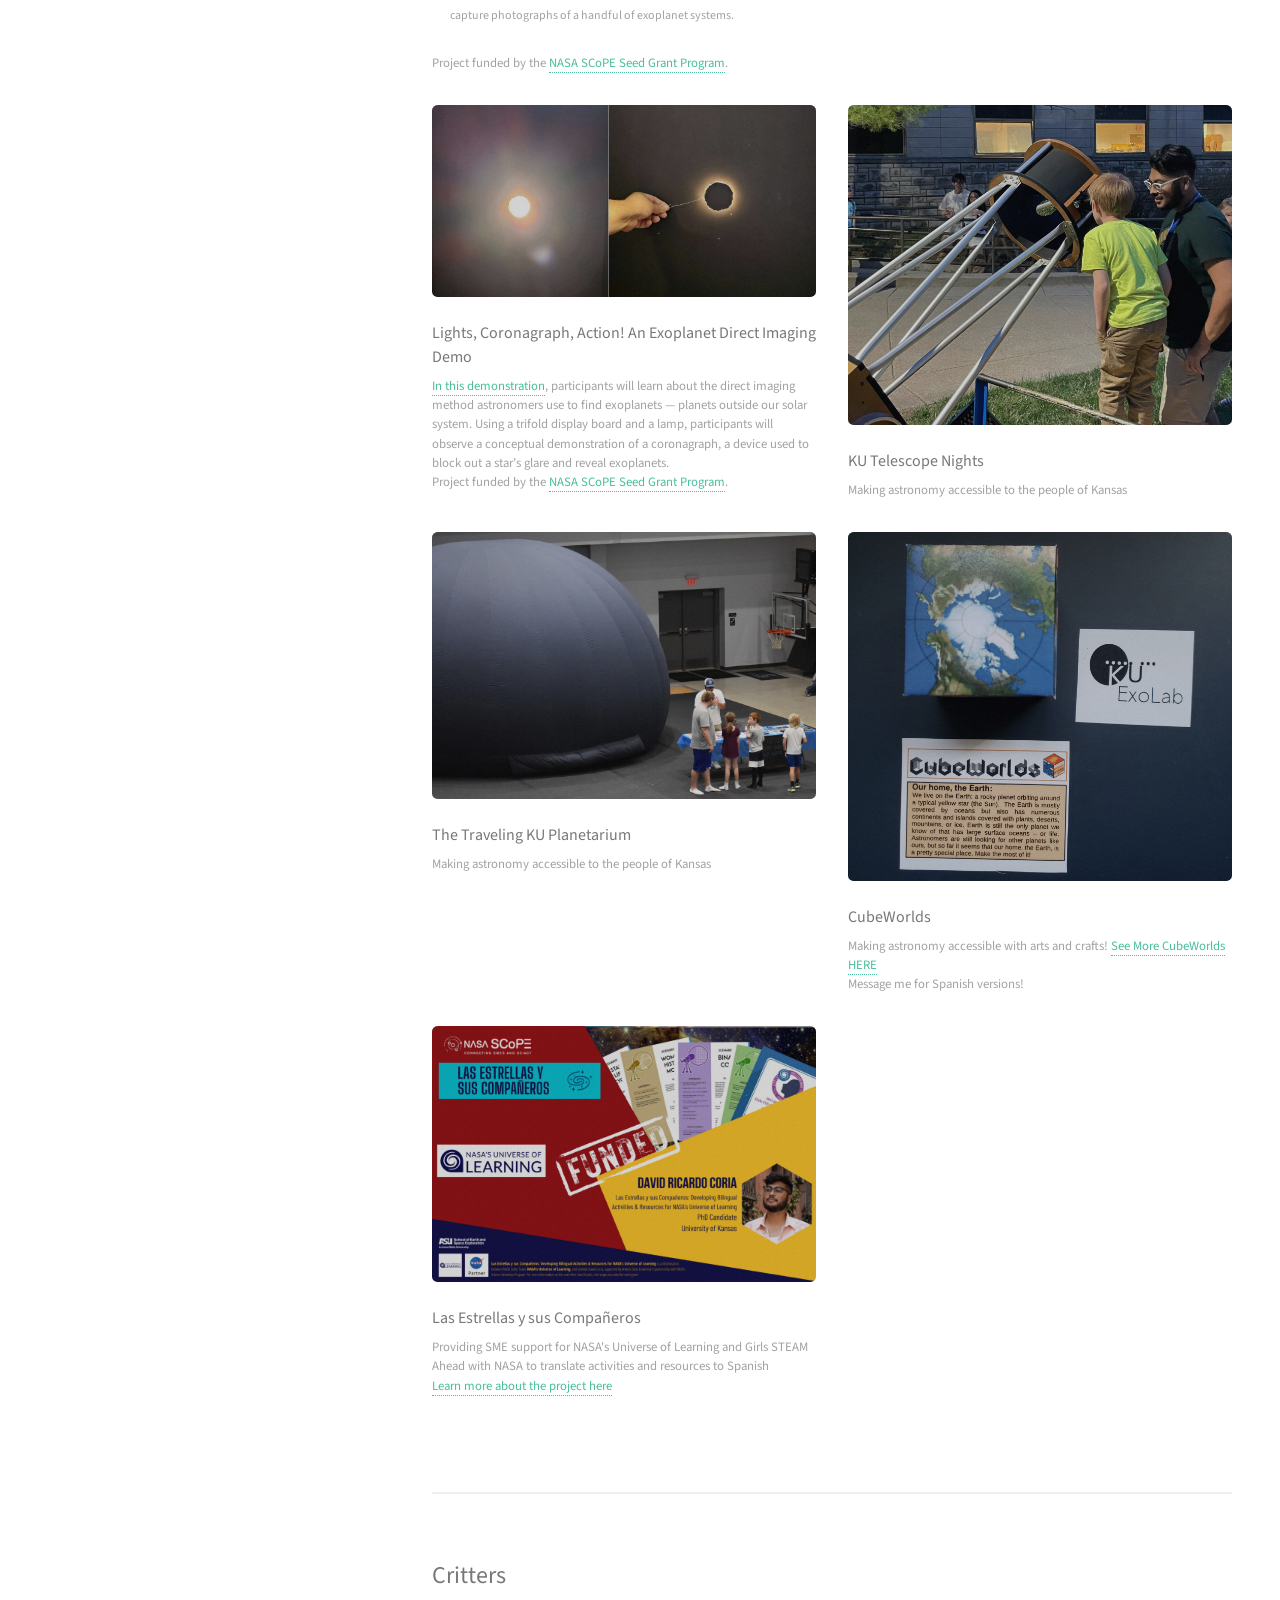
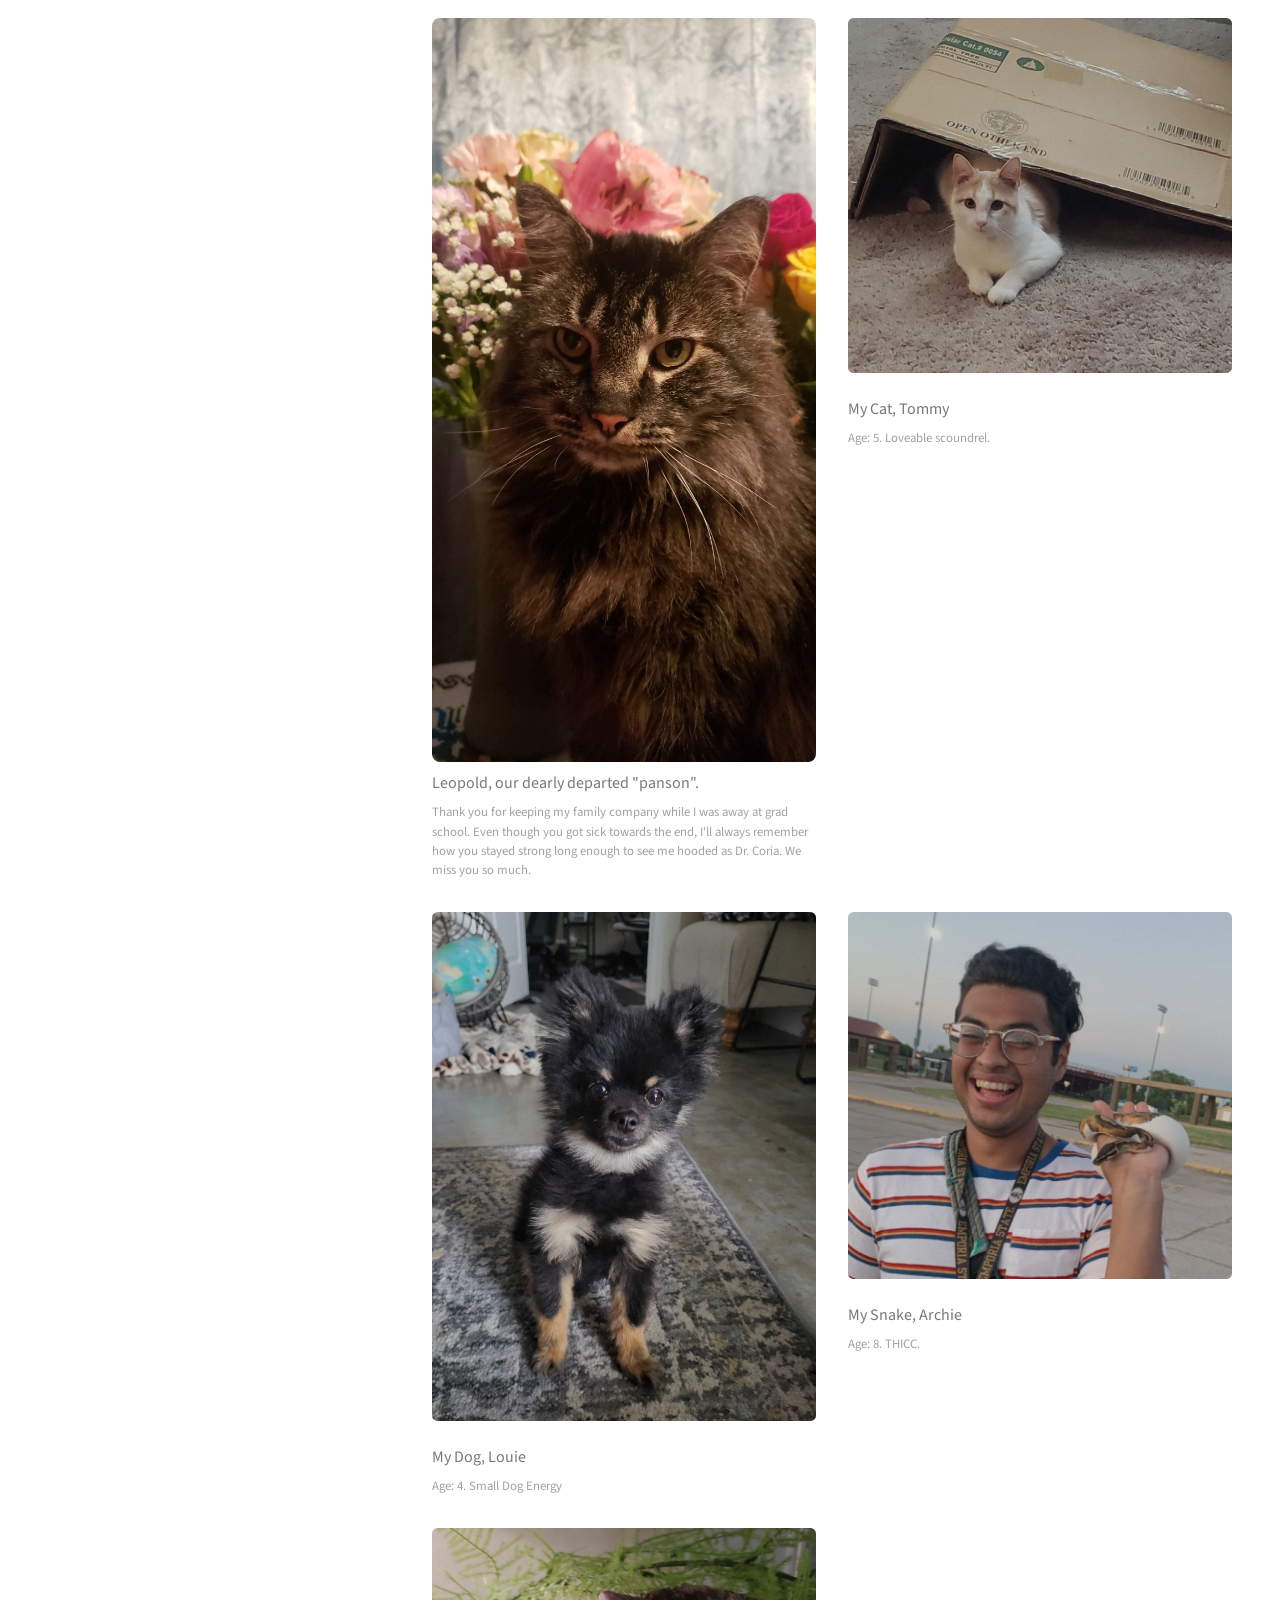
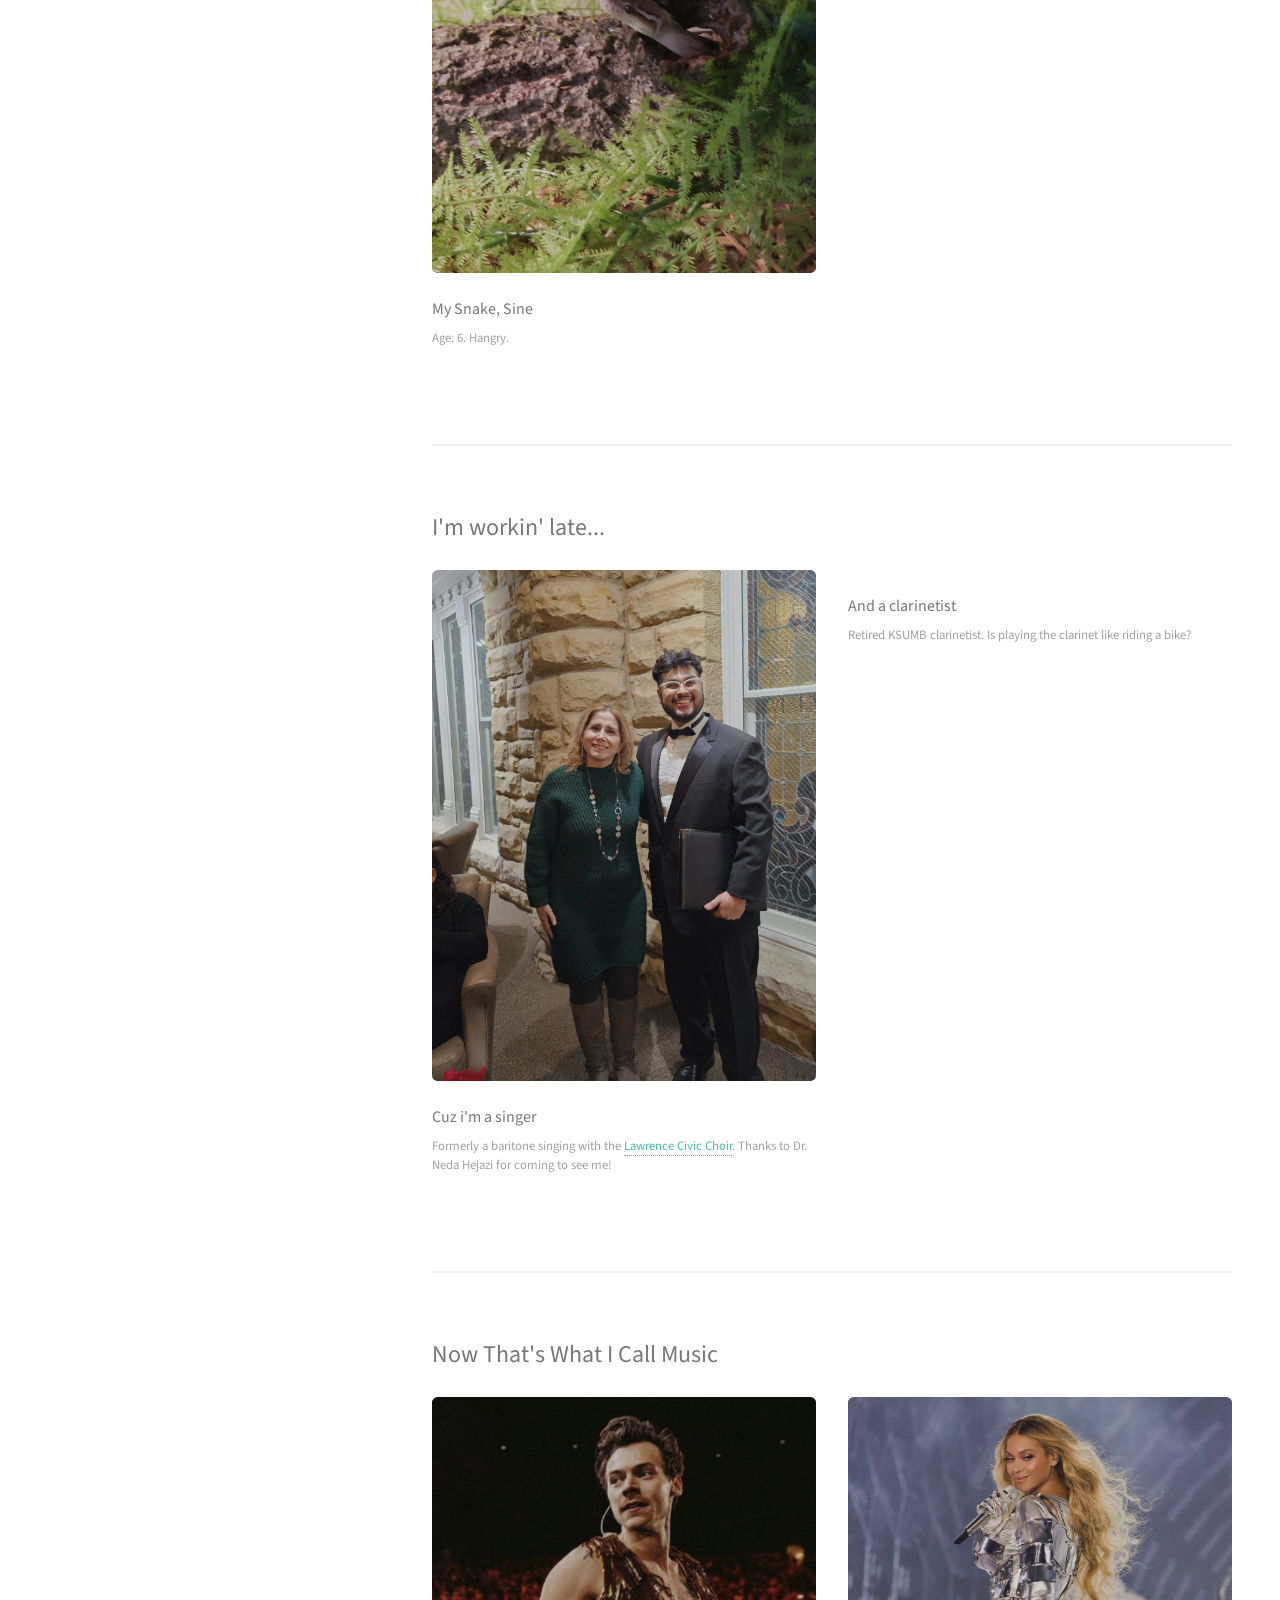
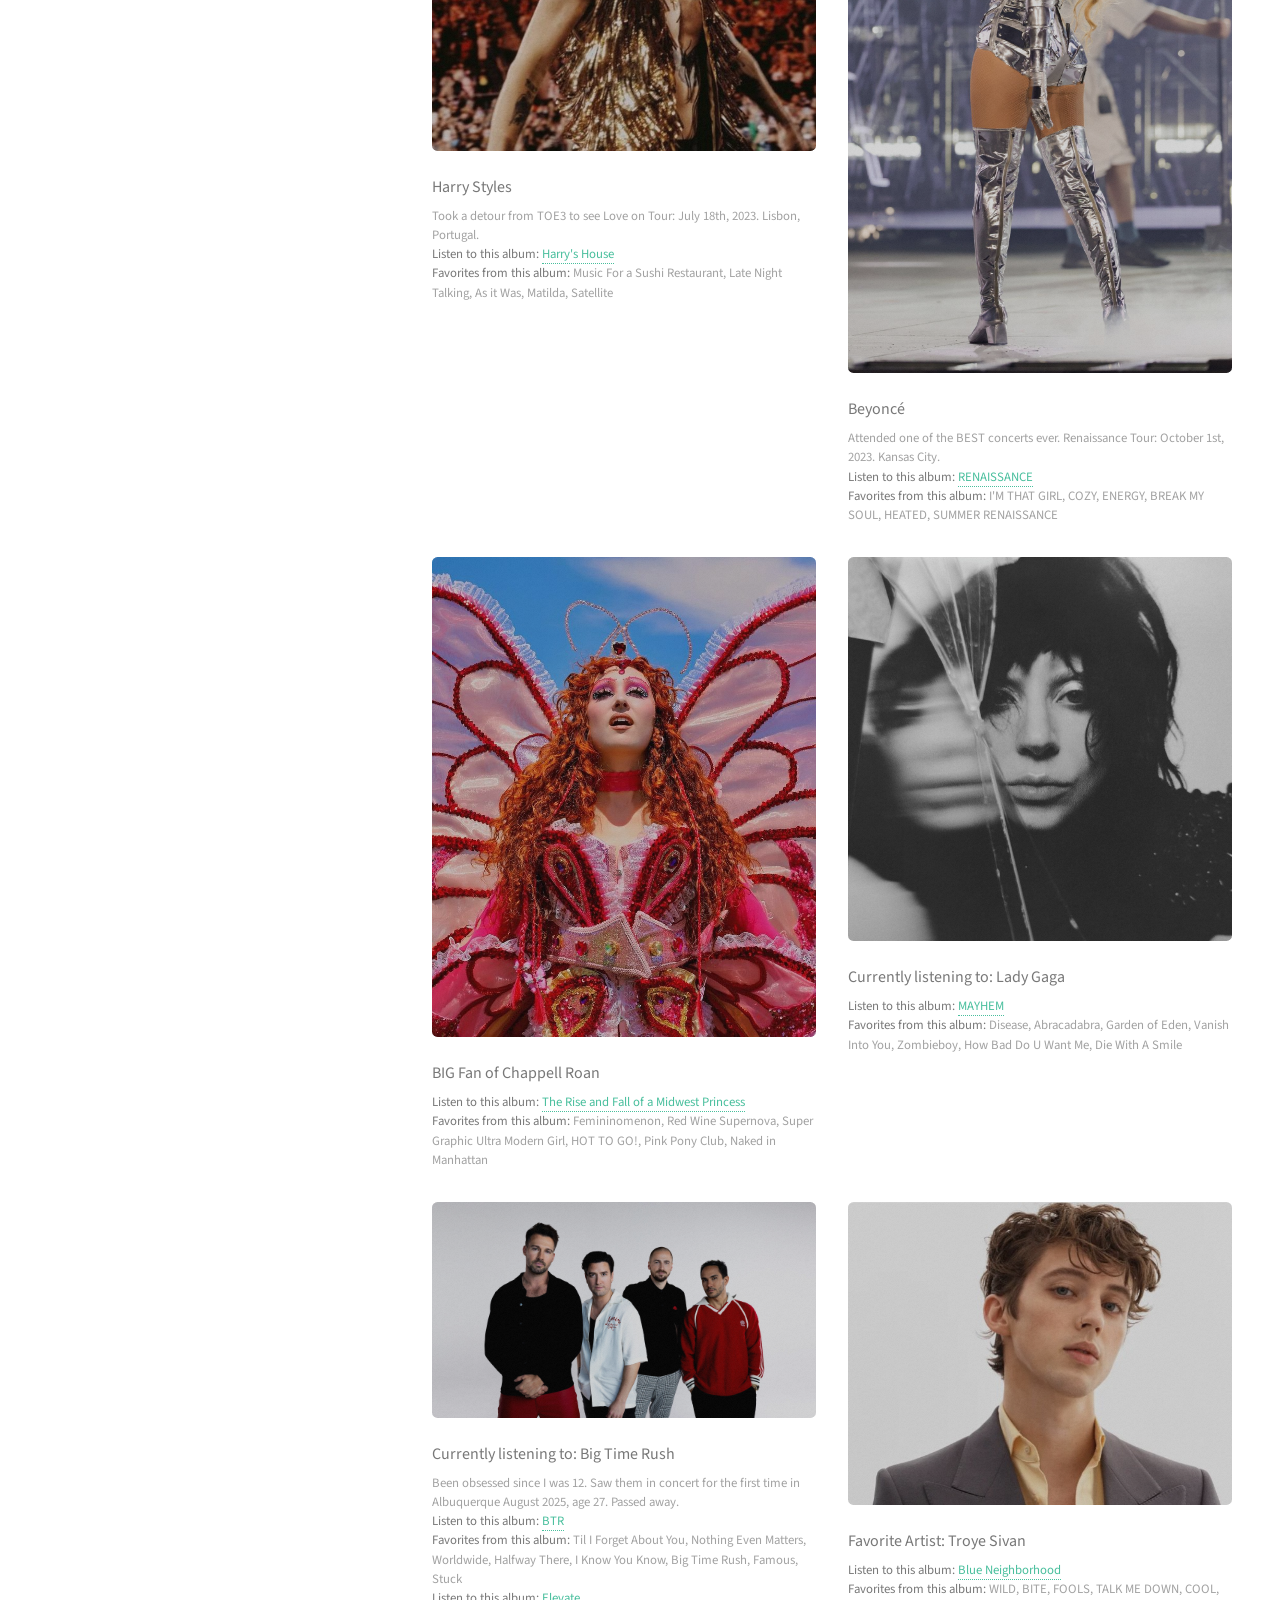
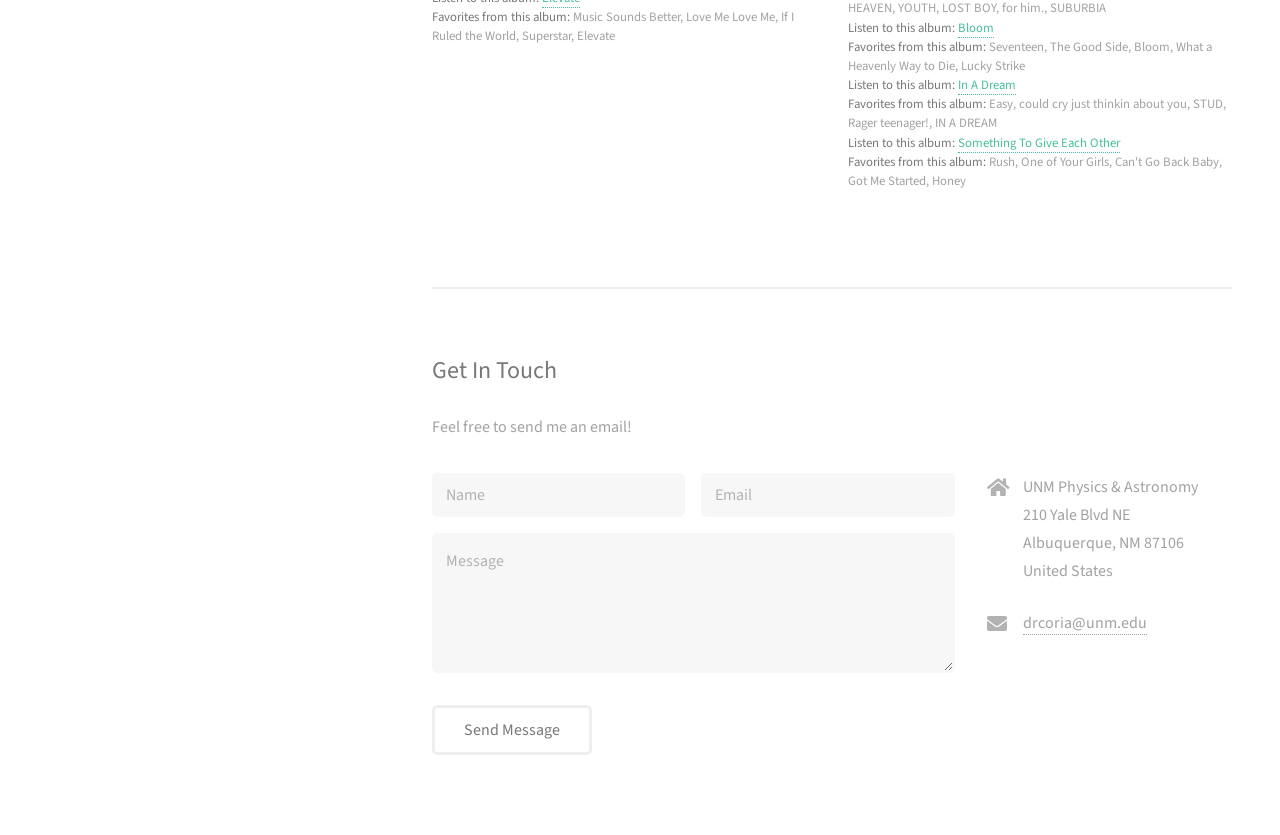
==== commit 002833c5: "Update index.html" ====
--- a/index.html
+++ b/index.html
@@ -145,7 +145,7 @@
 								<a href="images/fulls/finding_exoplanets.jpg" class="image fit thumb"><img src="images/thumbs/finding_exoplanets.jpg" alt="" /></a>
 								<h3>Finding Exoplanets with NASA's Universe of Learning</h3>
 								<p>Many exoplanets — worlds beyond our solar system — are very small and faint compared to their bright host stars, making it nearly impossible to spot them directly. Despite this, astronomers have confirmed the existence of <a target="_blank" href="https://science.nasa.gov/exoplanets/discoveries-dashboard/">more than 6,000 exoplanets to date </a>. How have they managed to find and study so many exoplanets? With <a target="_blank" href="https://universe-of-learning.org/contents/products/program-theme-5-finding-exoplanets?Type=resource-guide&page=1">this program guide </a>, participants will learn that:</p>
-								<ul>
+								<ul style="font-size: 12px;">
 									<li>Exoplanets are planets outside our solar system.</li>
 									<li>Most exoplanets are detected indirectly as they pass in front of (transit) their star, revealing some information about their properties.</li>
 									<li>By blocking out the bright starlight, telescopes have been used to capture photographs of a handful of exoplanet systems.</li>
@@ -693,3 +693,4 @@
 
 
 
+
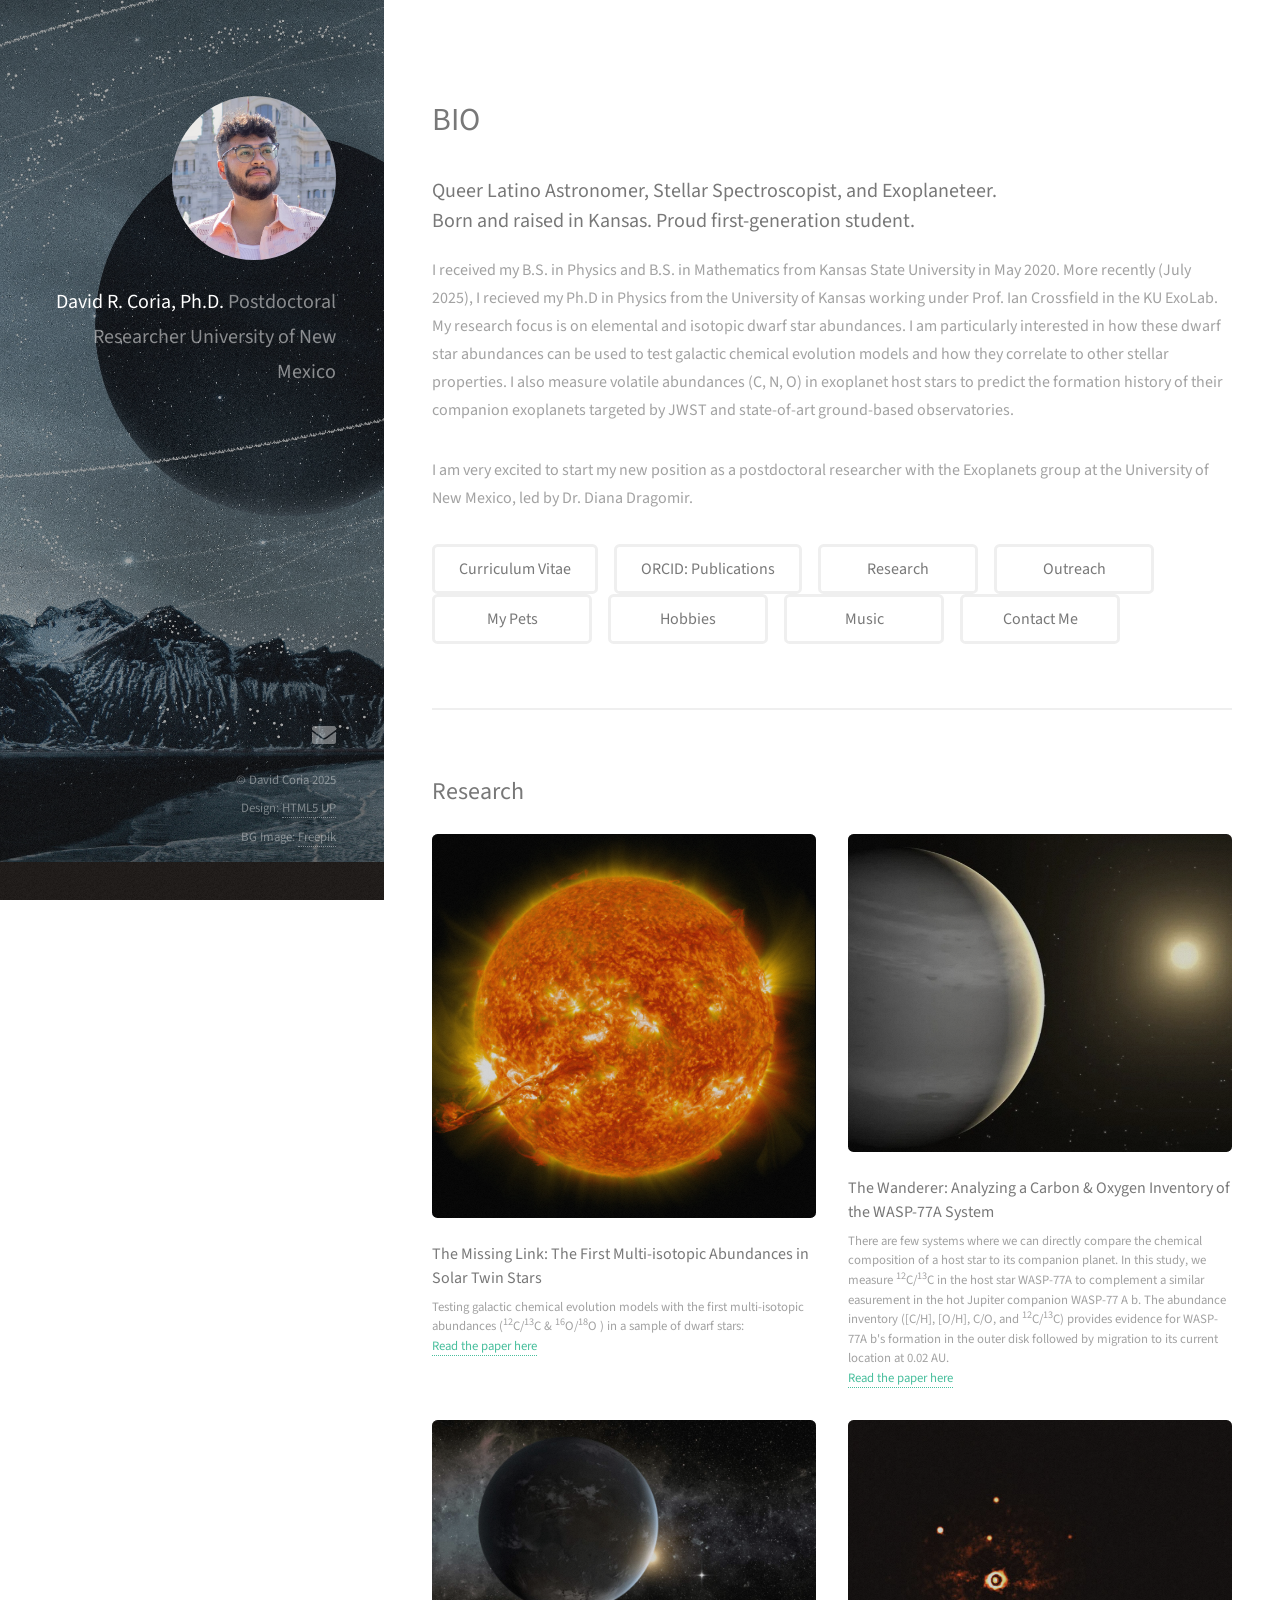
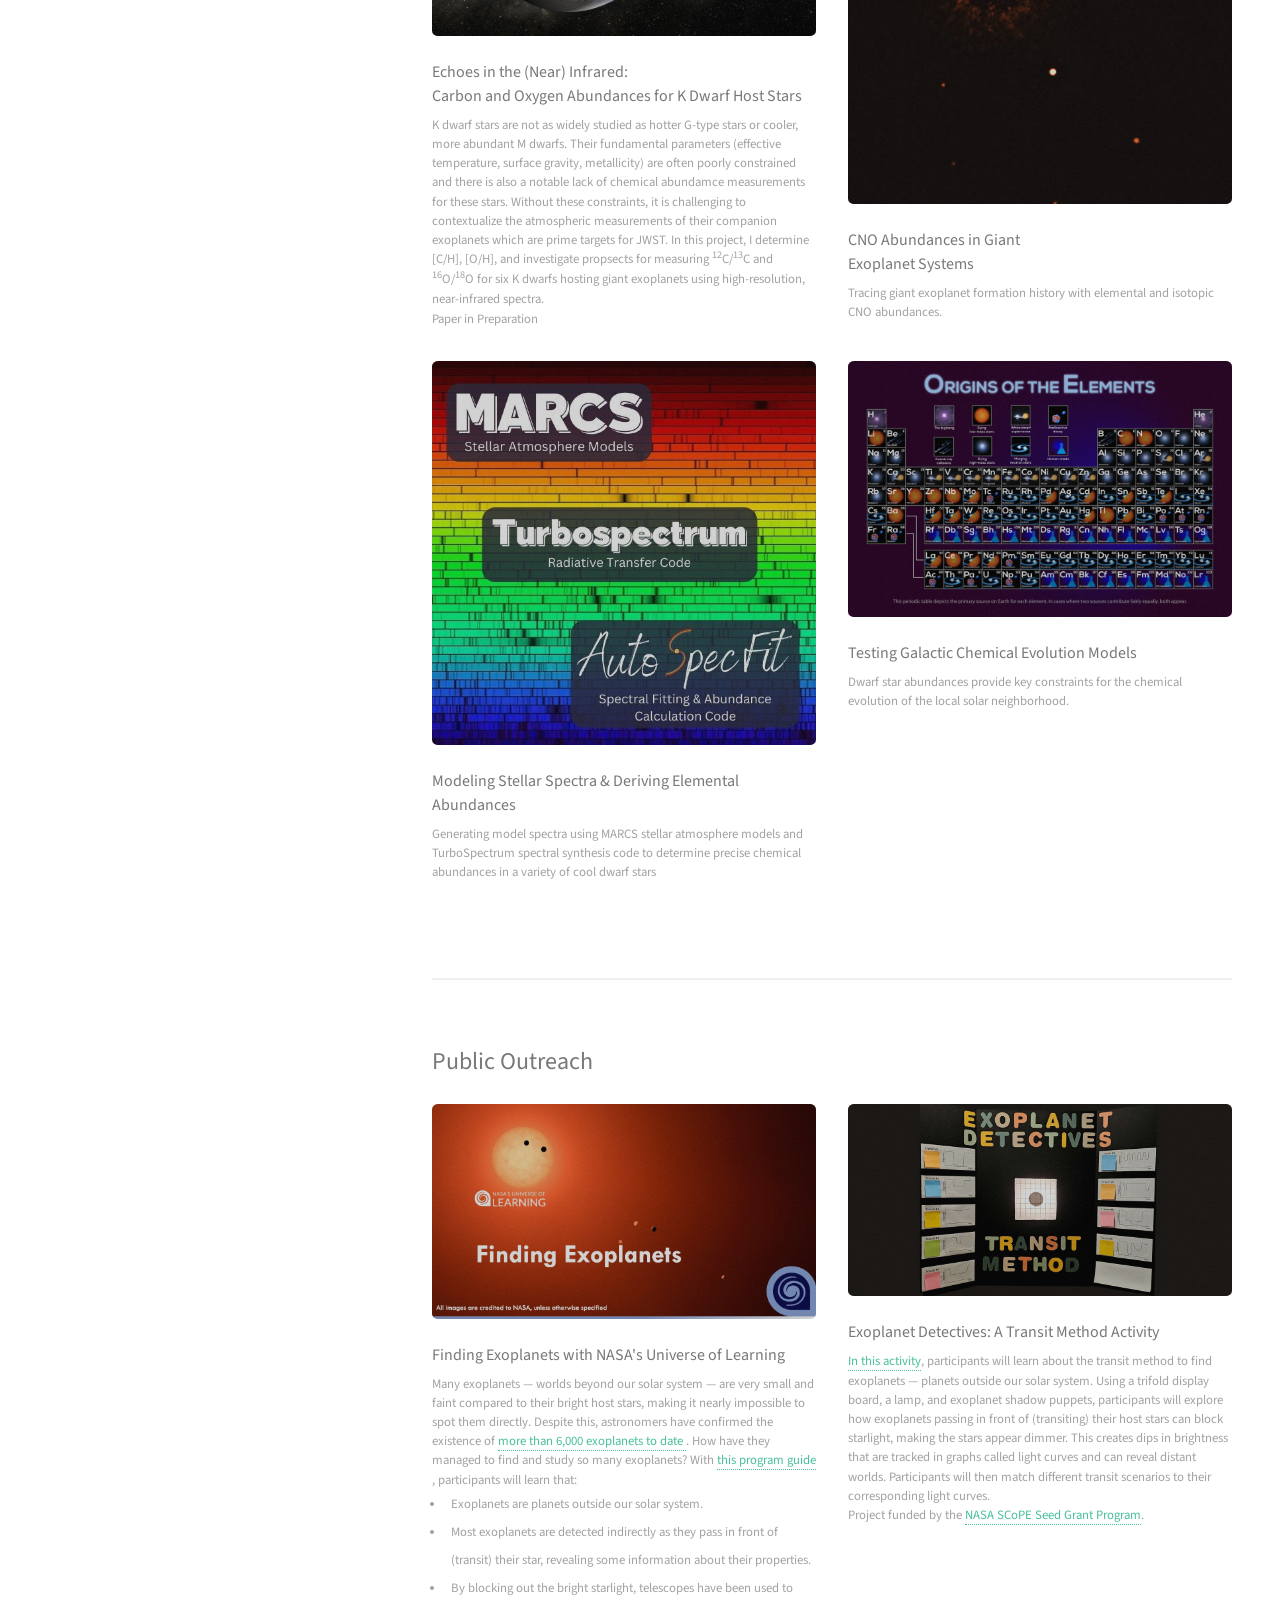
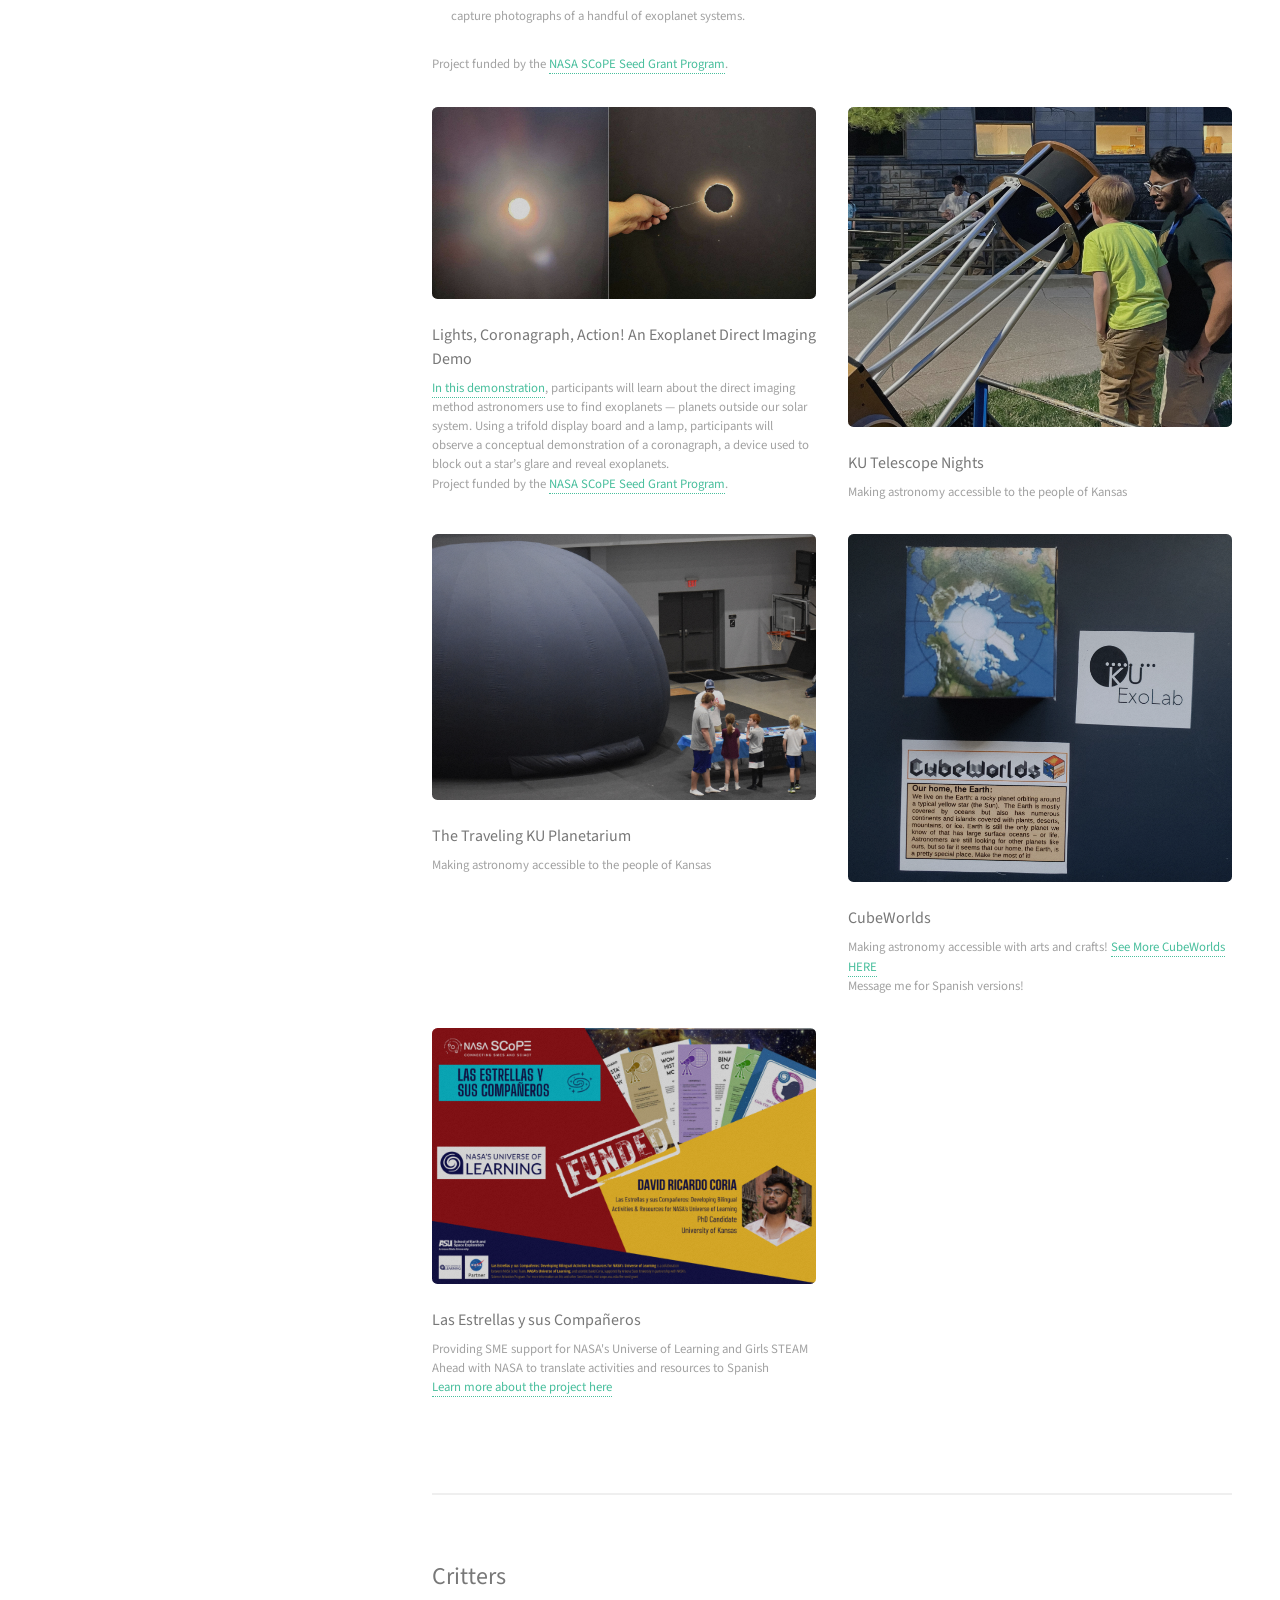
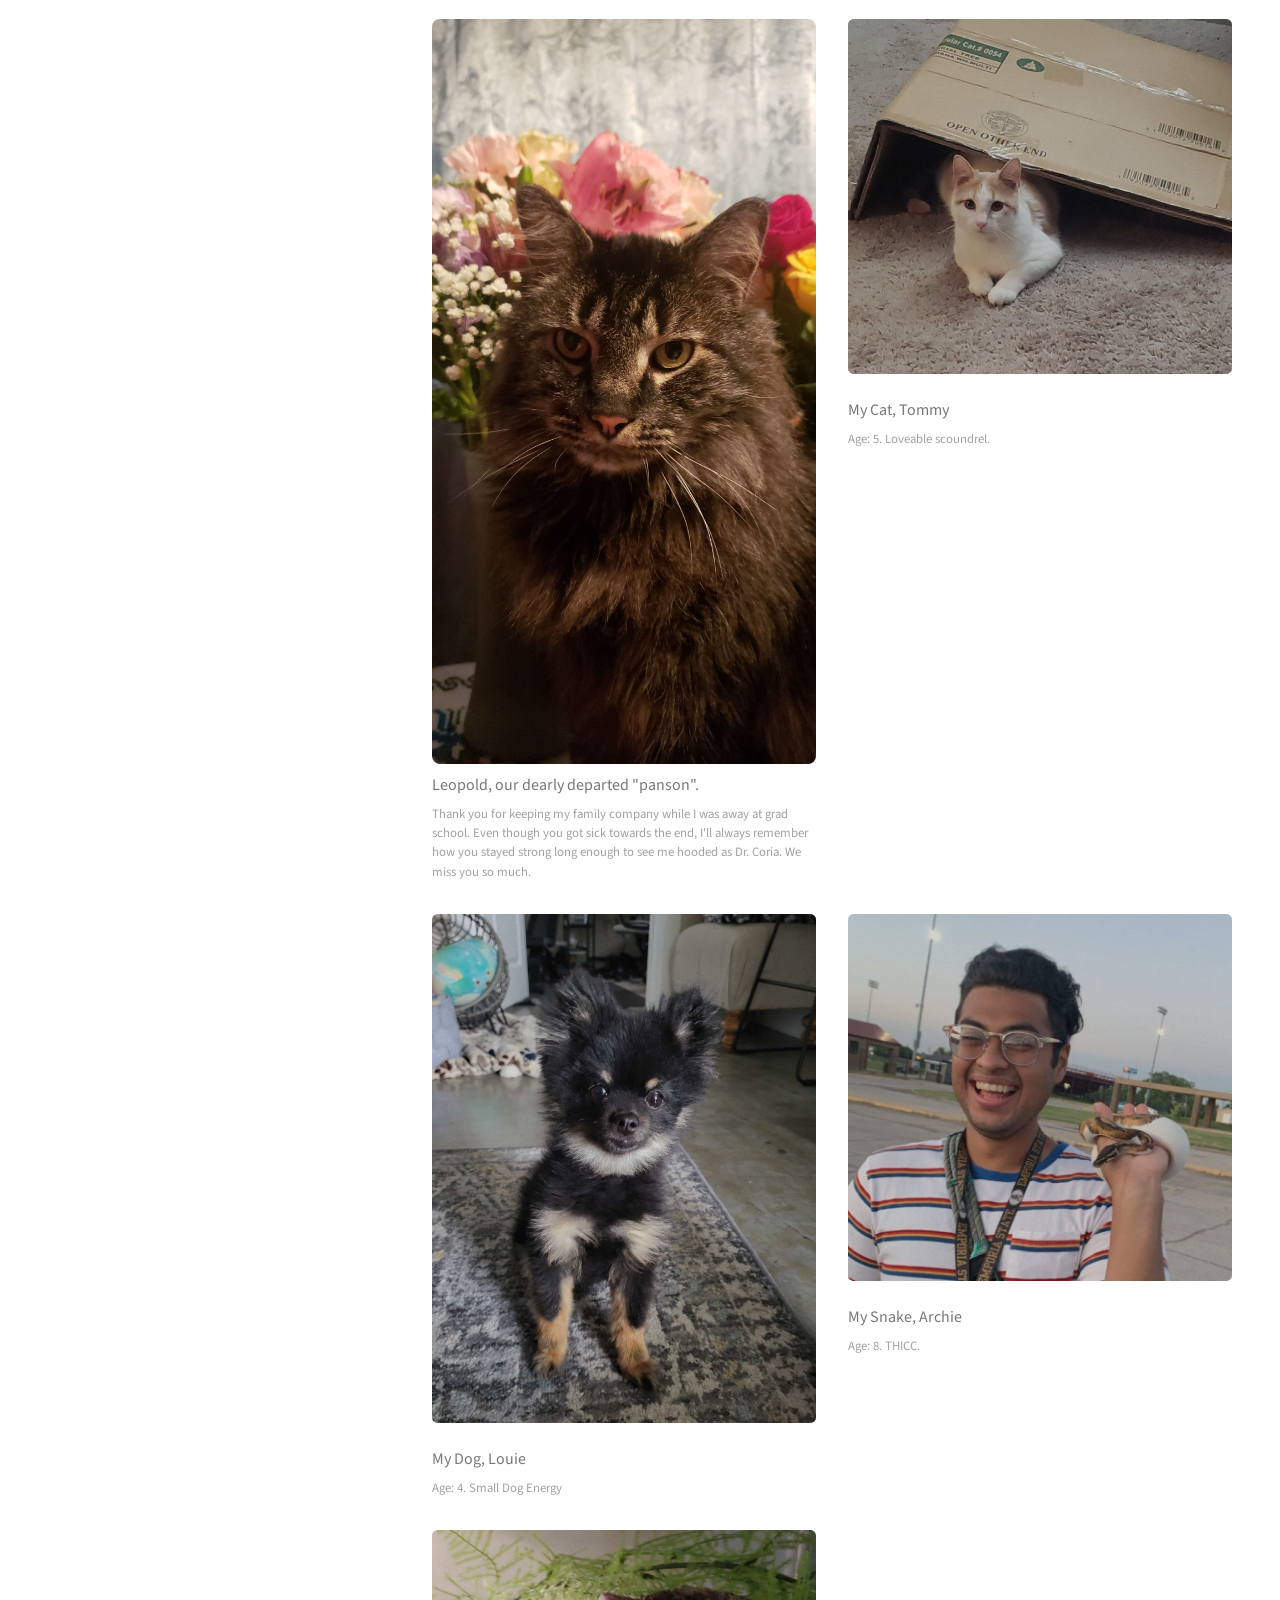
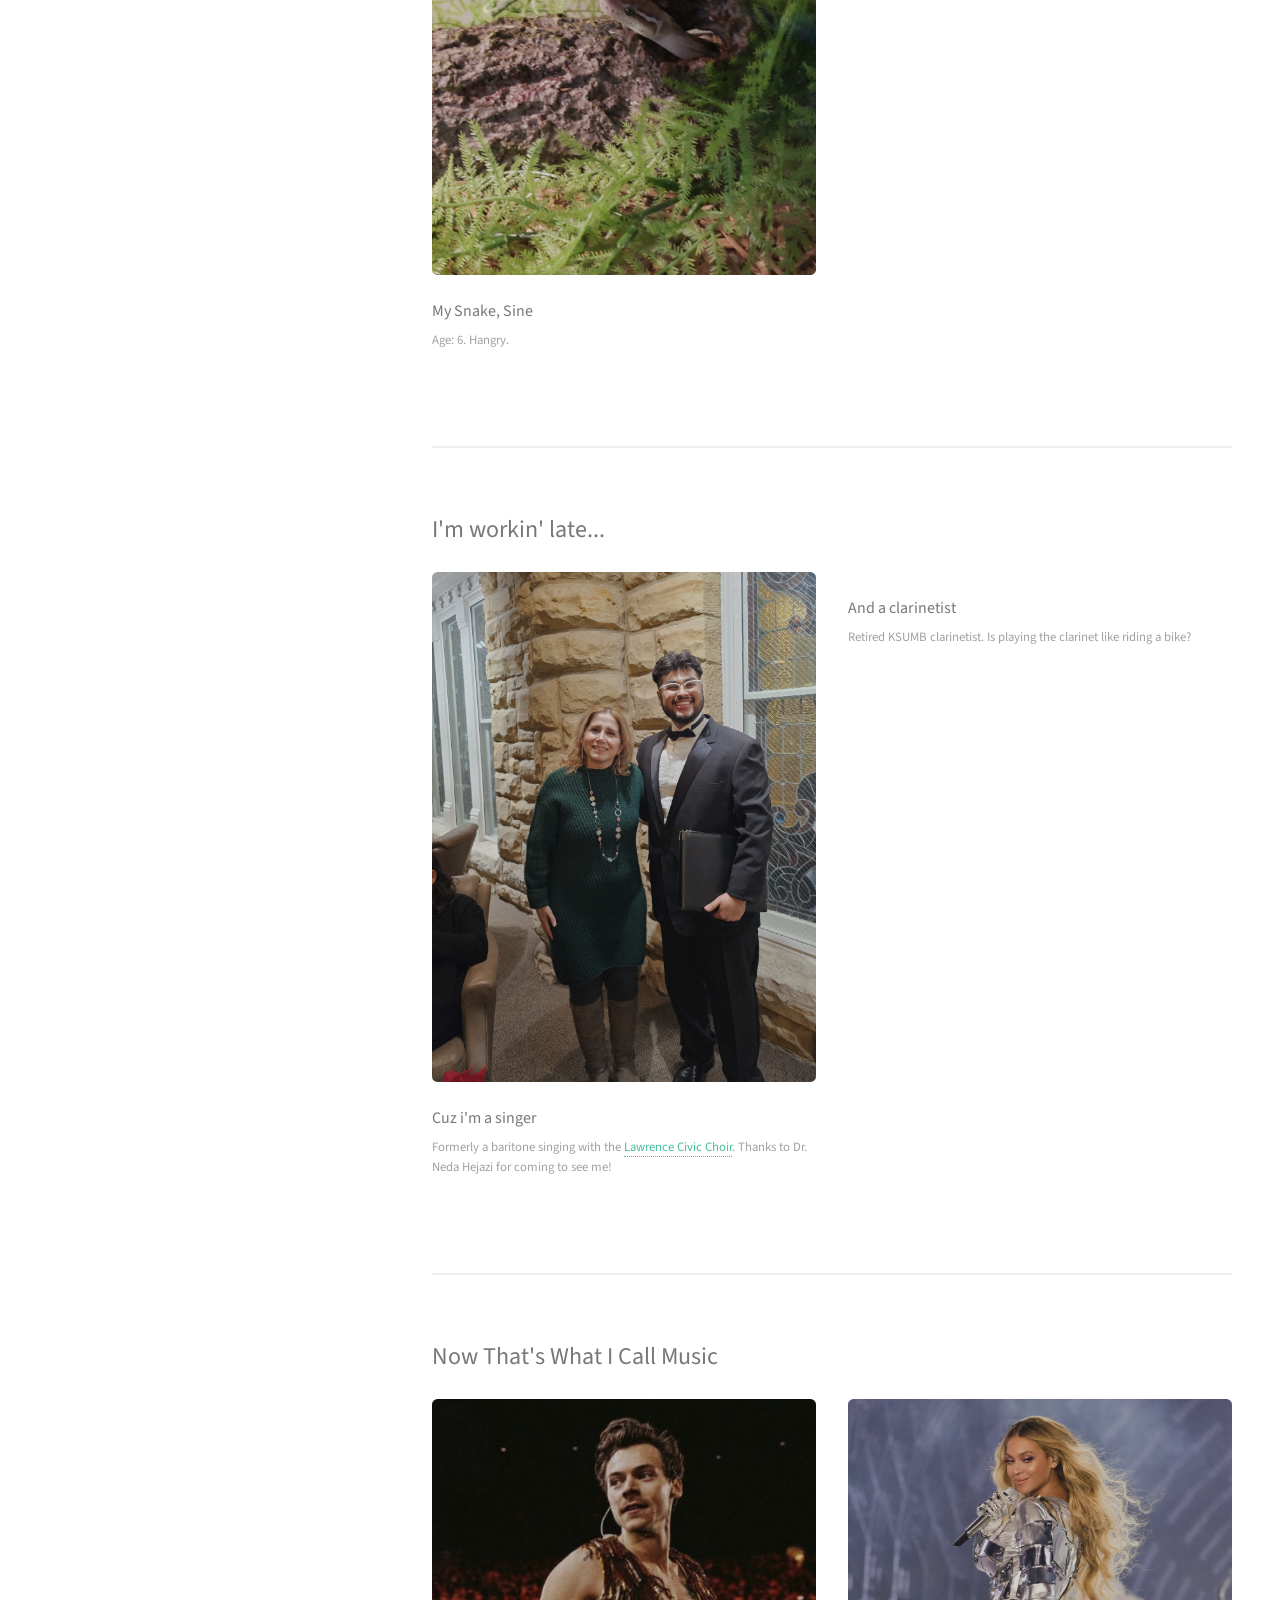
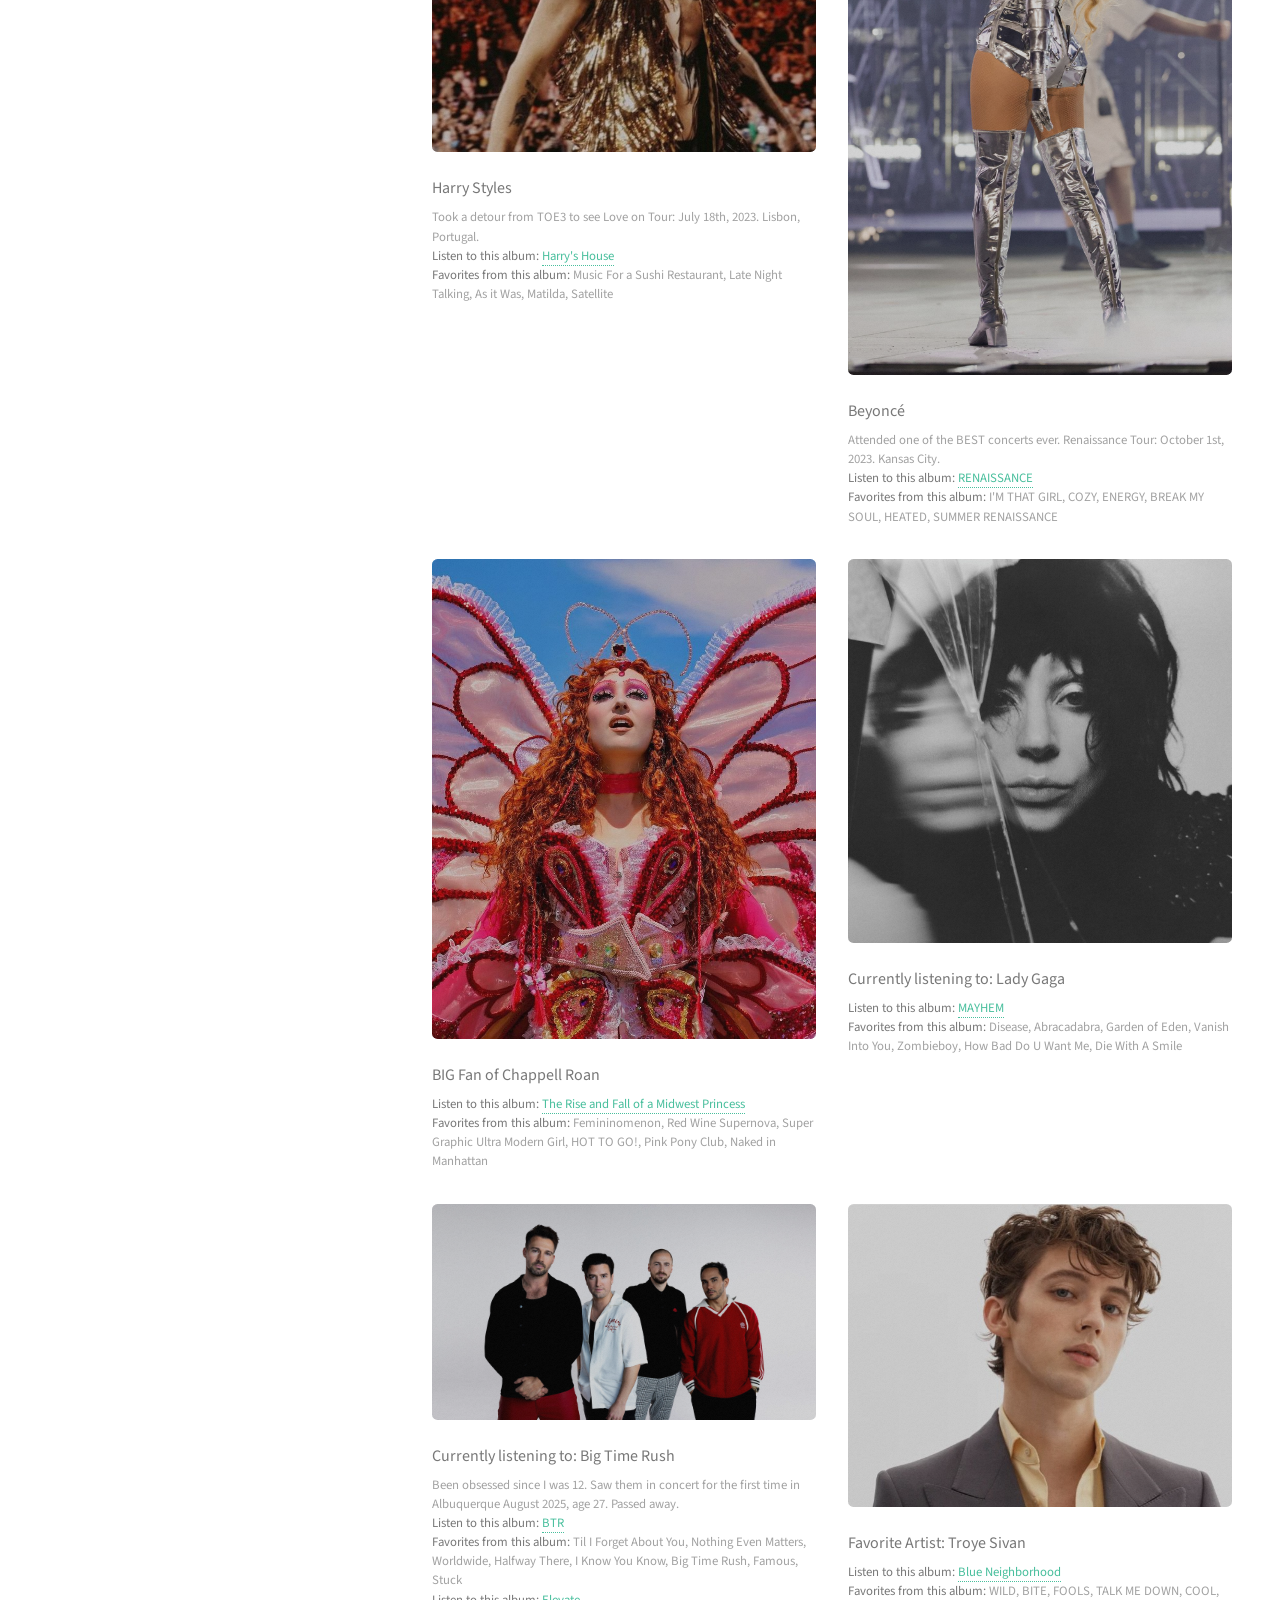
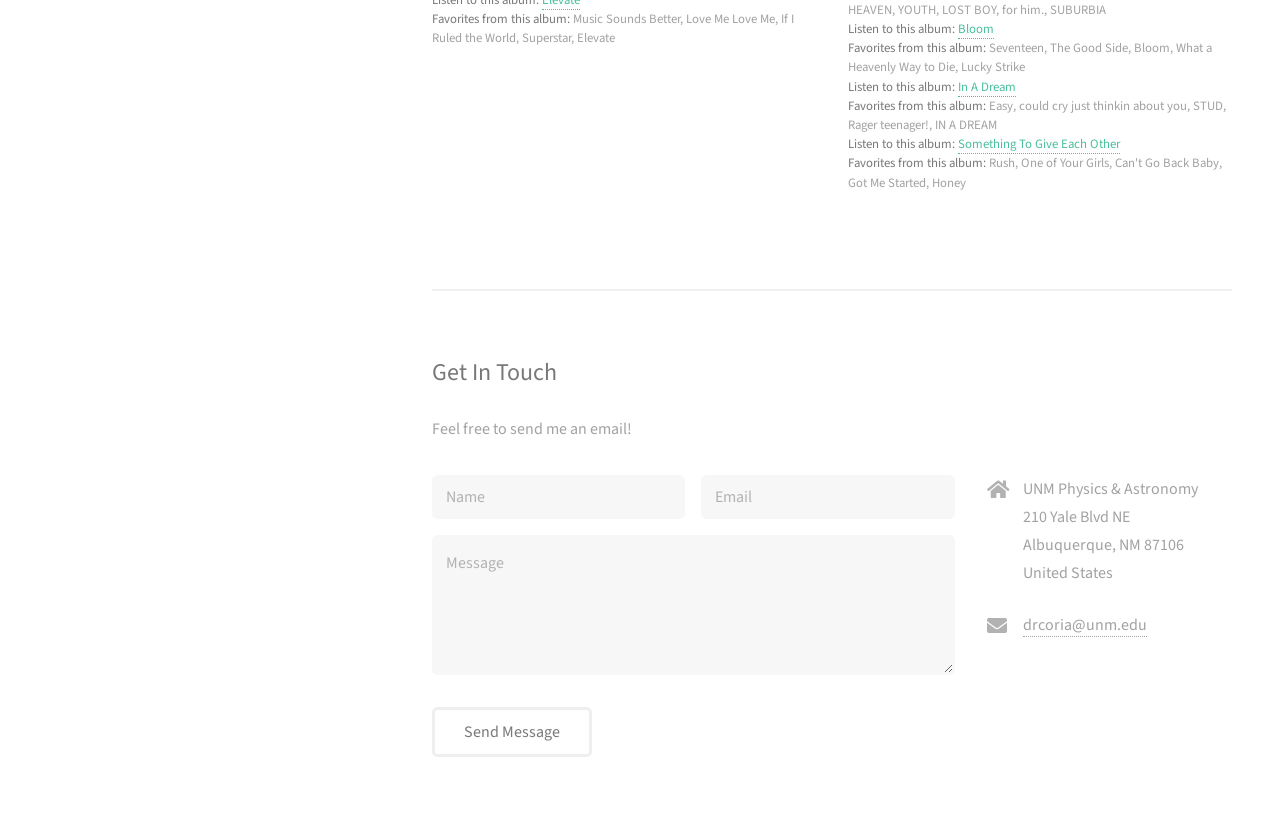
==== commit 1952fdf6: "Update index.html" ====
--- a/index.html
+++ b/index.html
@@ -145,7 +145,7 @@
 								<a href="images/fulls/finding_exoplanets.jpg" class="image fit thumb"><img src="images/thumbs/finding_exoplanets.jpg" alt="" /></a>
 								<h3>Finding Exoplanets with NASA's Universe of Learning</h3>
 								<p>Many exoplanets — worlds beyond our solar system — are very small and faint compared to their bright host stars, making it nearly impossible to spot them directly. Despite this, astronomers have confirmed the existence of <a target="_blank" href="https://science.nasa.gov/exoplanets/discoveries-dashboard/">more than 6,000 exoplanets to date </a>. How have they managed to find and study so many exoplanets? With <a target="_blank" href="https://universe-of-learning.org/contents/products/program-theme-5-finding-exoplanets?Type=resource-guide&page=1">this program guide </a>, participants will learn that:</p>
-								<ul style="font-size: 12px;">
+								<ul style="font-size: 0.8em;">
 									<li>Exoplanets are planets outside our solar system.</li>
 									<li>Most exoplanets are detected indirectly as they pass in front of (transit) their star, revealing some information about their properties.</li>
 									<li>By blocking out the bright starlight, telescopes have been used to capture photographs of a handful of exoplanet systems.</li>
@@ -694,3 +694,4 @@
 
 
 
+
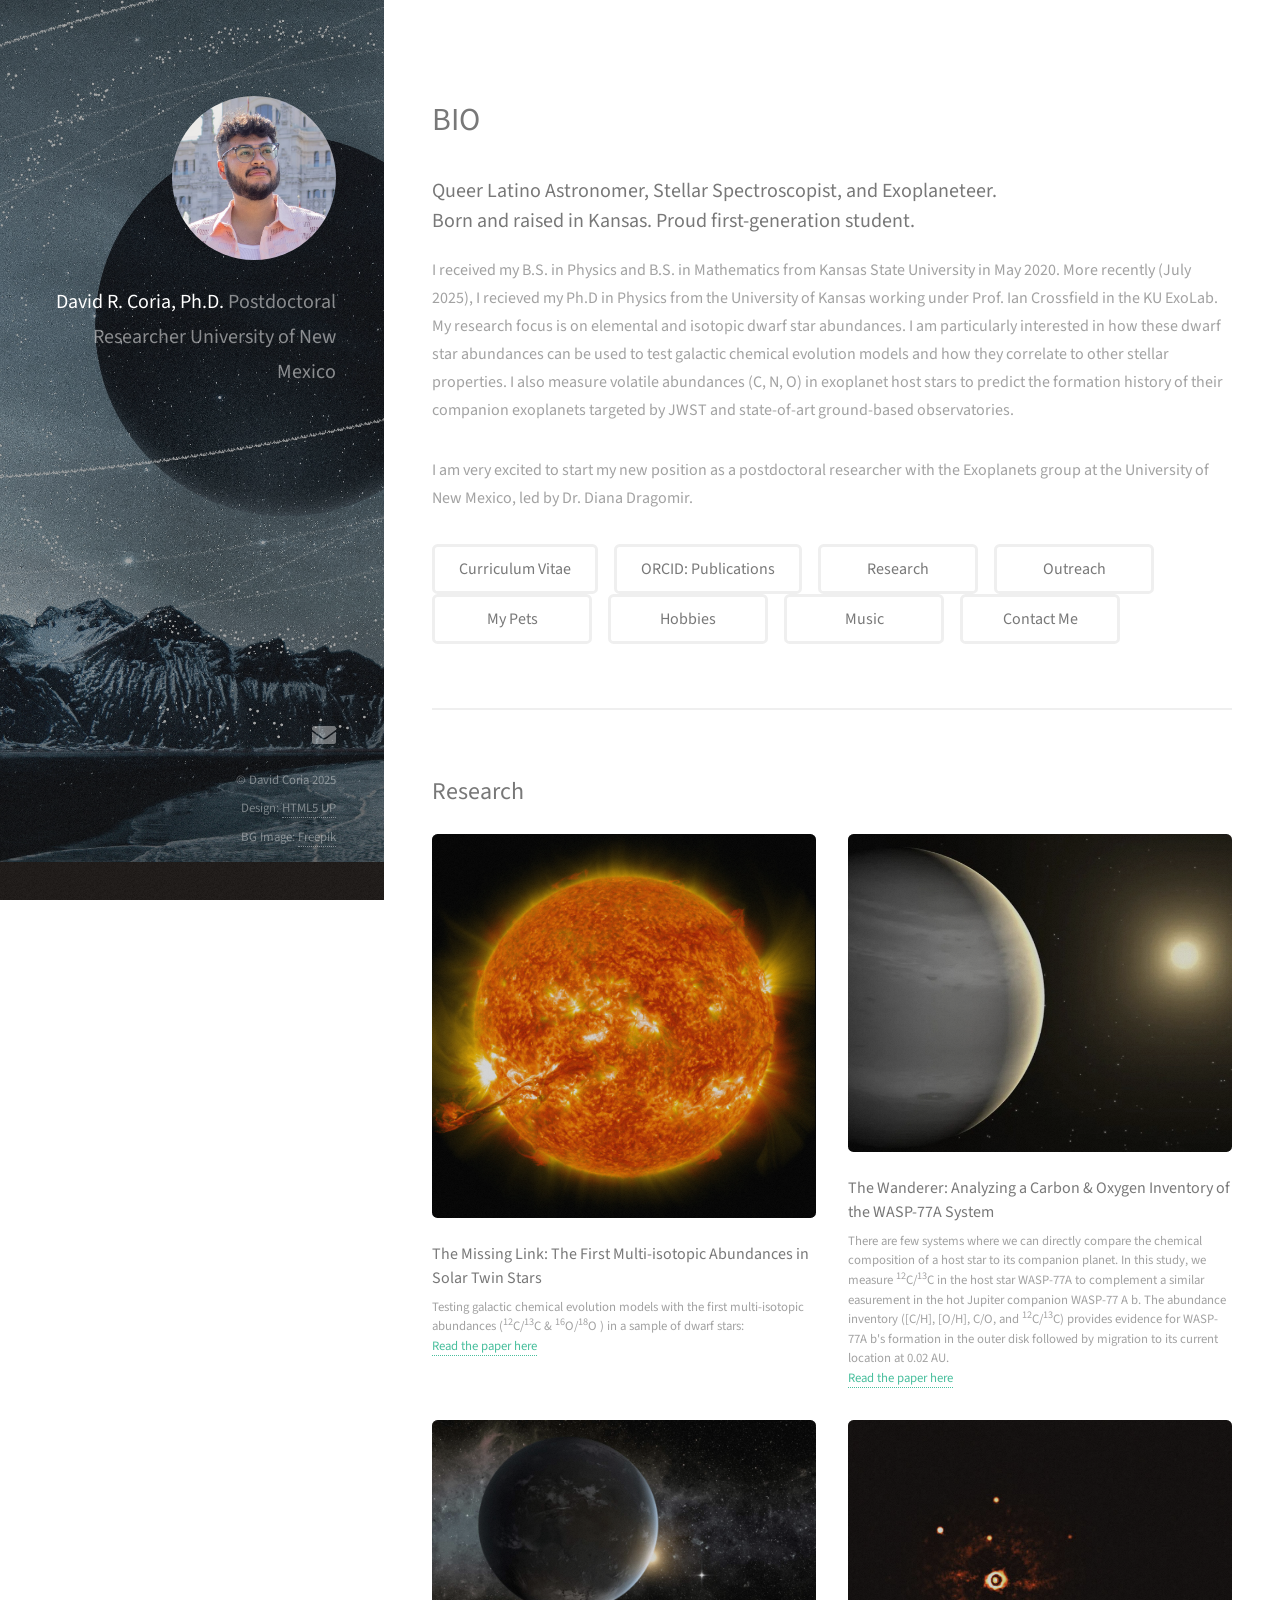
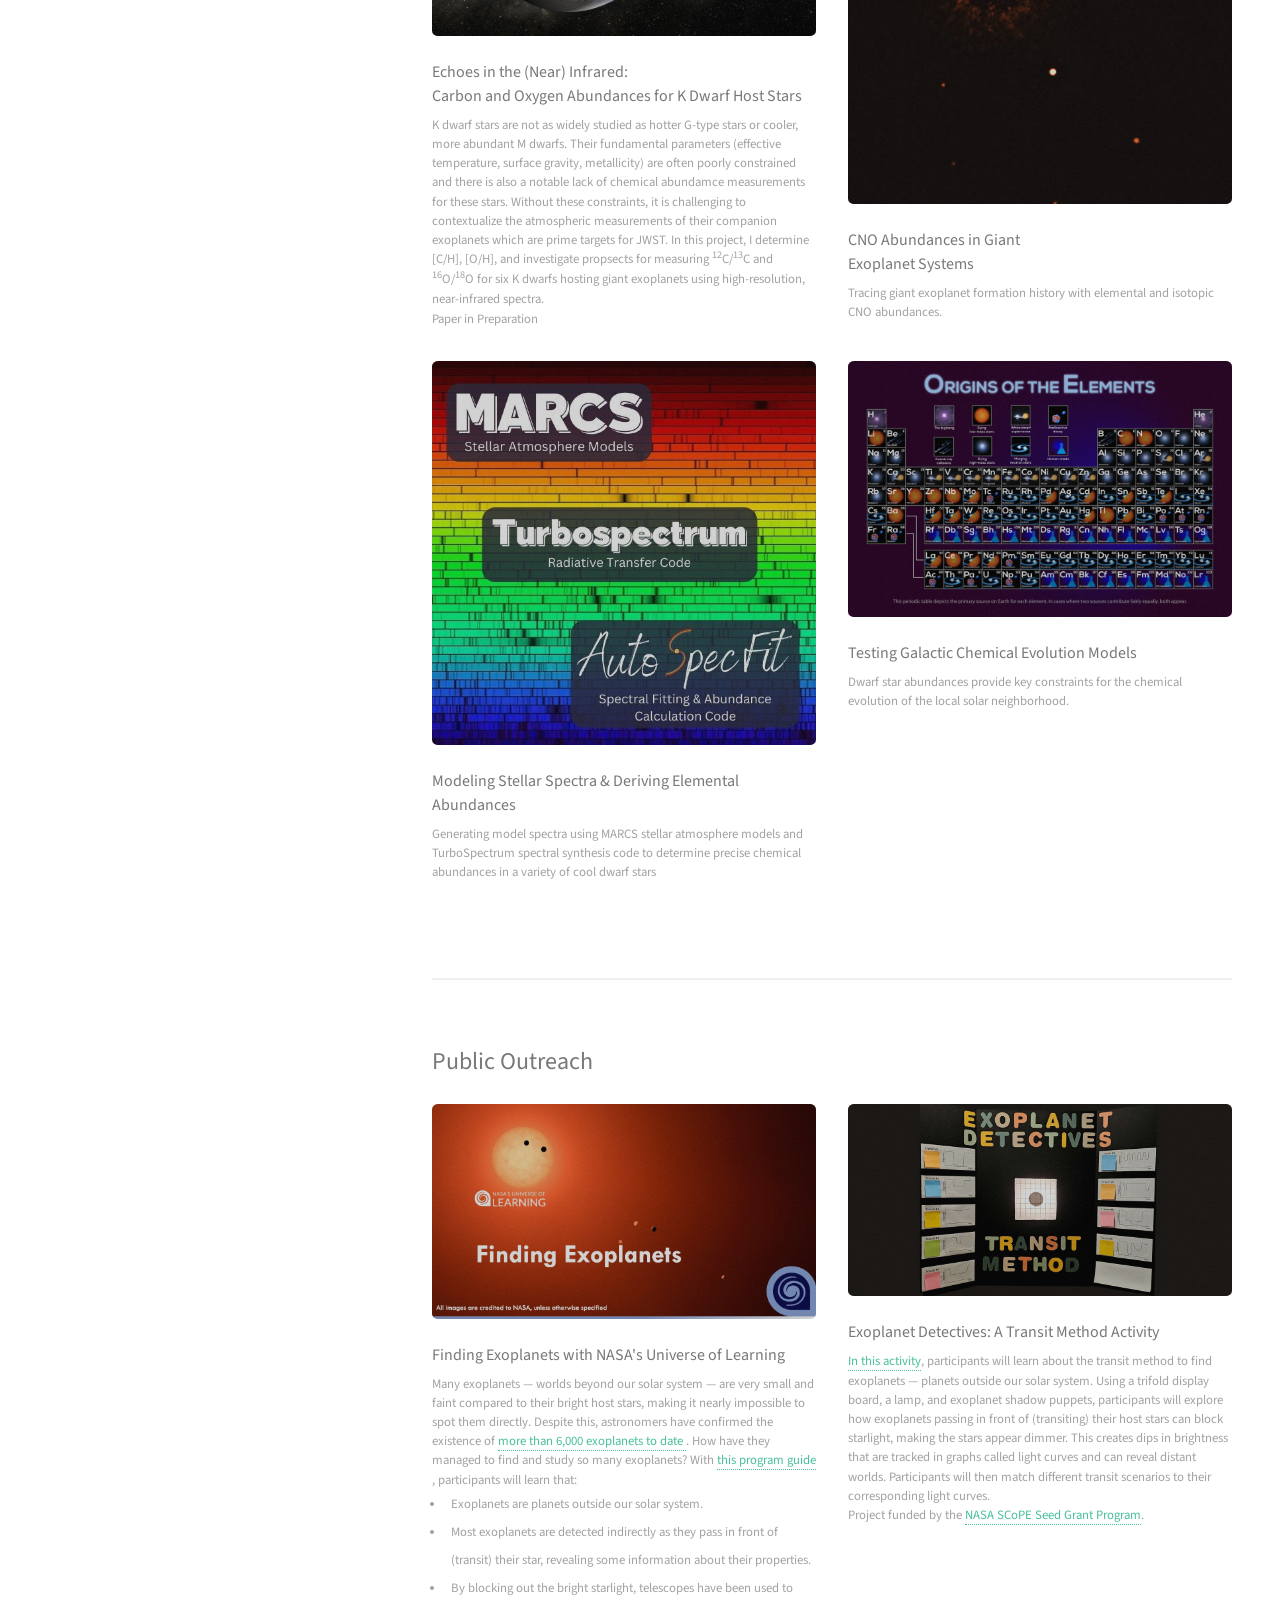
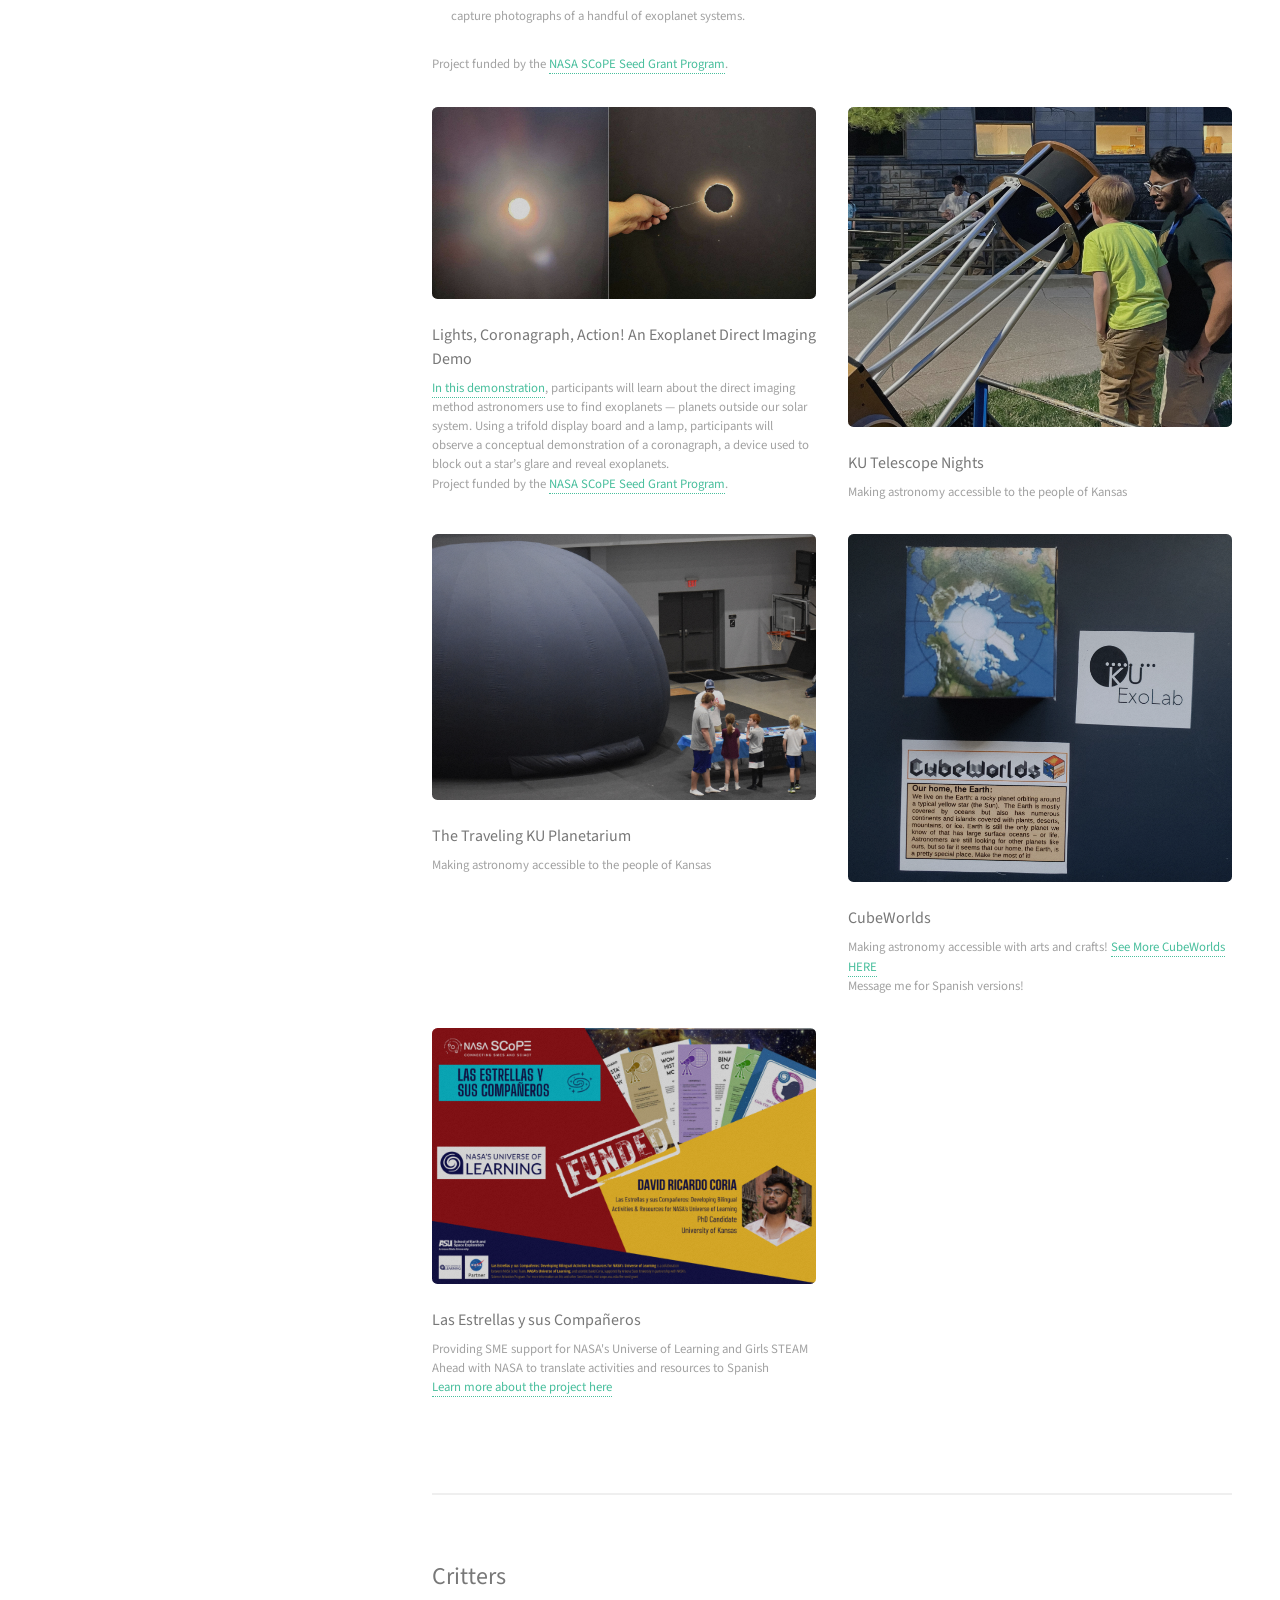
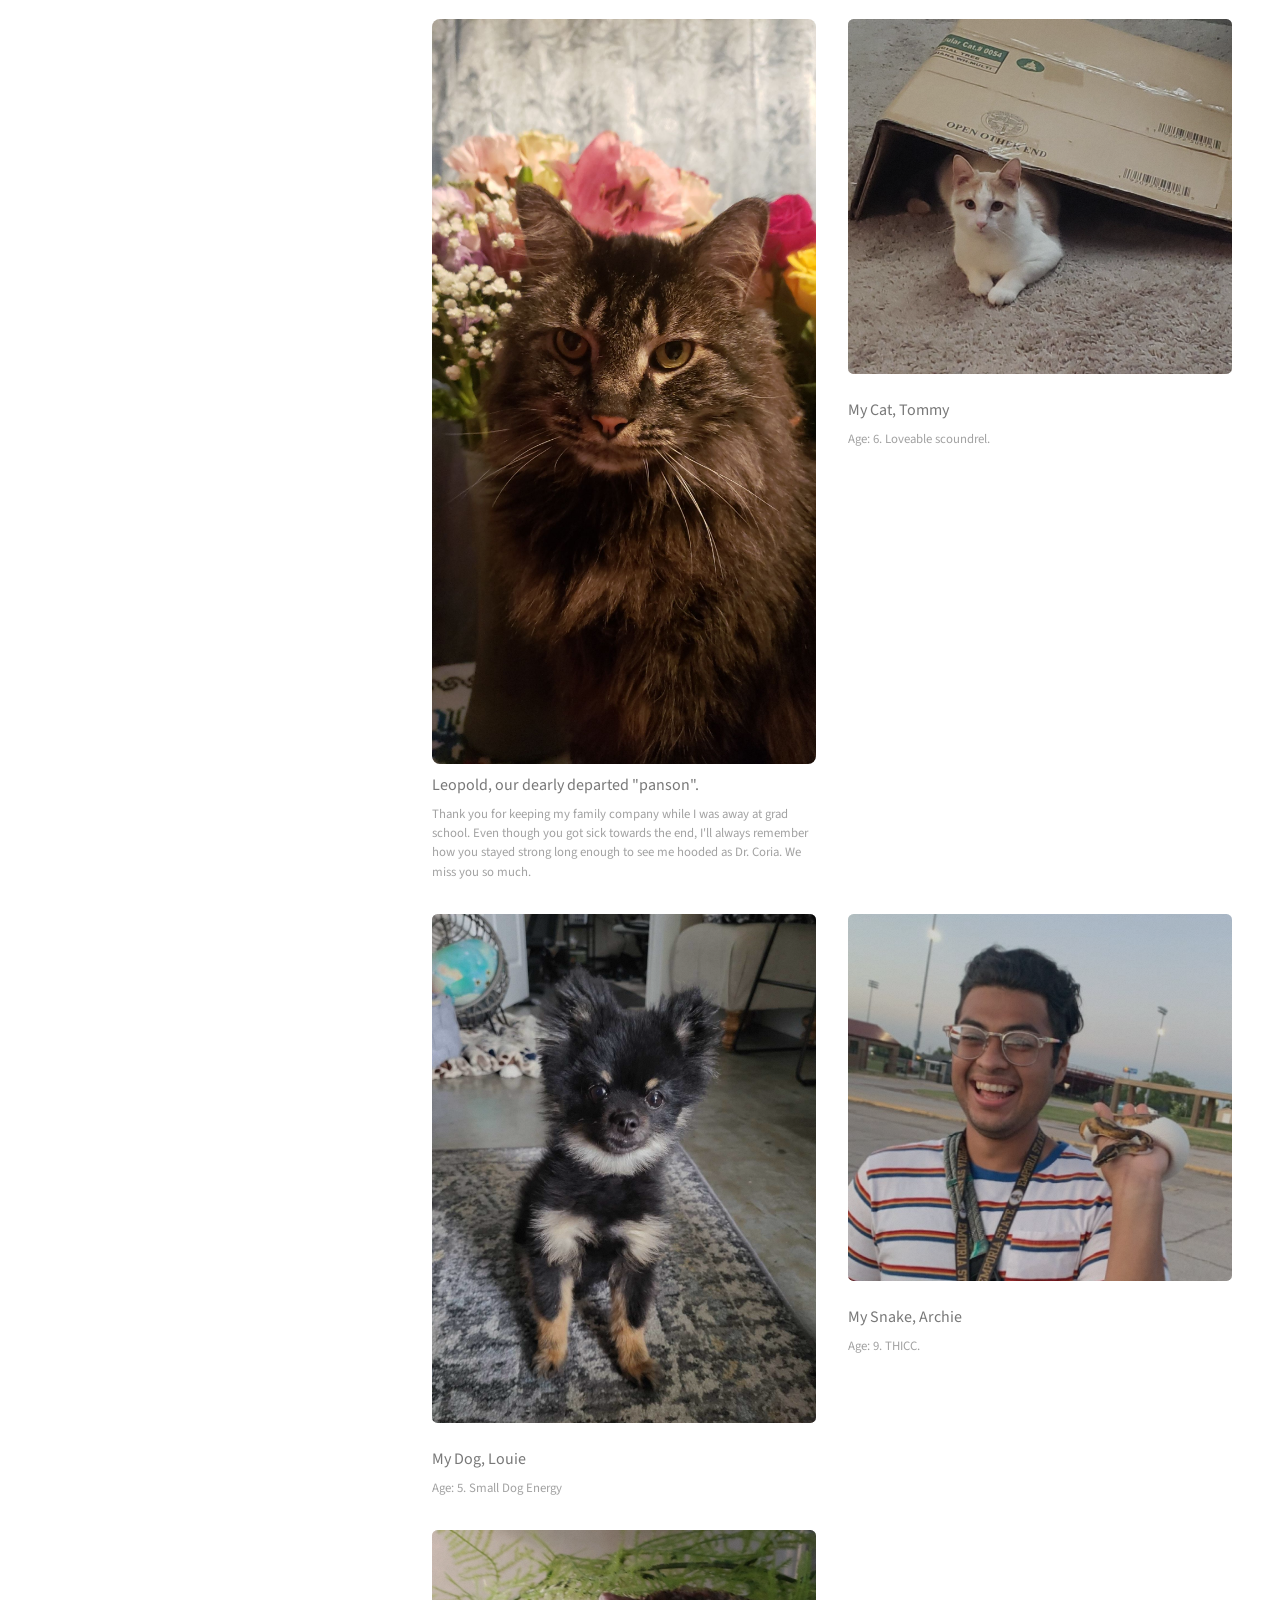
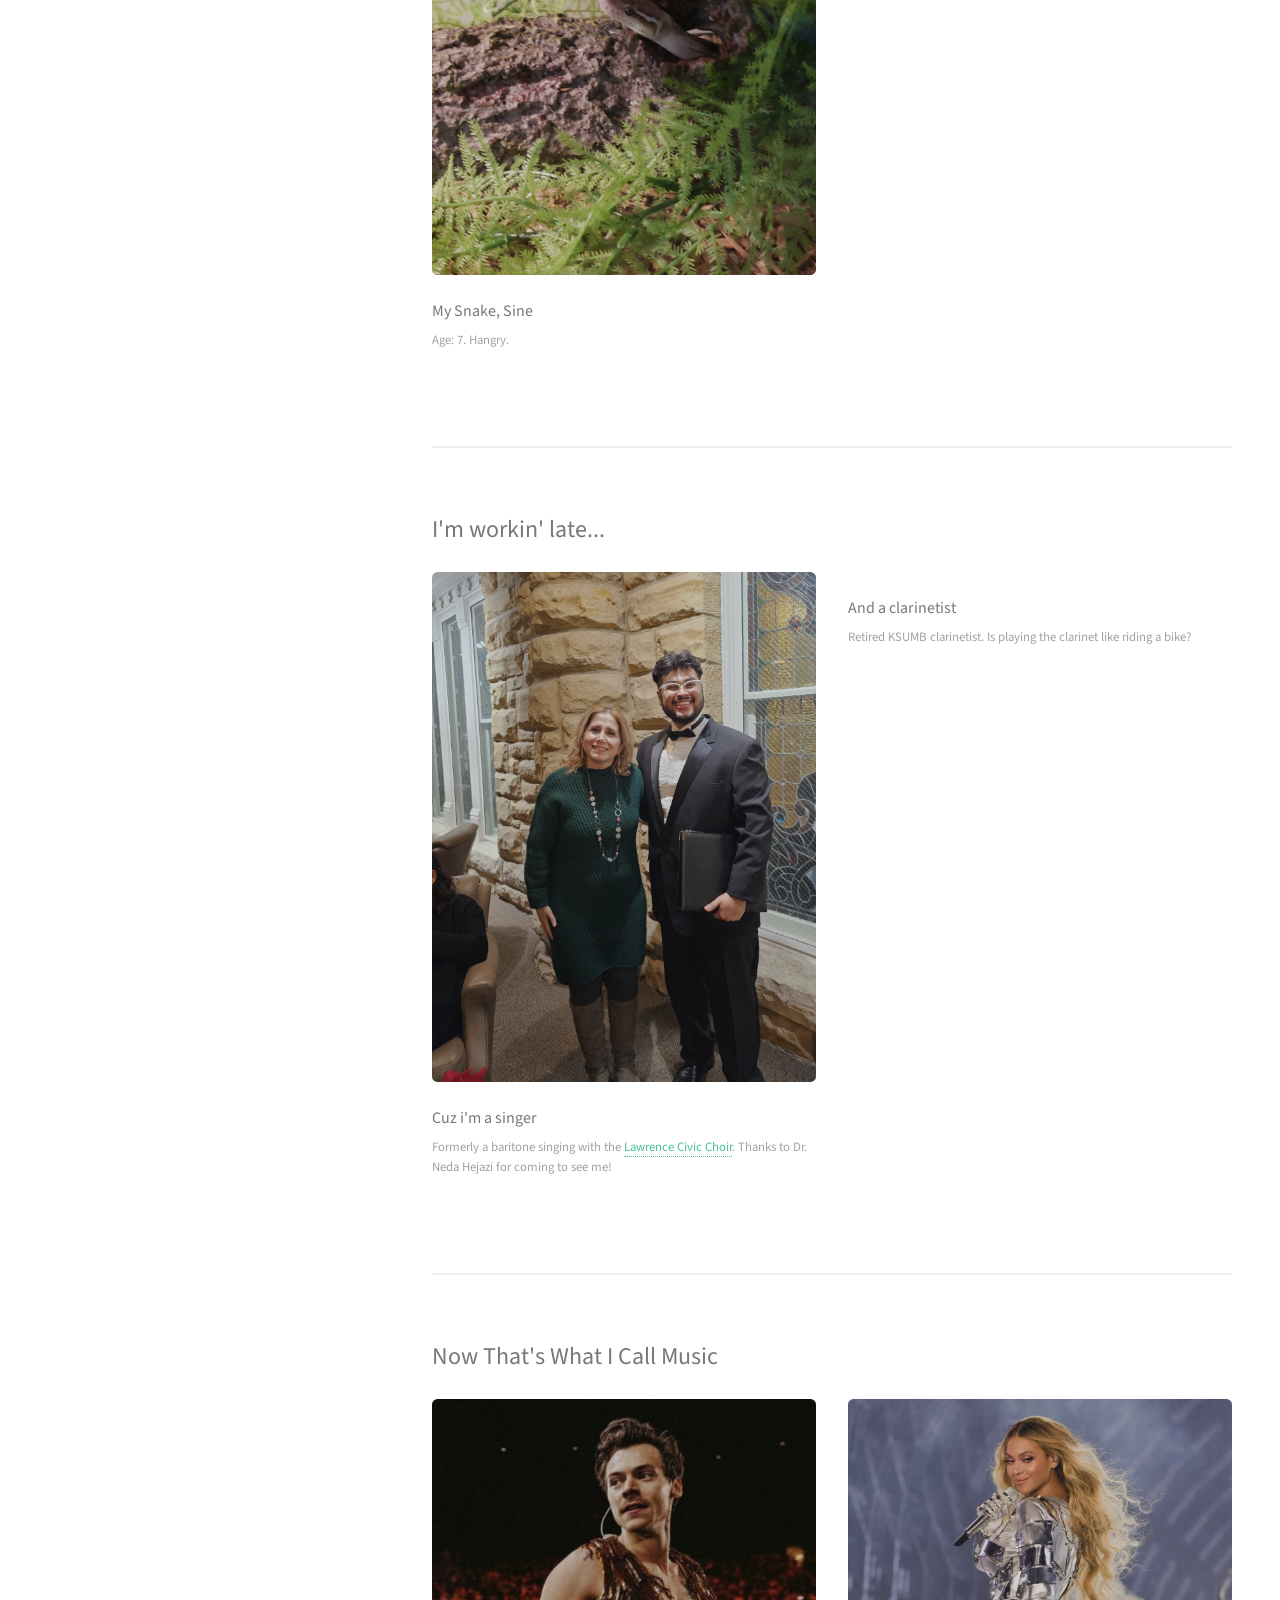
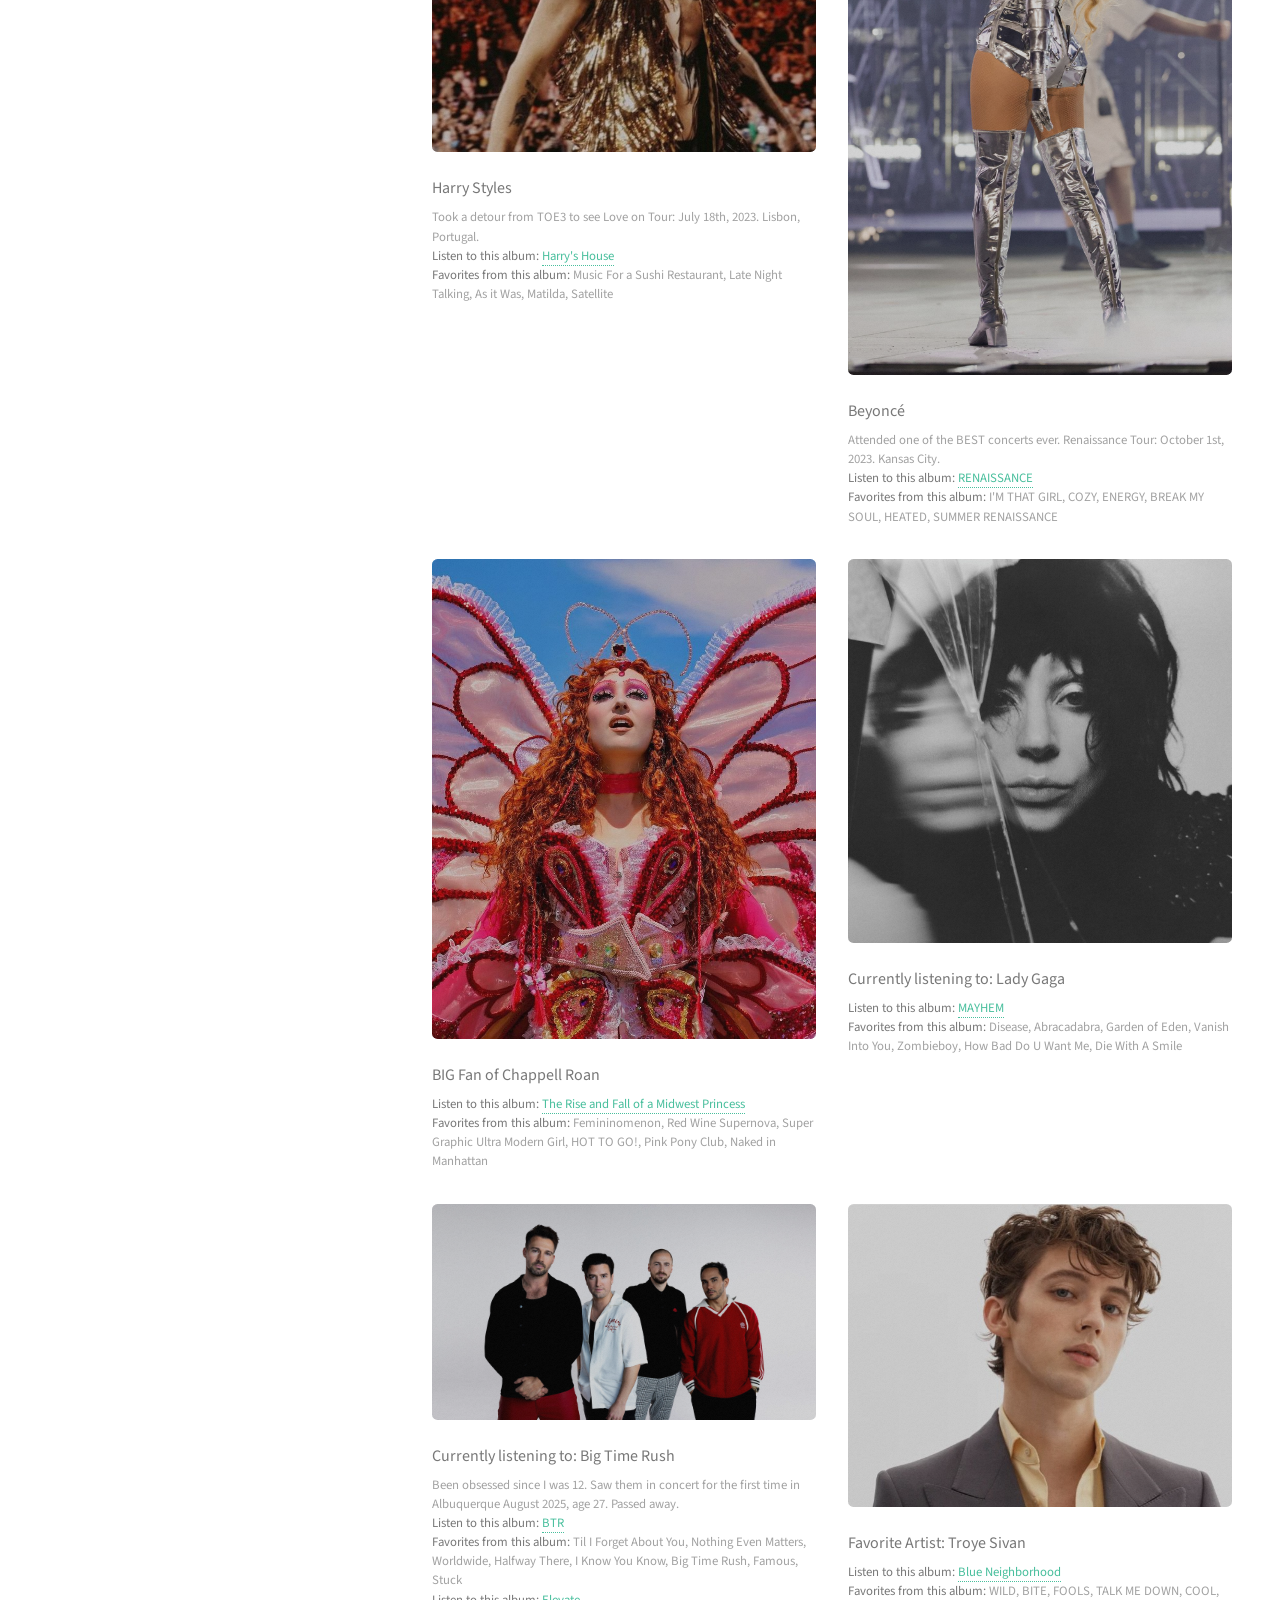
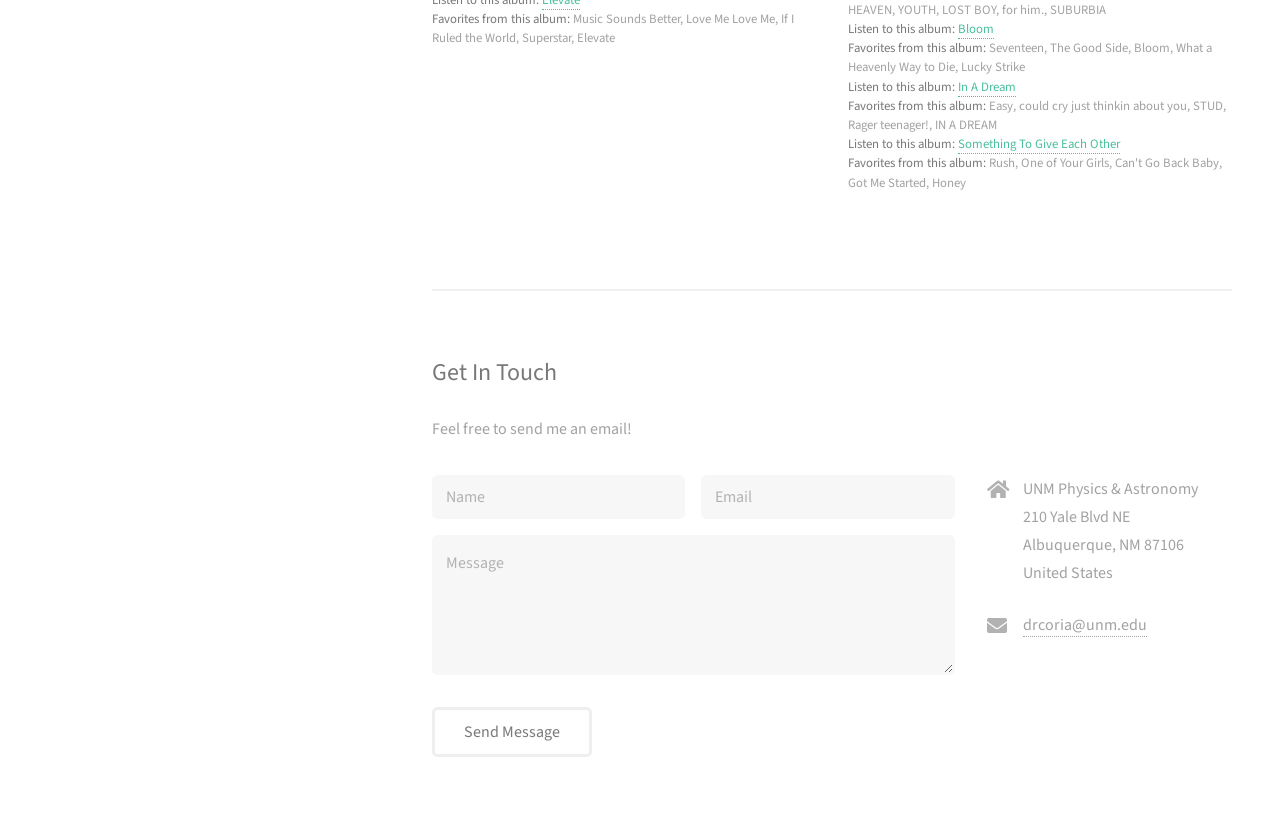
==== commit 54e2f121: "Update index.html" ====
--- a/index.html
+++ b/index.html
@@ -197,22 +197,22 @@
 							<article class="col-6 col-12-xsmall work-item">
 								<a href="images/fulls/08.jpg" class="image fit thumb"><img src="images/thumbs/08.jpg" alt="" /></a>
 								<h3>My Cat, Tommy</h3>
-								<p>Age: 5. Loveable scoundrel. </p>
+								<p>Age: 6. Loveable scoundrel. </p>
 							</article>
 							<article class="col-6 col-12-xsmall work-item">
 								<a href="images/fulls/09.jpg" class="image fit thumb"><img src="images/thumbs/09.jpg" alt="" /></a>
 								<h3>My Dog, Louie</h3>
-								<p>Age: 4. Small Dog Energy</p>
+								<p>Age: 5. Small Dog Energy</p>
 							</article>
 							<article class="col-6 col-12-xsmall work-item">
 								<a href="images/fulls/10.jpg" class="image fit thumb"><img src="images/thumbs/10.jpg" alt="" /></a>
 								<h3>My Snake, Archie</h3>
-								<p>Age: 8. THICC. </p>
+								<p>Age: 9. THICC. </p>
 							</article>
 							<article class="col-6 col-12-xsmall work-item">
 								<a href="images/fulls/11.jpg" class="image fit thumb"><img src="images/thumbs/11.jpg" alt="" /></a>
 								<h3>My Snake, Sine</h3>
-								<p>Age: 6. Hangry. </p>
+								<p>Age: 7. Hangry. </p>
 							</article>
 						</div>
 						<div id="gallery1" class="modal" onclick="closeGallery(this)">
@@ -695,3 +695,4 @@
 
 
 
+
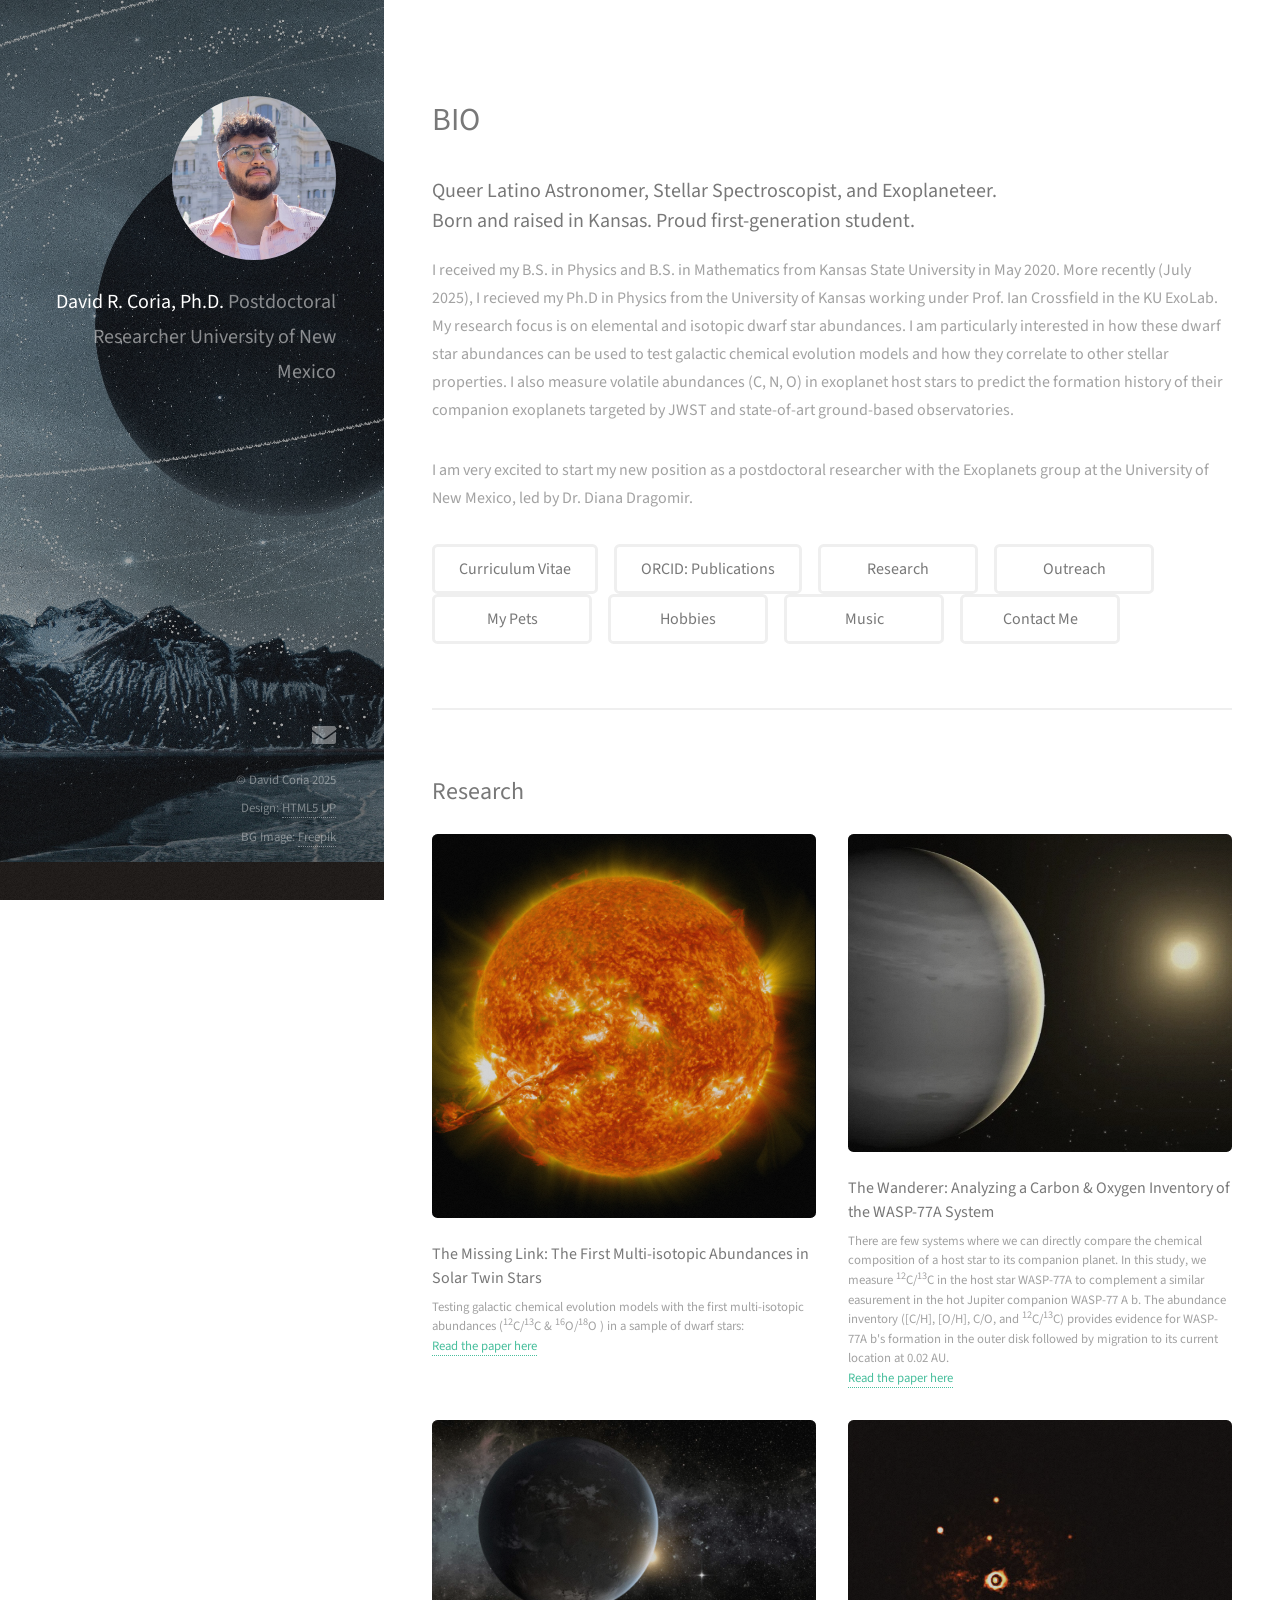
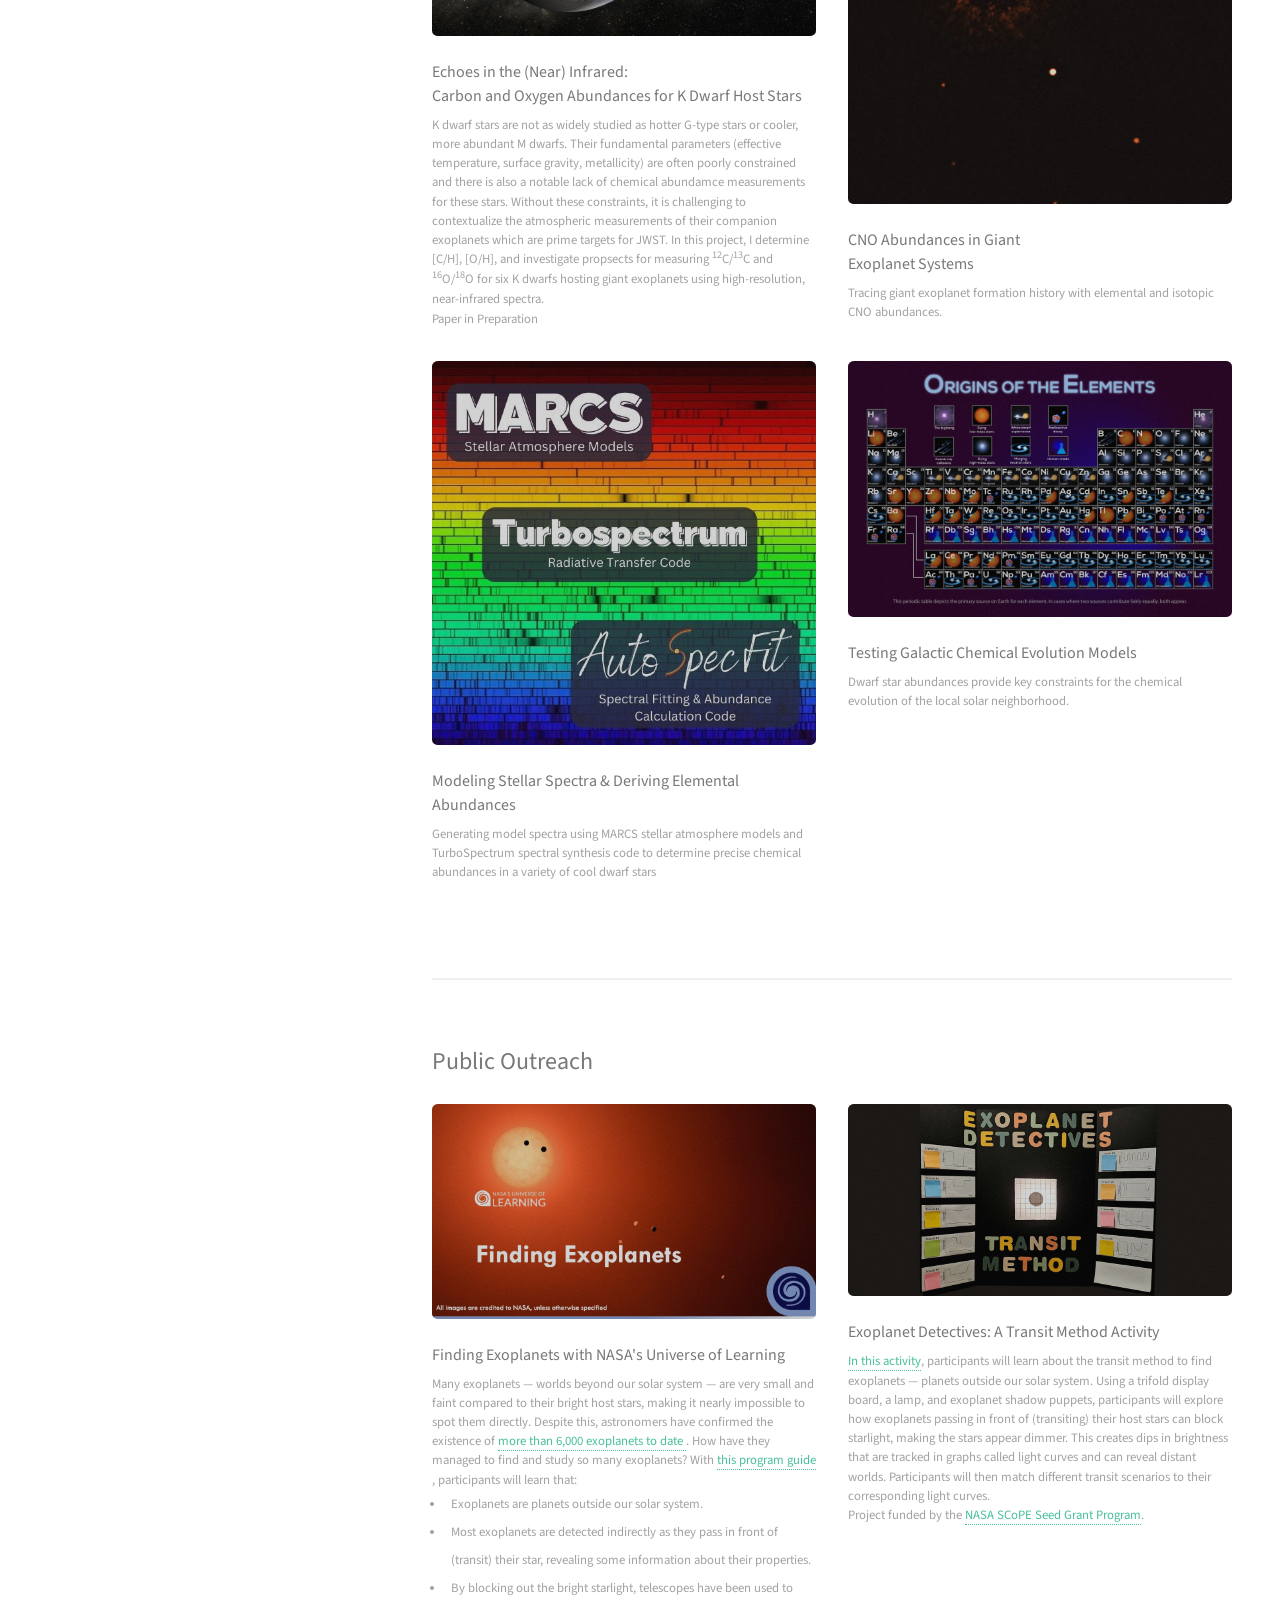
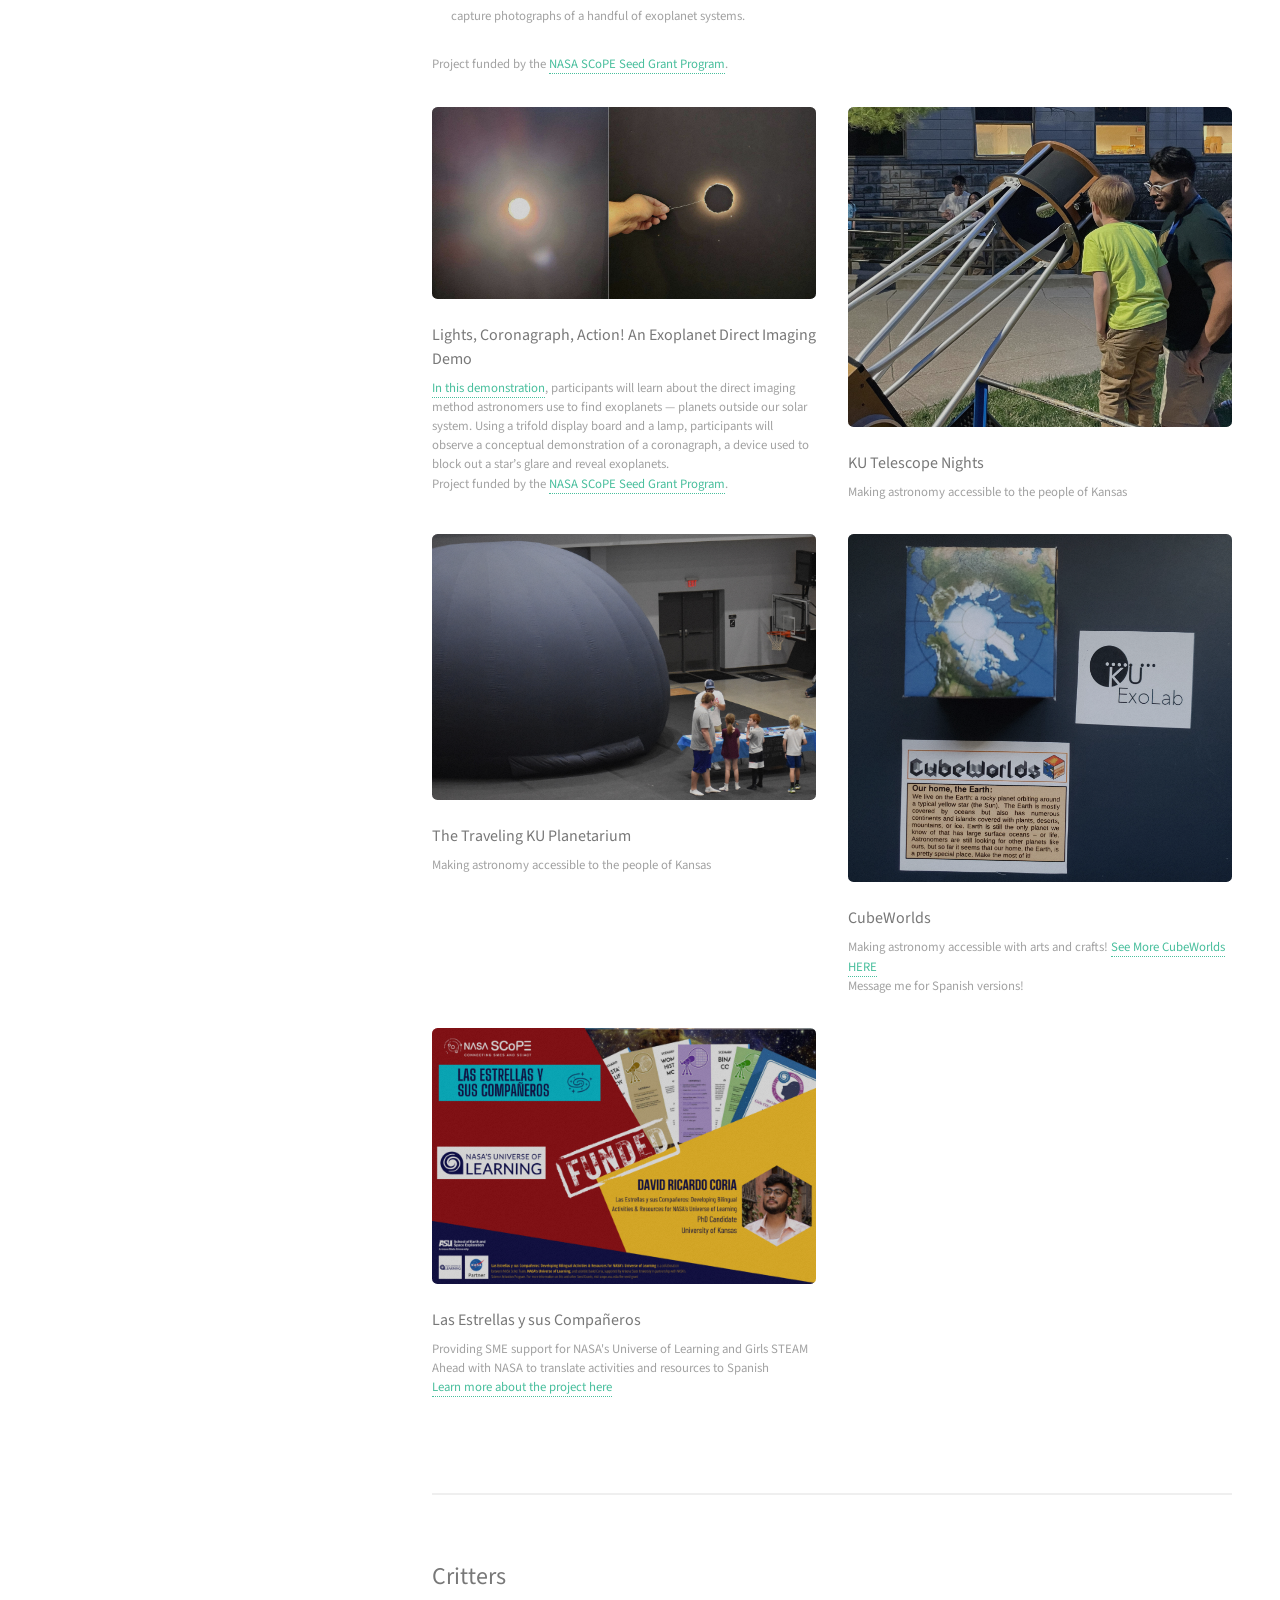
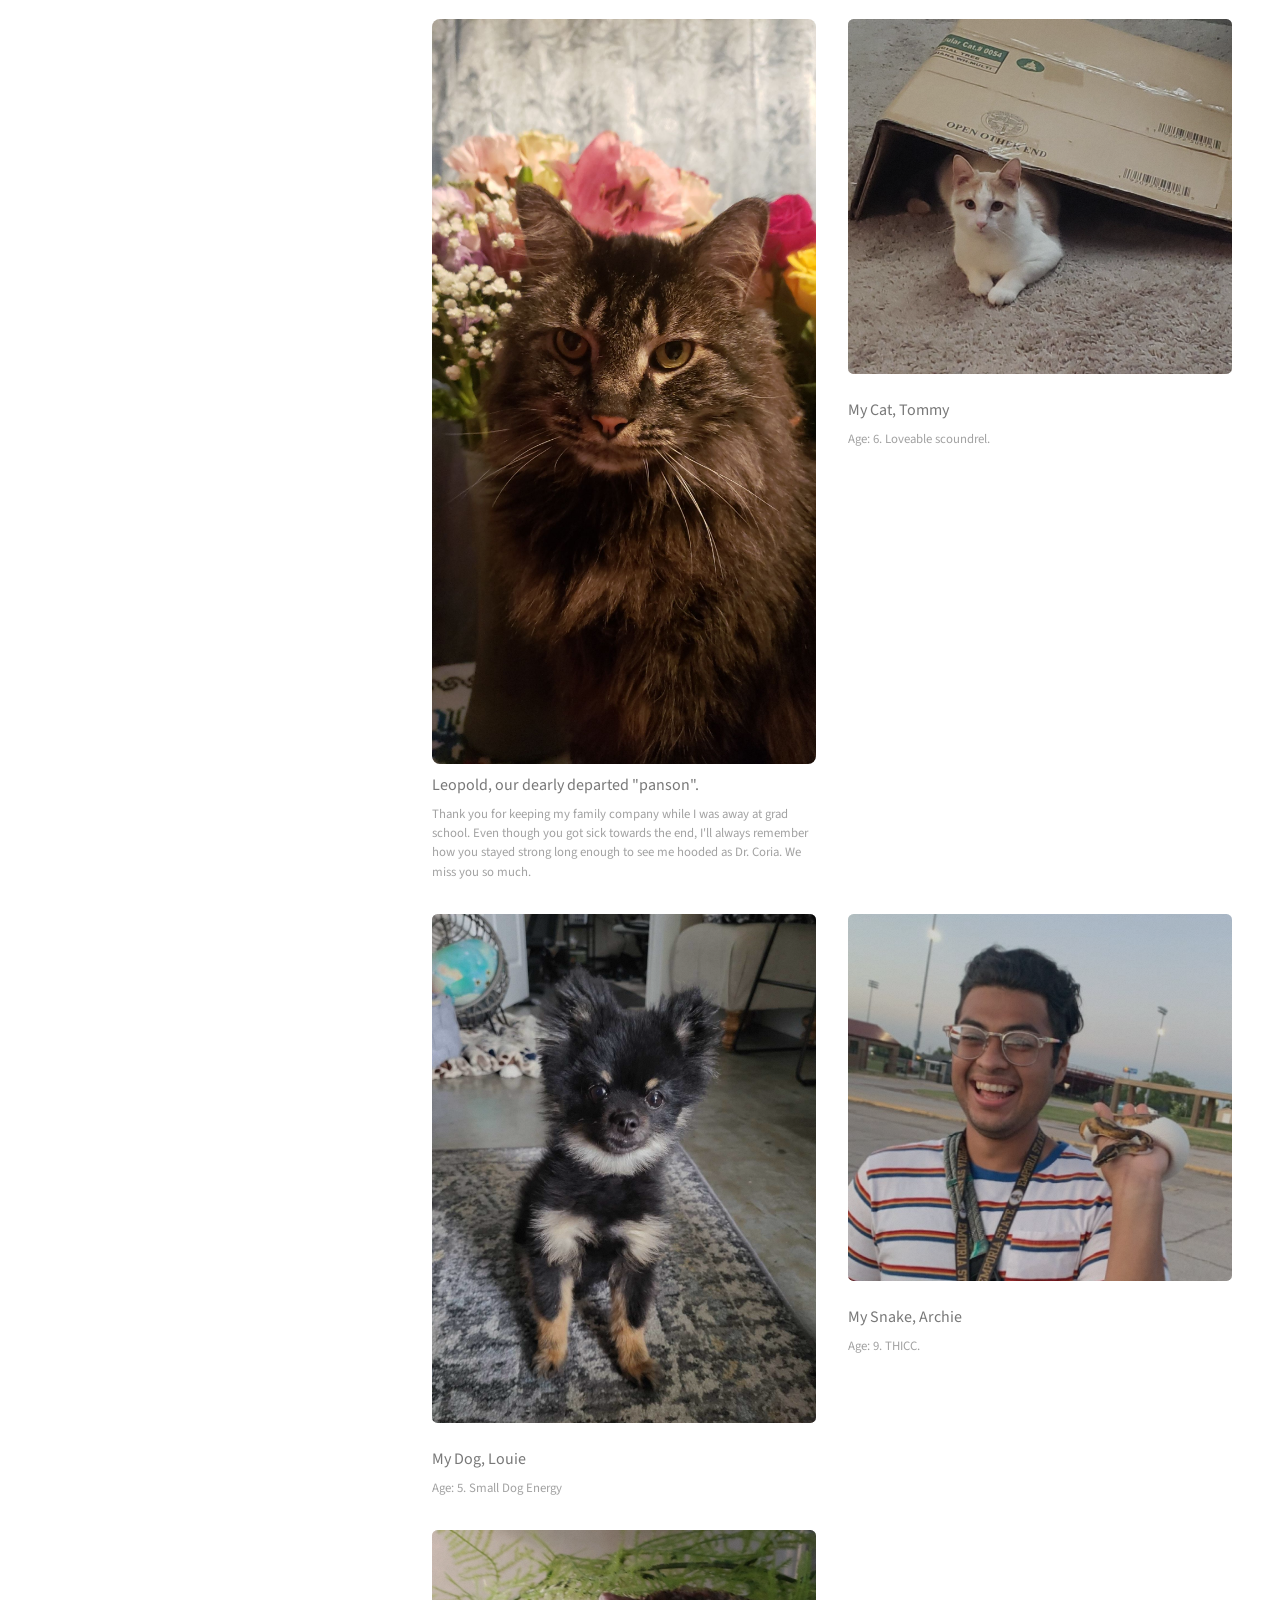
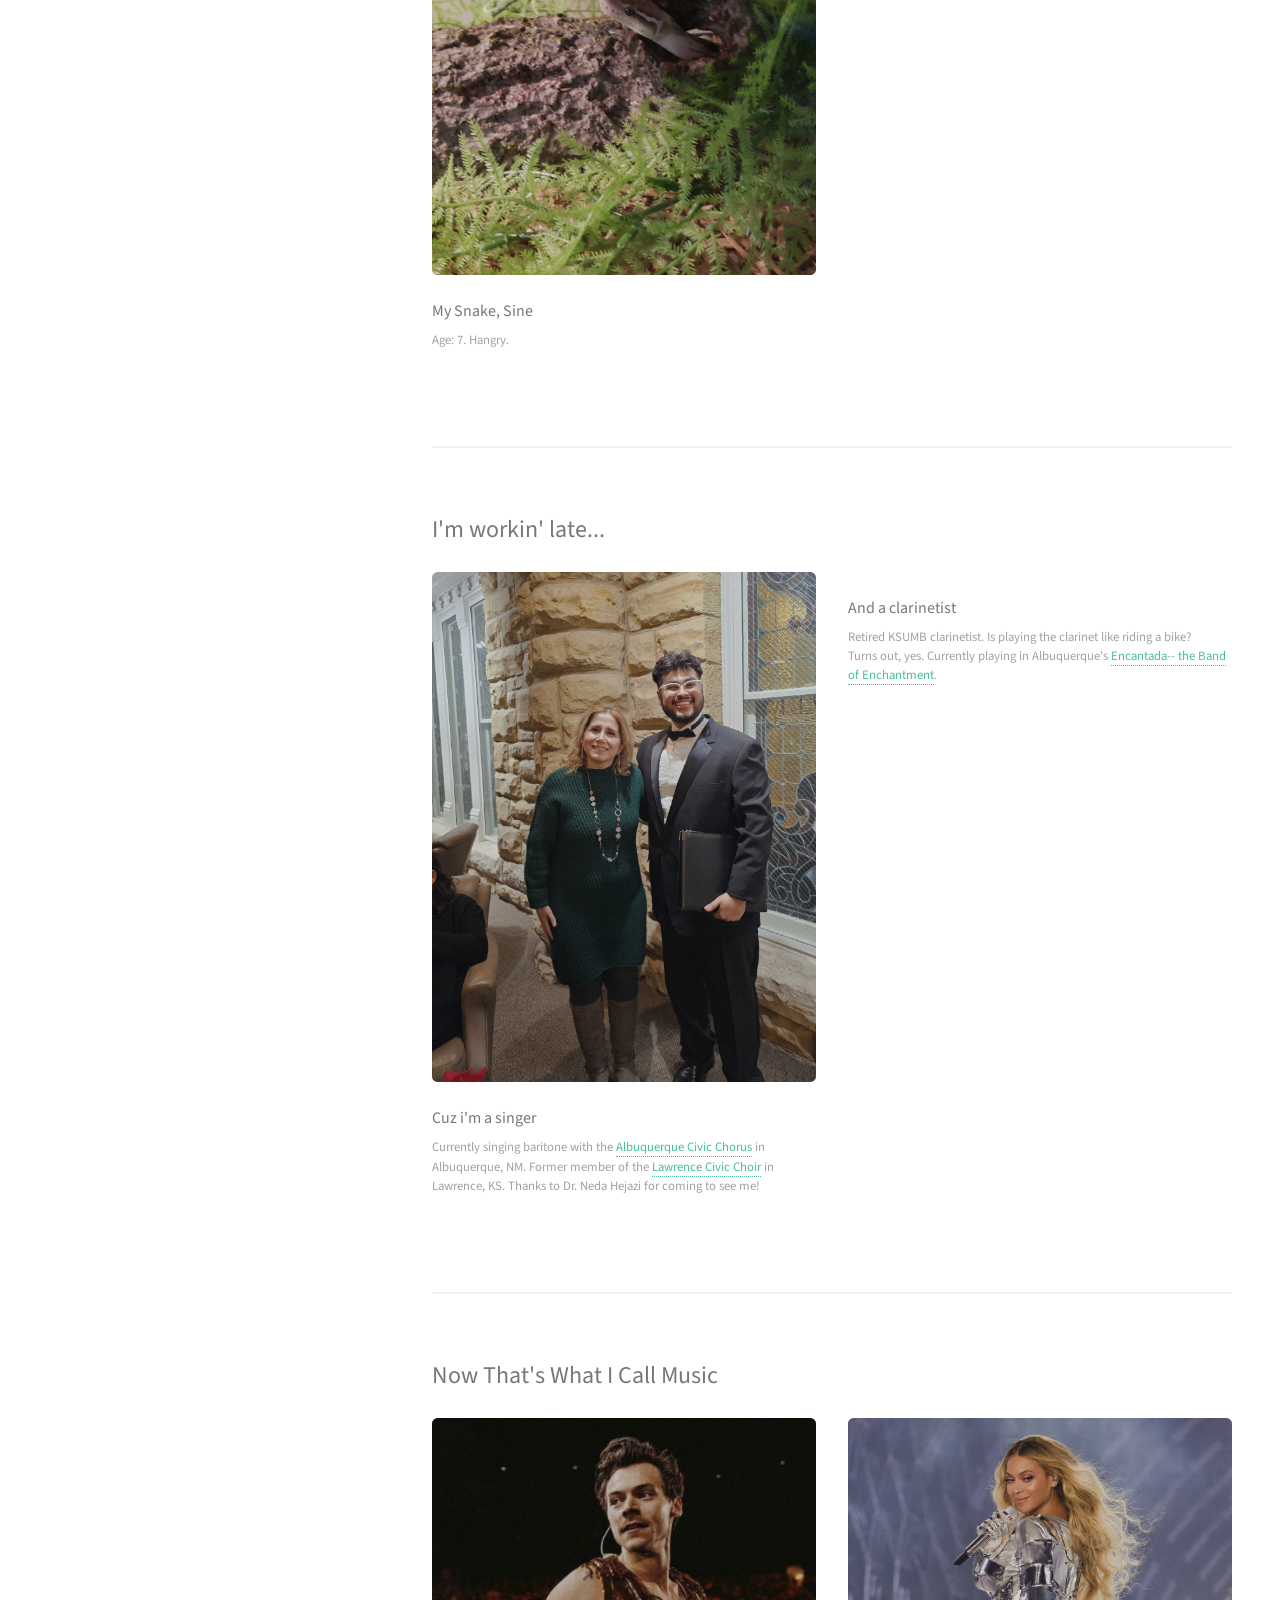
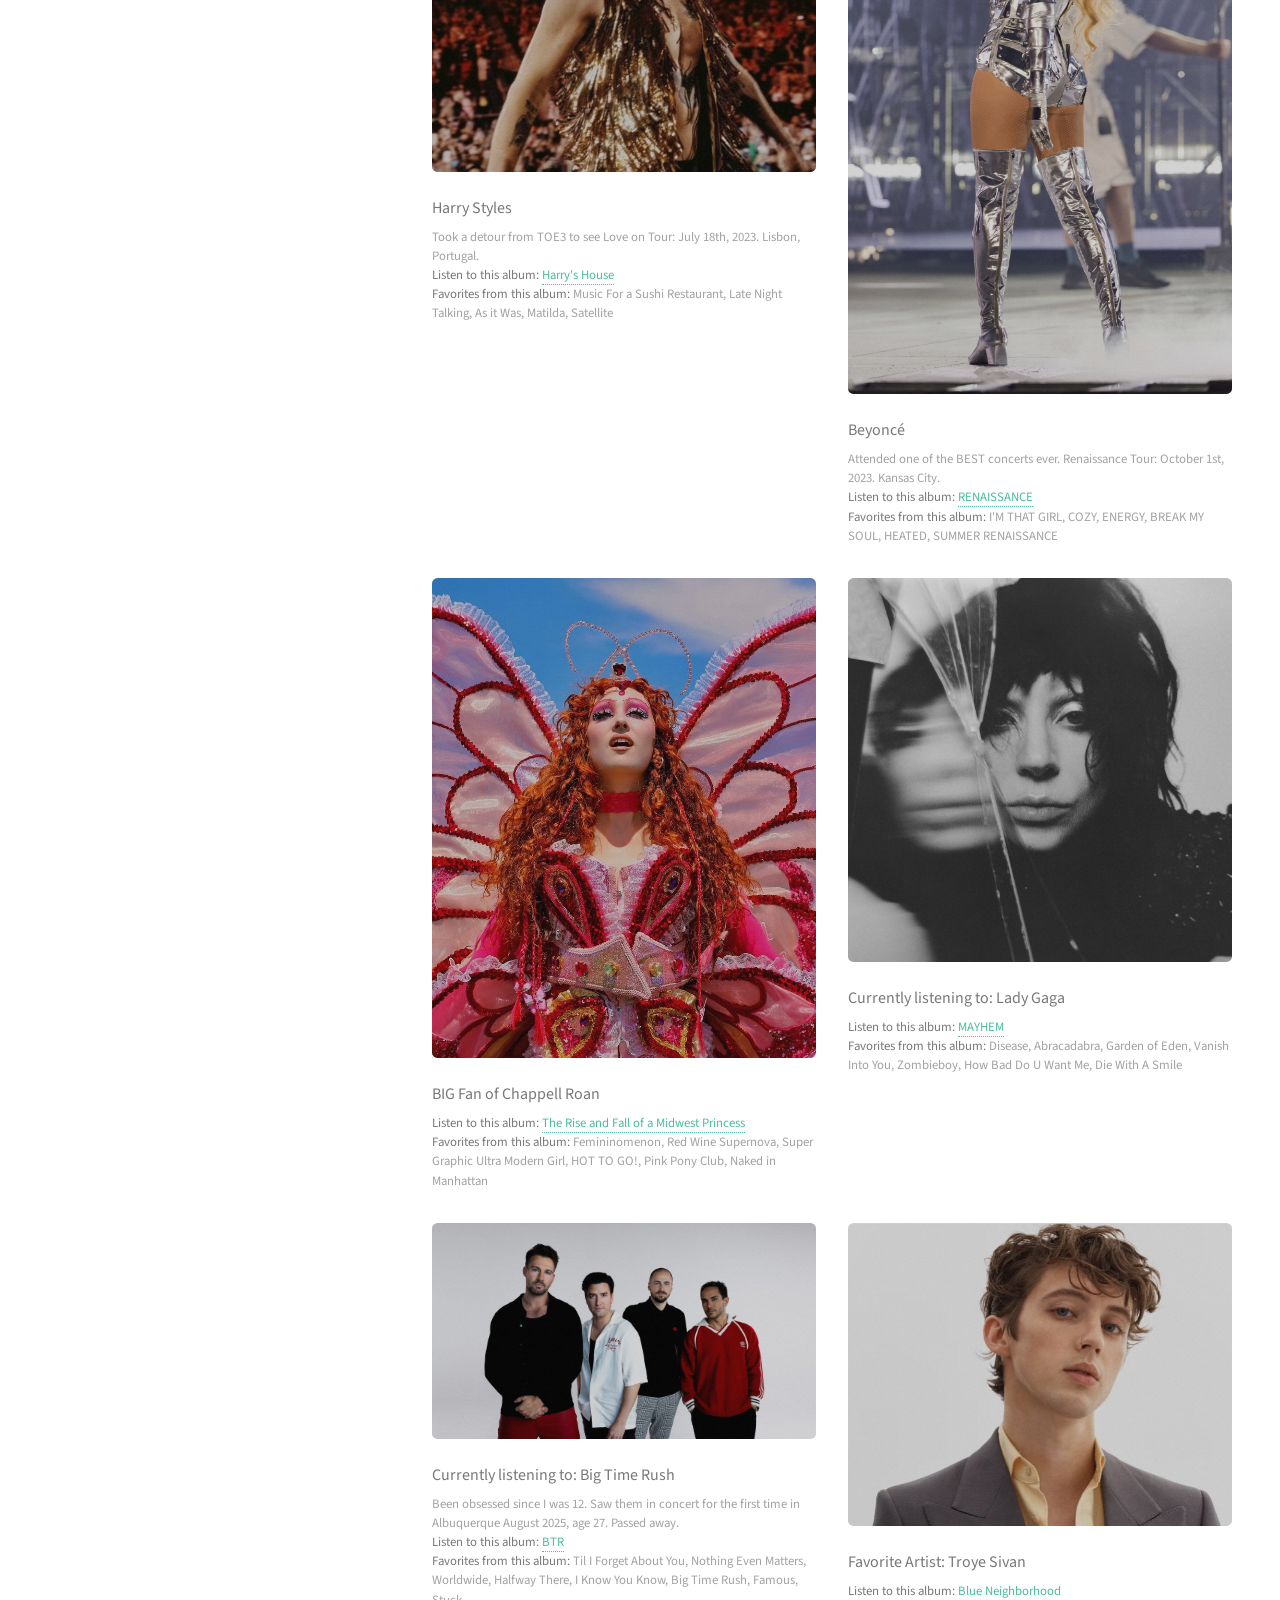
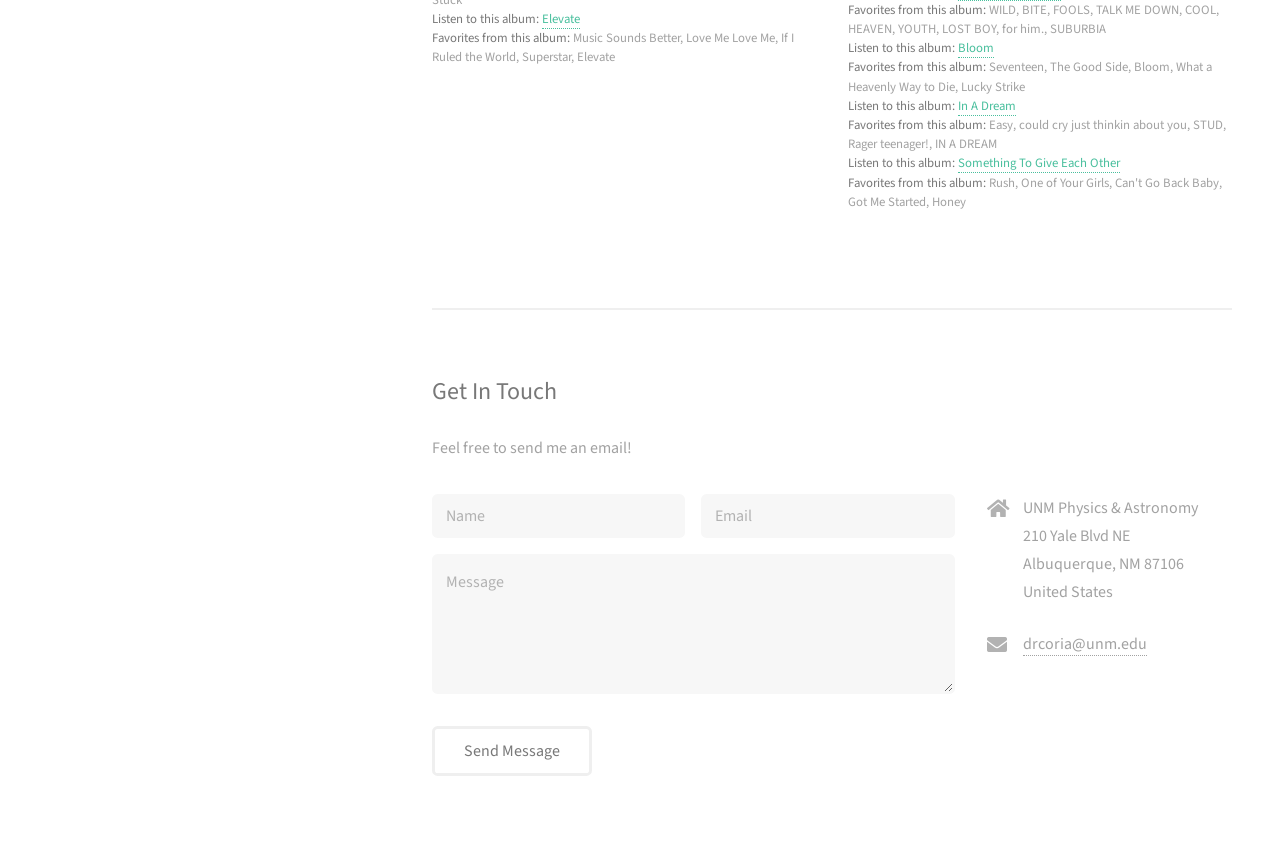
==== commit 5d8cc212: "Update index.html" ====
--- a/index.html
+++ b/index.html
@@ -246,12 +246,12 @@
 							<article class="col-6 col-12-xsmall work-item">
 								<a href="images/fulls/david_choir.jpg" class="image fit thumb"><img src="images/thumbs/david_choir.jpg" alt="" /></a>
 								<h3>Cuz i'm a singer</h3>
-								<p>Formerly a baritone singing with the <a target = "_blank" href="https://www.lawrencecivicchoir.com/">Lawrence Civic Choir</a>. Thanks to Dr. Neda Hejazi for coming to see me! </p>
+								<p>Currently singing baritone with the <a target = "_blank" href="https://abqcivicchorus.org/">Albuquerque Civic Chorus</a> in Albuquerque, NM. </b>Former member of the <a target = "_blank" href="https://www.lawrencecivicchoir.com/">Lawrence Civic Choir</a> in Lawrence, KS. Thanks to Dr. Neda Hejazi for coming to see me! </p>
 							</article>
 							<article class="col-6 col-12-xsmall work-item">
 								<a href="images/fulls/12.jpg" class="image fit thumb"><img src="images/thumbs/12.jpg" alt="" /></a>
 								<h3>And a clarinetist</h3>
-								<p>Retired KSUMB clarinetist. Is playing the clarinet like riding a bike? </p>
+								<p>Retired KSUMB clarinetist. Is playing the clarinet like riding a bike? </br> Turns out, yes. Currently playing in Albuquerque's <a target = "_blank" href="https://www.encantadaband.org/">Encantada-- the Band of Enchantment</a>. </p>
 							</article>
 						</div>
 					</section>
@@ -696,3 +696,4 @@
 
 
 
+
